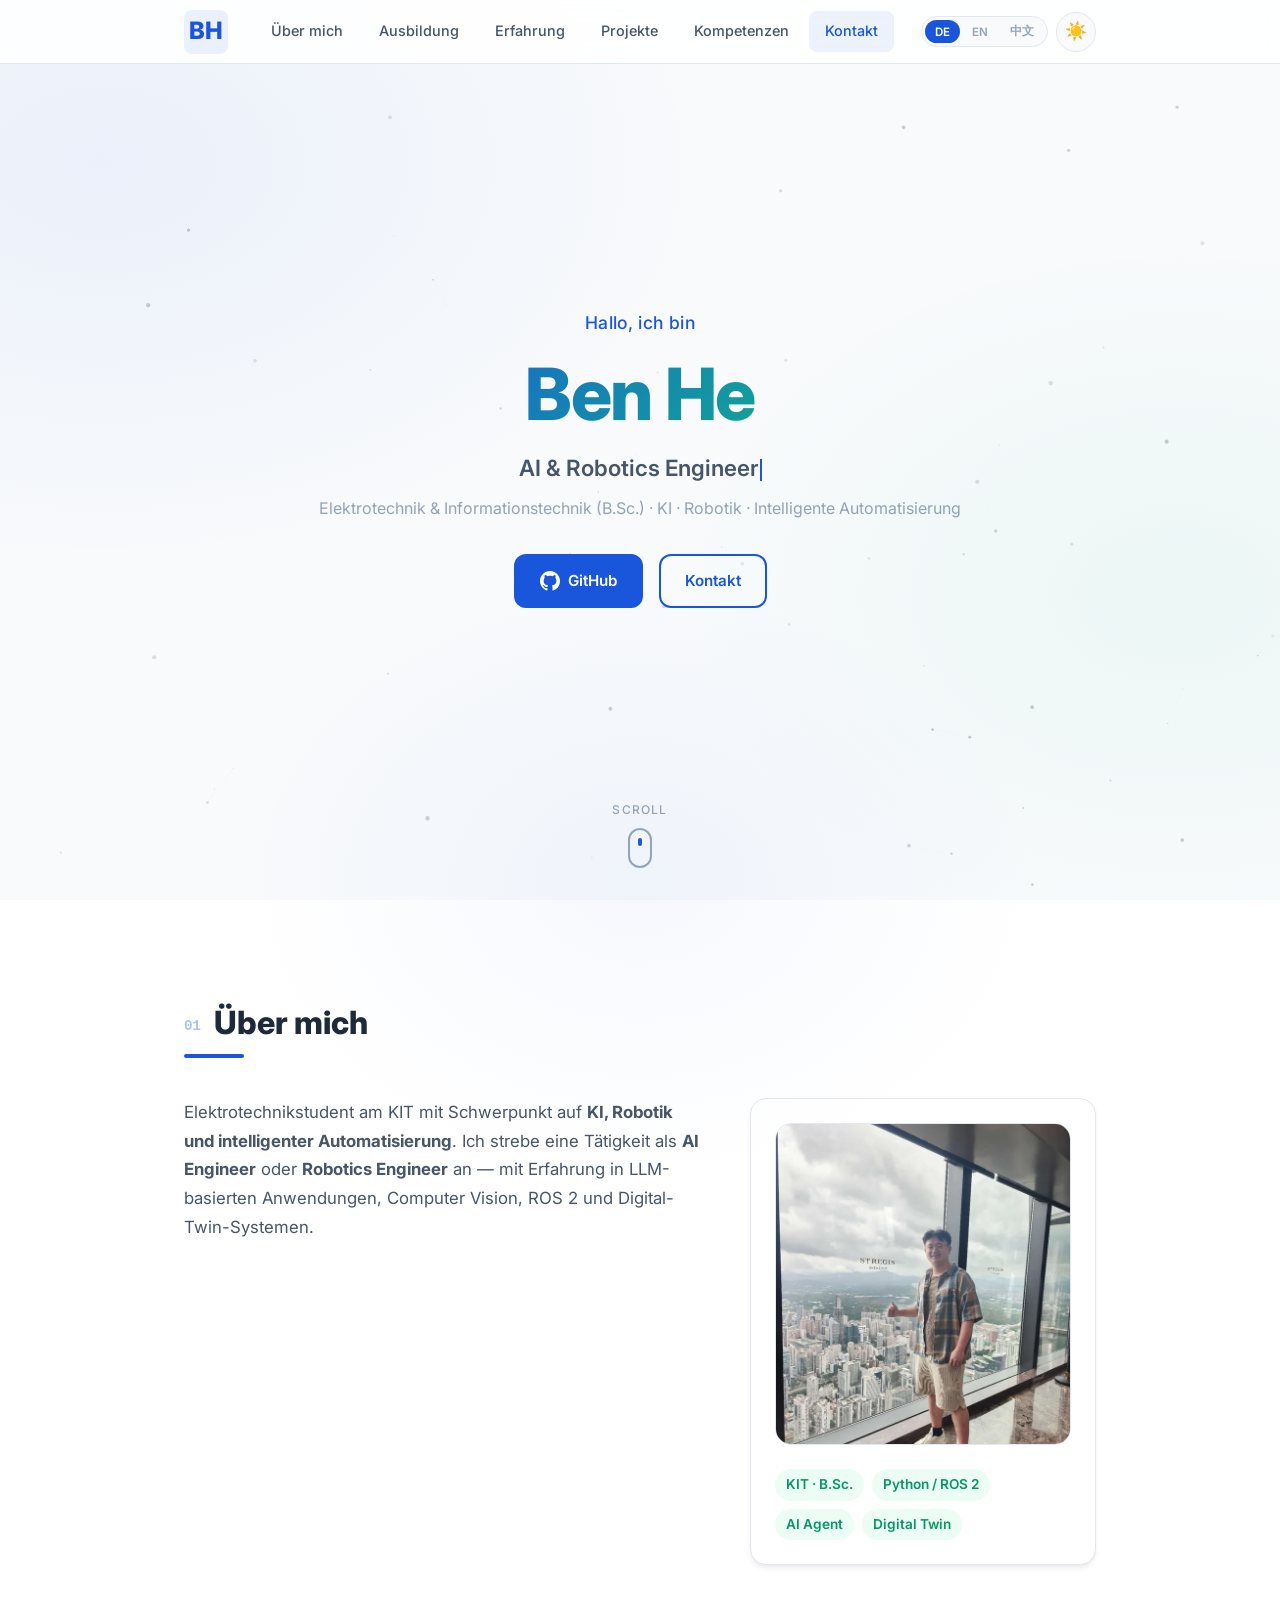
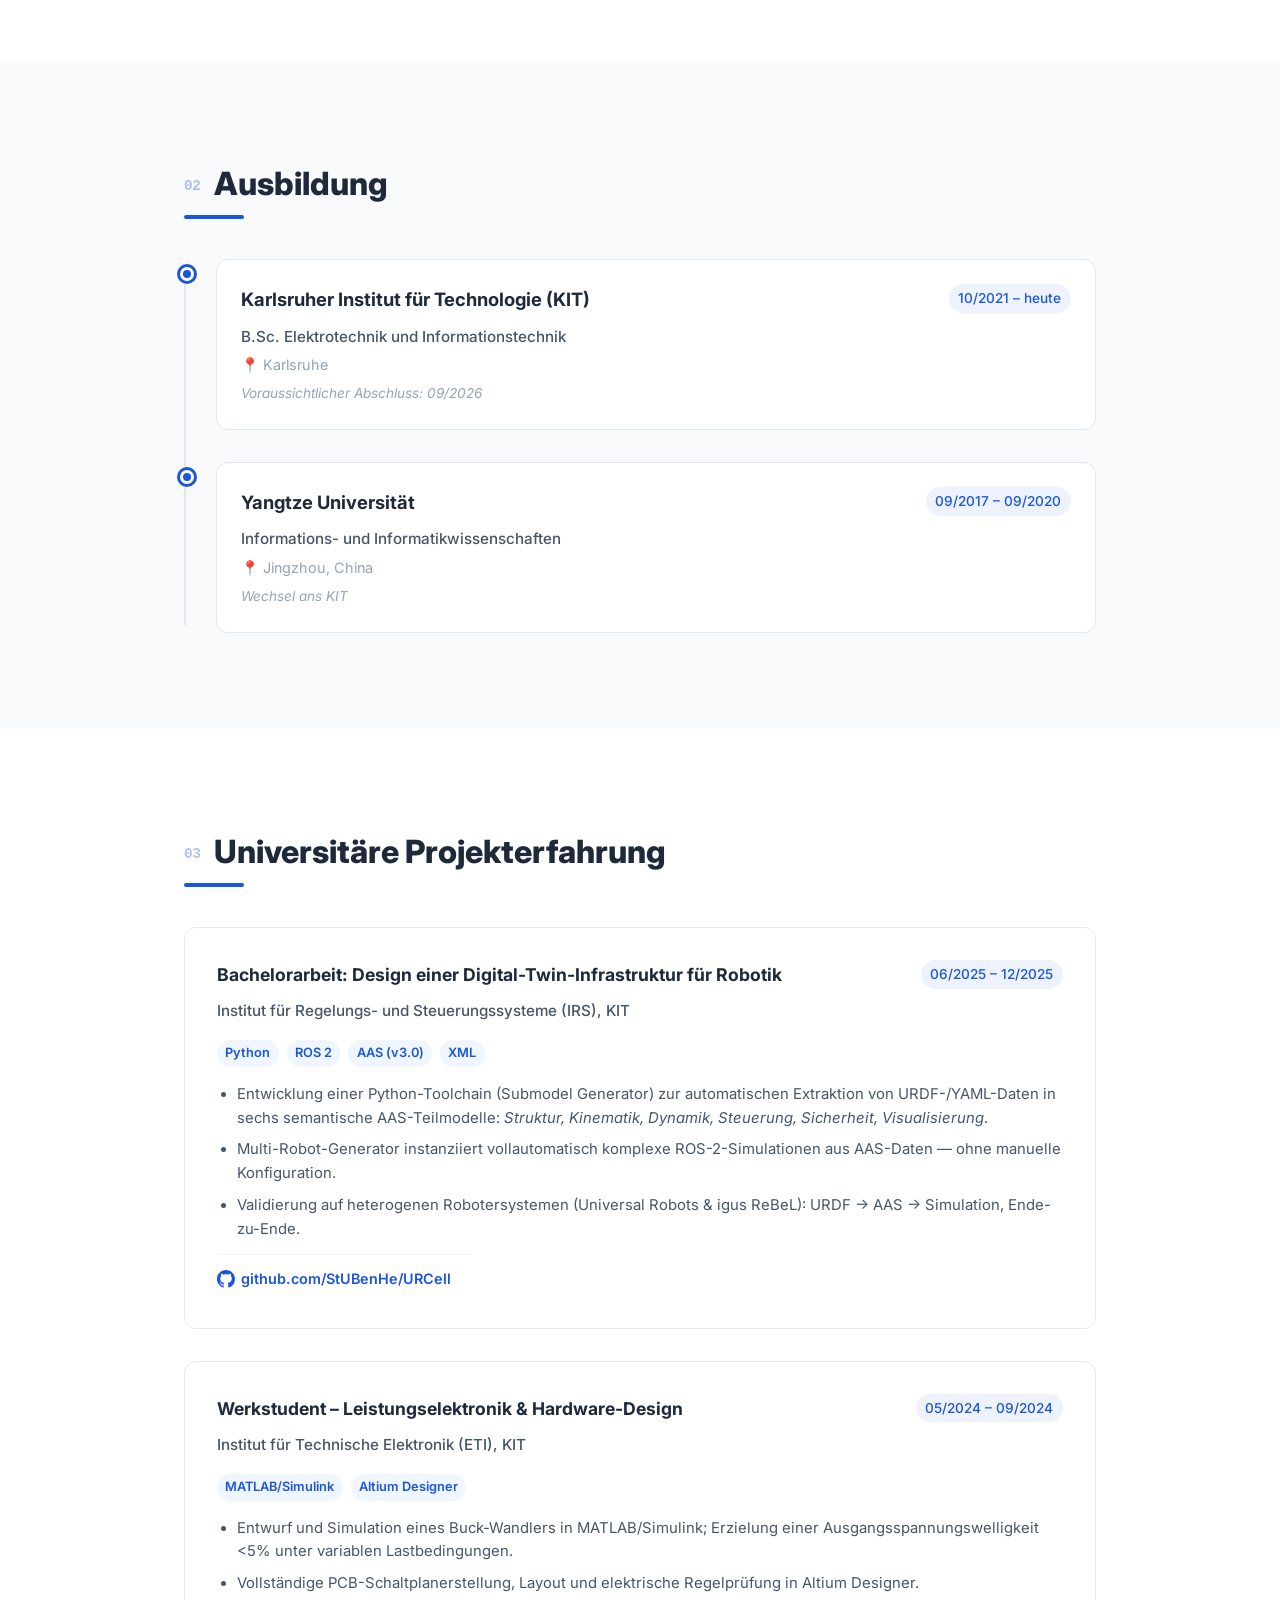
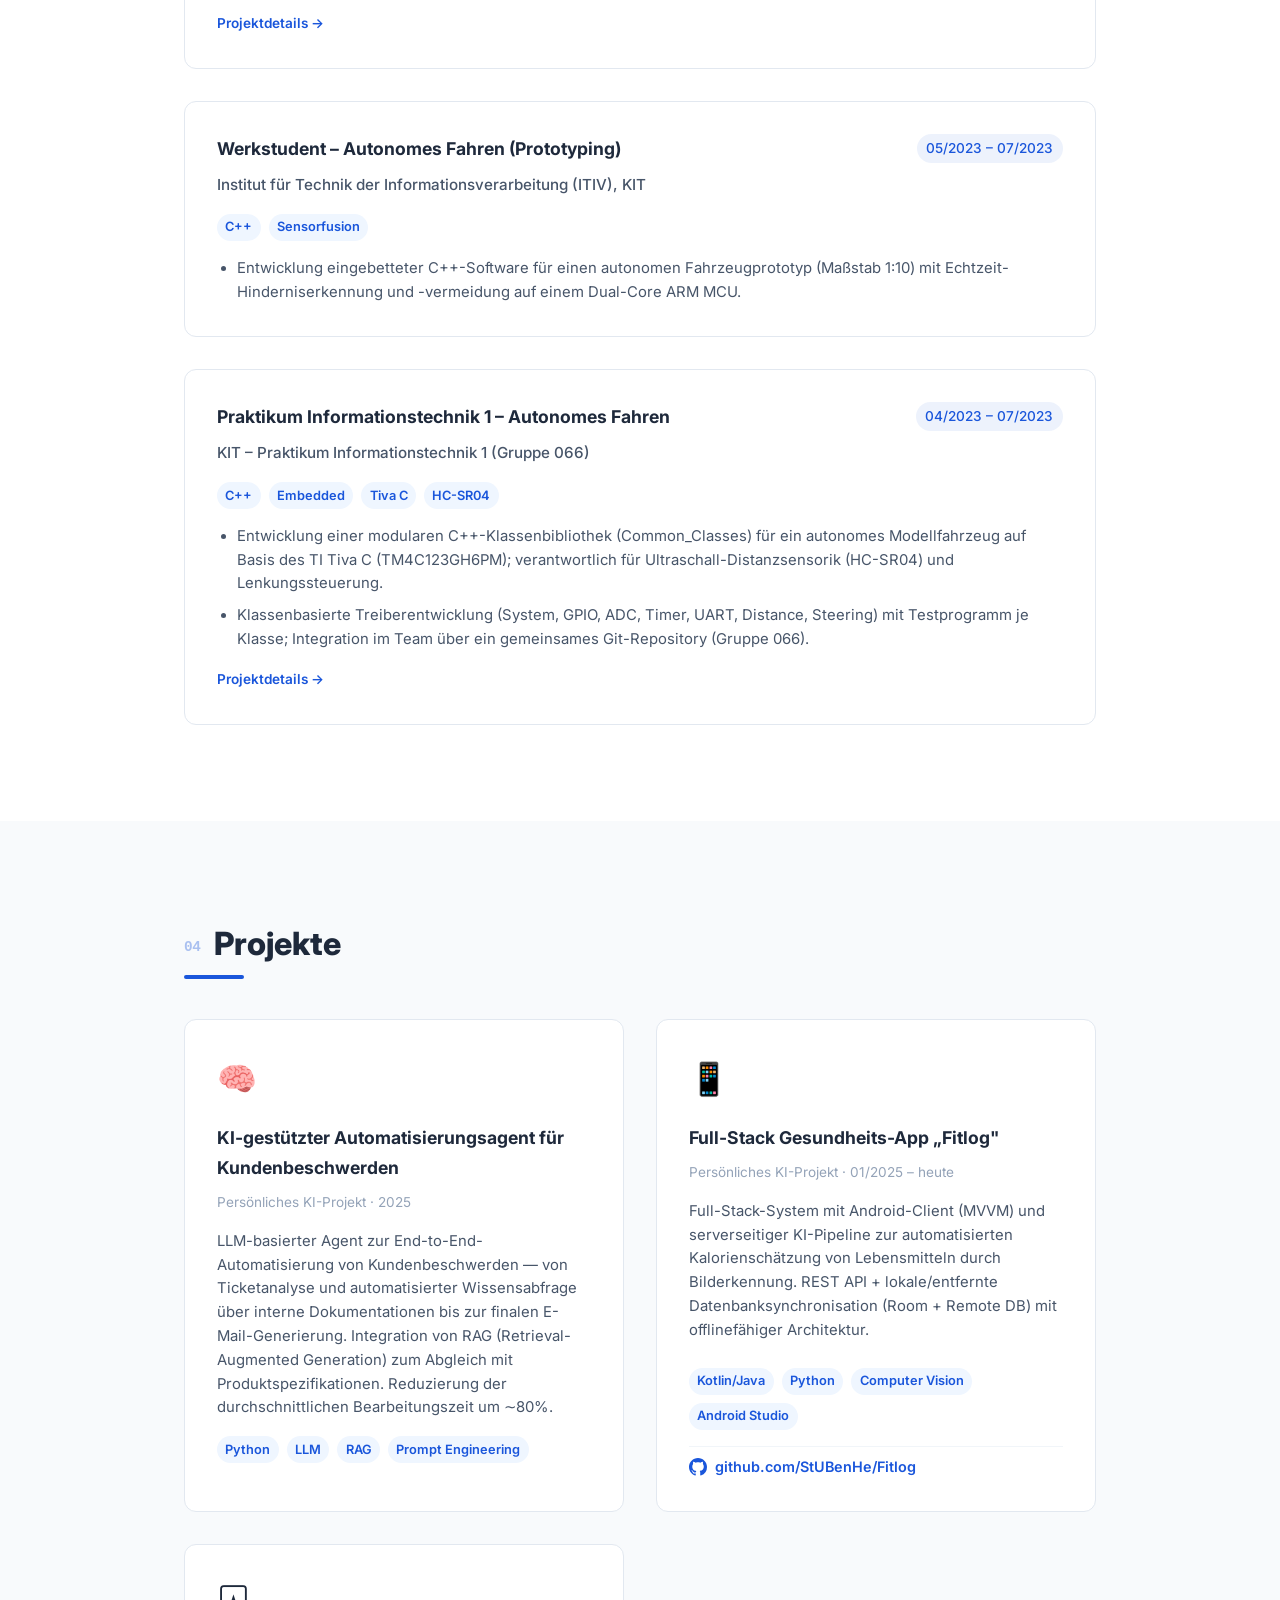
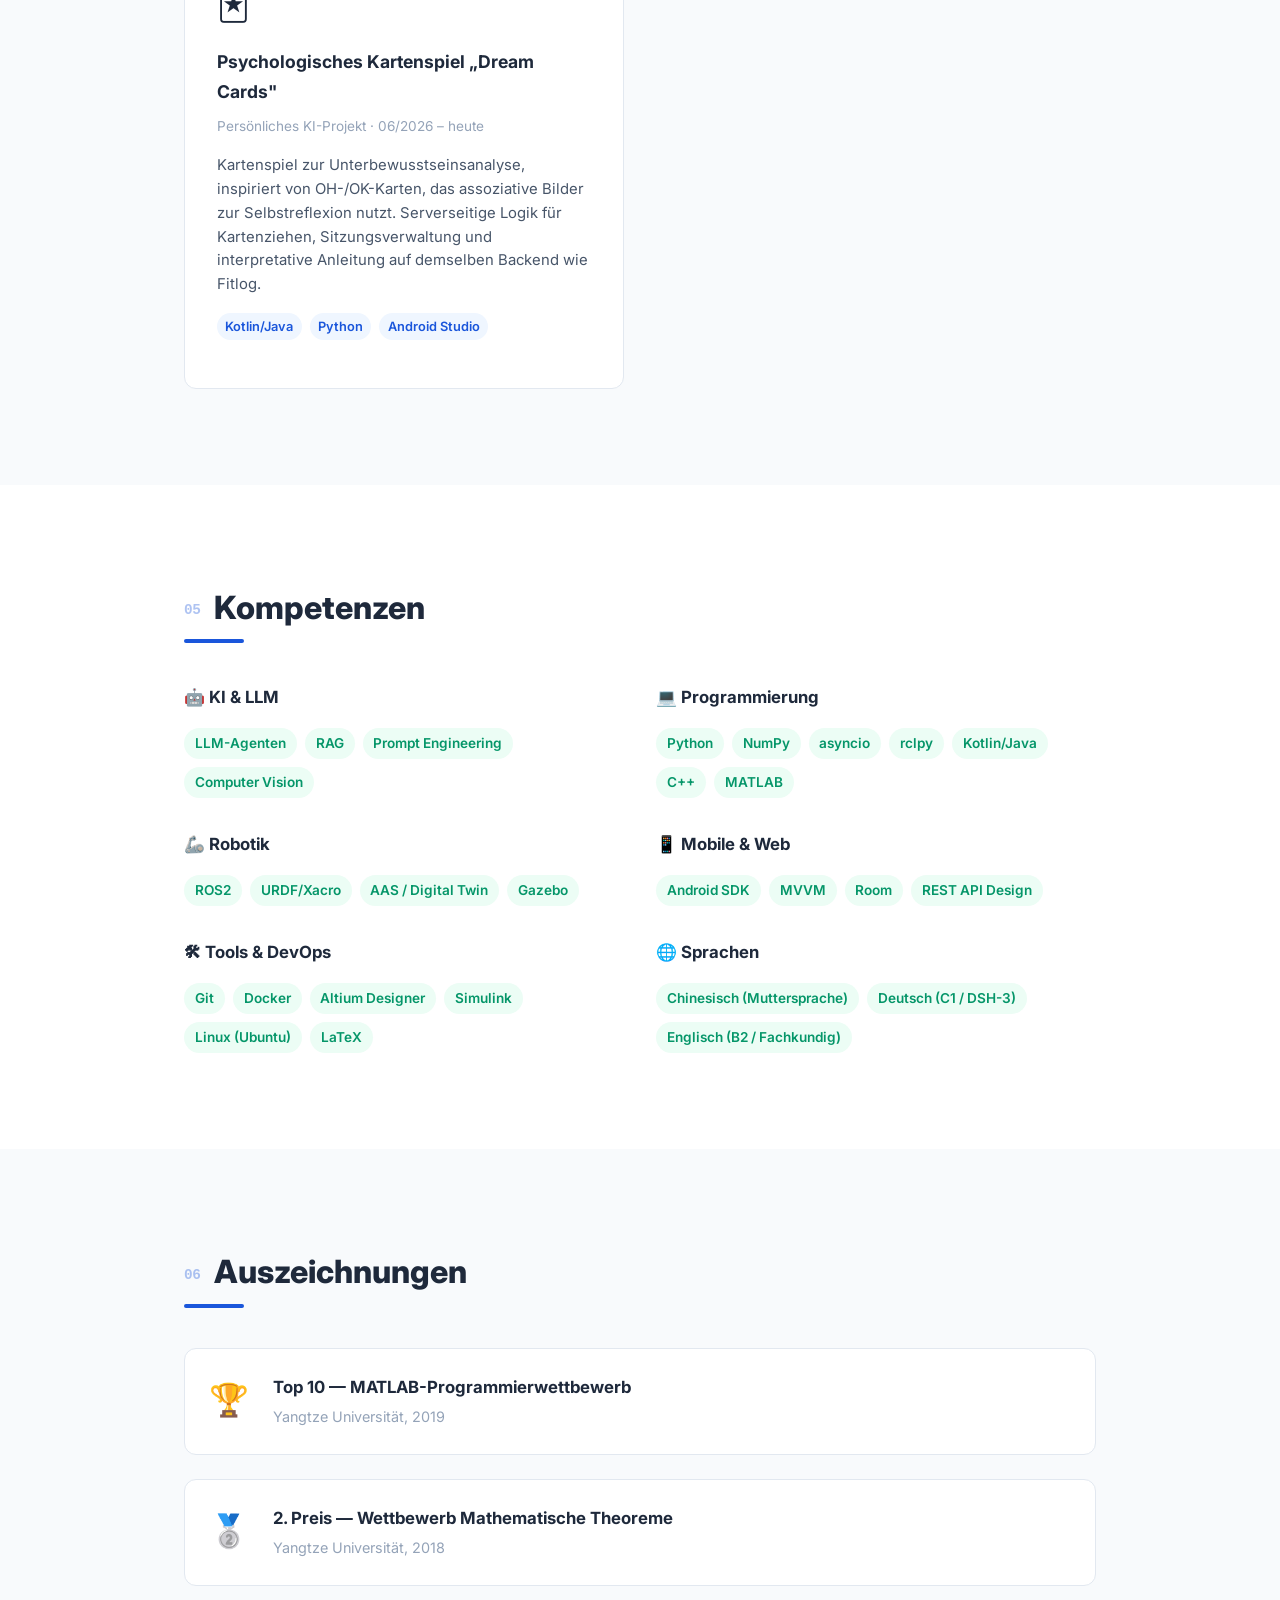
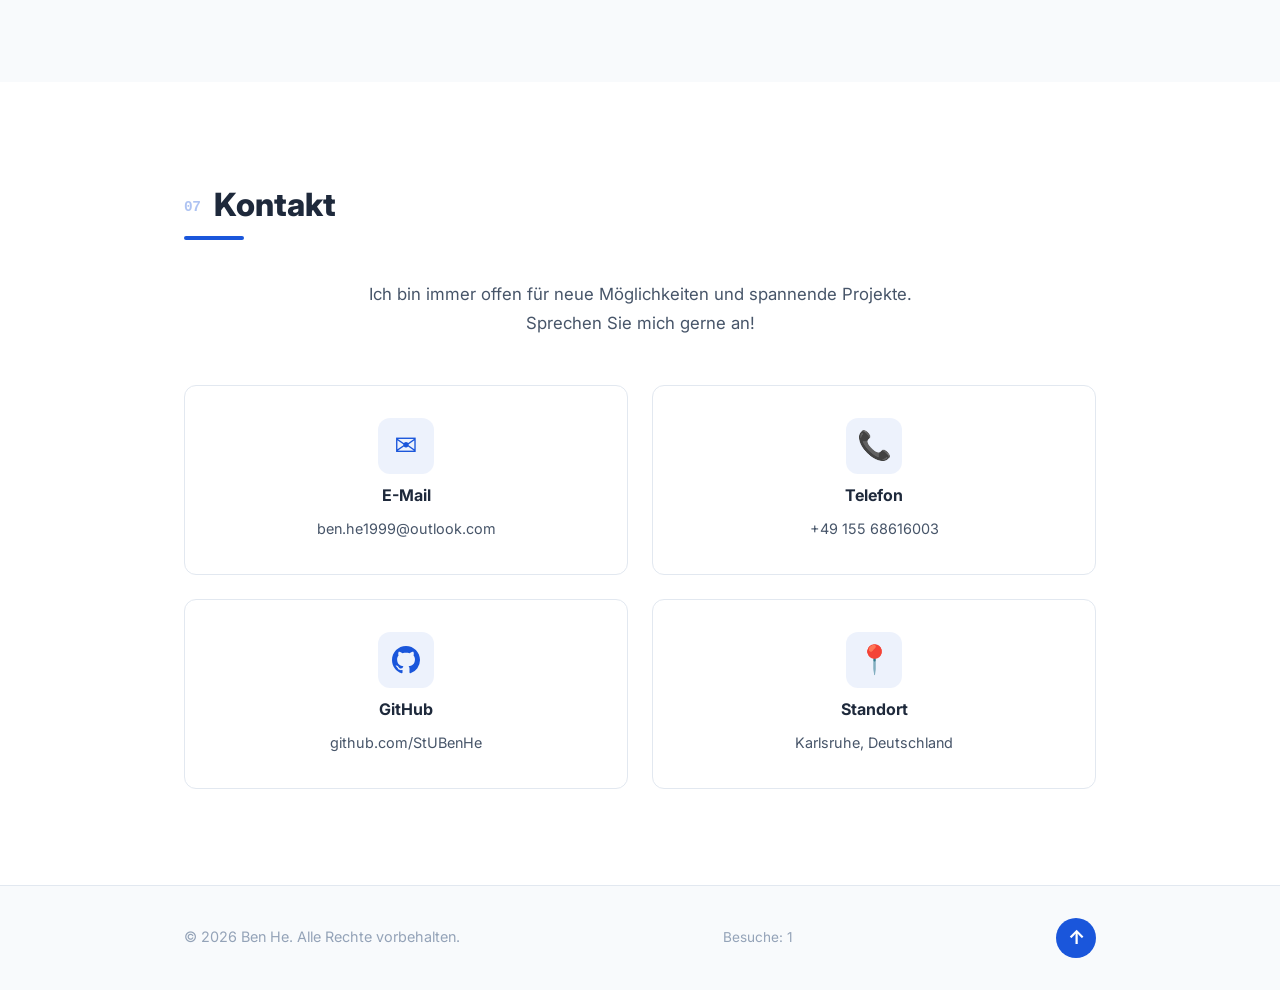
==== index.html @ 7e2a851d "feat: add PIT autonomous driving lab project detail page with module mind map; make card clickable" ====
<!DOCTYPE html>
<html lang="de" data-theme="light">
<head>
  <meta charset="UTF-8">
  <meta name="viewport" content="width=device-width, initial-scale=1.0">
  <meta name="description" data-i18n="meta-desc" content="Ben He — AI Engineer & Robotics Engineer. Elektrotechnik-Student am KIT mit Schwerpunkt auf KI, Robotik und intelligenter Automatisierung.">
  <title>Ben He | Portfolio</title>
  <link rel="icon" type="image/svg+xml" href="favicon.svg">
  <link rel="stylesheet" href="styles.css">
  <link rel="preconnect" href="https://fonts.googleapis.com">
  <link rel="preconnect" href="https://fonts.gstatic.com" crossorigin>
  <link href="https://fonts.googleapis.com/css2?family=Inter:wght@400;500;600;700;800&display=swap" rel="stylesheet">
</head>
<body>

  <!-- Scroll Progress Bar -->
  <div class="scroll-progress" id="scrollProgress" aria-hidden="true"></div>

  <!-- Navigation -->
  <header class="navbar" id="navbar" role="banner">
    <div class="container nav-container">
      <a href="#hero" class="nav-logo" data-i18n-aria="nav-home" aria-label="Zur Startseite">BH</a>
      <nav class="nav-links" id="navLinks" role="navigation" data-i18n-aria="nav-main" aria-label="Hauptnavigation">
        <a href="#about" data-section="about" data-i18n="nav-about">Über mich</a>
        <a href="#education" data-section="education" data-i18n="nav-edu">Ausbildung</a>
        <a href="#experience" data-section="experience" data-i18n="nav-exp">Erfahrung</a>
        <a href="#projects" data-section="projects" data-i18n="nav-proj">Projekte</a>
        <a href="#skills" data-section="skills" data-i18n="nav-skills">Kompetenzen</a>
        <a href="#contact" data-section="contact" data-i18n="nav-contact">Kontakt</a>
      </nav>
      <div class="nav-actions">
        <div class="lang-switcher" id="langSwitcher" role="radiogroup" aria-label="Sprache wählen">
          <button class="lang-option active" data-lang="de" aria-checked="true" role="radio">DE</button>
          <button class="lang-option" data-lang="en" aria-checked="false" role="radio">EN</button>
          <button class="lang-option" data-lang="zh" aria-checked="false" role="radio">中文</button>
        </div>
        <button class="theme-toggle" id="themeToggle" data-i18n-aria="theme-switch" aria-label="Design umschalten" title="Hell/Dunkel Modus">
          <span class="theme-icon-light">☀️</span>
          <span class="theme-icon-dark">🌙</span>
        </button>
        <button class="hamburger" id="hamburger" data-i18n-aria="menu-open" aria-label="Menü öffnen" aria-expanded="false">
          <span></span>
          <span></span>
          <span></span>
        </button>
      </div>
    </div>
  </header>

  <main>
    <!-- Hero Section -->
    <section class="hero" id="hero">
      <canvas class="hero-particles" id="heroParticles" aria-hidden="true"></canvas>
      <div class="hero-bg-gradient" aria-hidden="true"></div>
      <div class="container hero-content">
        <p class="hero-greeting" data-i18n="hero-greeting">Hallo, ich bin</p>
        <h1 class="hero-name">Ben He</h1>
        <p class="hero-title" id="heroTitle"></p>
        <p class="hero-subtitle" data-i18n="hero-subtitle">Elektrotechnik &amp; Informationstechnik (B.Sc.) · KI · Robotik · Intelligente Automatisierung</p>
        <div class="hero-cta">
          <a href="https://github.com/StUBenHe" target="_blank" rel="noopener" class="btn btn-primary">
            <svg class="btn-icon" width="20" height="20" viewBox="0 0 24 24" fill="currentColor"><path d="M12 0C5.37 0 0 5.37 0 12c0 5.31 3.435 9.795 8.205 11.385.6.105.825-.255.825-.57 0-.285-.015-1.23-.015-2.235-3.015.555-3.795-.735-4.035-1.41-.135-.345-.72-1.41-1.23-1.695-.42-.225-1.02-.78-.015-.795.945-.015 1.62.87 1.845 1.23 1.08 1.815 2.805 1.305 3.495.99.105-.78.42-1.305.765-1.605-2.67-.3-5.46-1.335-5.46-5.925 0-1.305.465-2.385 1.23-3.225-.12-.3-.54-1.53.12-3.18 0 0 1.005-.315 3.3 1.23.96-.27 1.98-.405 3-.405s2.04.135 3 .405c2.295-1.56 3.3-1.23 3.3-1.23.66 1.65.24 2.88.12 3.18.765.84 1.23 1.905 1.23 3.225 0 4.605-2.805 5.625-5.475 5.925.435.375.81 1.095.81 2.22 0 1.605-.015 2.895-.015 3.3 0 .315.225.69.825.57A12.02 12.02 0 0 0 24 12c0-6.63-5.37-12-12-12z"/></svg>
            GitHub
          </a>
          <a href="#contact" class="btn btn-outline" data-i18n="hero-cta">Kontakt</a>
        </div>
      </div>
      <div class="hero-scroll" aria-hidden="true">
        <span data-i18n="scroll">Scroll</span>
        <div class="scroll-indicator"></div>
      </div>
    </section>

    <!-- About Section -->
    <section class="section" id="about">
      <div class="container">
        <h2 class="section-title"><span class="section-num">01</span> <span data-i18n="about-title">Über mich</span></h2>
        <div class="about-layout">
          <div class="about-content">
            <p data-i18n="about-text">
              Elektrotechnikstudent am KIT mit Schwerpunkt auf
              <strong>KI, Robotik und intelligenter Automatisierung</strong>.
              Ich strebe eine Tätigkeit als <strong>AI Engineer</strong> oder <strong>Robotics Engineer</strong> an —
              mit Erfahrung in LLM-basierten Anwendungen, Computer Vision, ROS&nbsp;2 und Digital-Twin-Systemen.
            </p>
          </div>
          <aside class="about-photo-card" data-i18n-aria="about-photo" aria-label="Persönliche Vorstellung">
            <div class="photo-frame">
              <picture><source srcset="portrait.webp" type="image/webp"><img src="portrait.jpg" data-i18n-alt="portrait-alt" alt="Portrait von Ben He"></picture>
            </div>
            <div class="about-badges">
              <span class="tag tag-skill">KIT · B.Sc.</span>
              <span class="tag tag-skill">Python / ROS 2</span>
              <span class="tag tag-skill">AI Agent</span>
              <span class="tag tag-skill">Digital Twin</span>
            </div>
          </aside>
        </div>
      </div>
    </section>

    <!-- Education Section -->
    <section class="section section-alt" id="education">
      <div class="container">
        <h2 class="section-title"><span class="section-num">02</span> <span data-i18n="edu-title">Ausbildung</span></h2>
        <div class="timeline">
          <div class="timeline-item">
            <div class="timeline-marker"></div>
            <div class="timeline-card">
              <div class="timeline-header">
                <h3>Karlsruher Institut für Technologie (KIT)</h3>
                <span class="timeline-date">10/2021 – heute</span>
              </div>
              <p class="timeline-subtitle" data-i18n="edu-kit-degree">B.Sc. Elektrotechnik und Informationstechnik</p>
              <p class="timeline-location">📍 Karlsruhe</p>
              <p class="timeline-note" data-i18n="edu-kit-note">Voraussichtlicher Abschluss: 09/2026</p>
            </div>
          </div>
          <div class="timeline-item">
            <div class="timeline-marker"></div>
            <div class="timeline-card">
              <div class="timeline-header">
                <h3>Yangtze Universität</h3>
                <span class="timeline-date">09/2017 – 09/2020</span>
              </div>
              <p class="timeline-subtitle" data-i18n="edu-yz-degree">Informations- und Informatikwissenschaften</p>
              <p class="timeline-location">📍 Jingzhou, China</p>
              <p class="timeline-note" data-i18n="edu-yz-note">Wechsel ans KIT</p>
            </div>
          </div>
        </div>
      </div>
    </section>

    <!-- Experience Section -->
    <section class="section" id="experience">
      <div class="container">
        <h2 class="section-title"><span class="section-num">03</span> <span data-i18n="exp-title">Universitäre Projekterfahrung</span></h2>
        <div class="exp-grid">
          <!-- Bachelor Thesis -->
          <article class="exp-card">
            <div class="exp-card-header">
              <h3 data-i18n="exp-thesis-title">Bachelorarbeit: Design einer Digital-Twin-Infrastruktur für Robotik</h3>
              <span class="exp-date">06/2025 – 12/2025</span>
            </div>
            <p class="exp-company">Institut für Regelungs- und Steuerungssysteme (IRS), KIT</p>
            <div class="exp-tags">
              <span class="tag">Python</span>
              <span class="tag">ROS 2</span>
              <span class="tag">AAS (v3.0)</span>
              <span class="tag">XML</span>
            </div>
            <ul class="exp-details">
              <li data-i18n="exp-thesis-1">Entwicklung einer Python-Toolchain (Submodel Generator) zur automatischen Extraktion von URDF-/YAML-Daten in sechs semantische AAS-Teilmodelle: <em>Struktur, Kinematik, Dynamik, Steuerung, Sicherheit, Visualisierung</em>.</li>
              <li data-i18n="exp-thesis-2">Multi-Robot-Generator instanziiert vollautomatisch komplexe ROS-2-Simulationen aus AAS-Daten — ohne manuelle Konfiguration.</li>
              <li data-i18n="exp-thesis-3">Validierung auf heterogenen Robotersystemen (Universal Robots &amp; igus ReBeL): URDF → AAS → Simulation, Ende-zu-Ende.</li>
            </ul>
            <a href="https://github.com/StUBenHe/URCell" target="_blank" rel="noopener" class="project-link" style="margin-top:0.75rem;border-top:1px solid var(--color-border-light);padding-top:0.75rem;display:inline-flex;align-items:center;gap:0.4rem;font-weight:600;color:var(--color-primary);">
              <svg width="18" height="18" viewBox="0 0 24 24" fill="currentColor"><path d="M12 0C5.37 0 0 5.37 0 12c0 5.31 3.435 9.795 8.205 11.385.6.105.825-.255.825-.57 0-.285-.015-1.23-.015-2.235-3.015.555-3.795-.735-4.035-1.41-.135-.345-.72-1.41-1.23-1.695-.42-.225-1.02-.78-.015-.795.945-.015 1.62.87 1.845 1.23 1.08 1.815 2.805 1.305 3.495.99.105-.78.42-1.305.765-1.605-2.67-.3-5.46-1.335-5.46-5.925 0-1.305.465-2.385 1.23-3.225-.12-.3-.54-1.53.12-3.18 0 0 1.005-.315 3.3 1.23.96-.27 1.98-.405 3-.405s2.04.135 3 .405c2.295-1.56 3.3-1.23 3.3-1.23.66 1.65.24 2.88.12 3.18.765.84 1.23 1.905 1.23 3.225 0 4.605-2.805 5.625-5.475 5.925.435.375.81 1.095.81 2.22 0 1.605-.015 2.895-.015 3.3 0 .315.225.69.825.57A12.02 12.02 0 0 0 24 12c0-6.63-5.37-12-12-12z"/></svg>
              github.com/StUBenHe/URCell
            </a>
          </article>
          <!-- ETI -->
          <article class="exp-card">
            <a href="power-electronics.html" class="exp-card-link" aria-label="Leistungselektronik & Hardware-Design – Details">
              <div class="exp-card-header">
                <h3 data-i18n="exp-eti-title">Werkstudent – Leistungselektronik &amp; Hardware-Design</h3>
                <span class="exp-date">05/2024 – 09/2024</span>
              </div>
              <p class="exp-company">Institut für Technische Elektronik (ETI), KIT</p>
              <div class="exp-tags">
                <span class="tag">MATLAB/Simulink</span>
                <span class="tag">Altium Designer</span>
              </div>
              <ul class="exp-details">
                <li data-i18n="exp-eti-1">Entwurf und Simulation eines Buck-Wandlers in MATLAB/Simulink; Erzielung einer Ausgangsspannungswelligkeit &lt;5% unter variablen Lastbedingungen.</li>
                <li data-i18n="exp-eti-2">Vollständige PCB-Schaltplanerstellung, Layout und elektrische Regelprüfung in Altium Designer.</li>
              </ul>
              <span class="exp-card-more" data-i18n="exp-eti-more">Projektdetails →</span>
            </a>
          </article>
          <!-- ITIV -->
          <article class="exp-card">
            <div class="exp-card-header">
              <h3 data-i18n="exp-itiv-title">Werkstudent – Autonomes Fahren (Prototyping)</h3>
              <span class="exp-date">05/2023 – 07/2023</span>
            </div>
            <p class="exp-company">Institut für Technik der Informationsverarbeitung (ITIV), KIT</p>
            <div class="exp-tags">
              <span class="tag">C++</span>
              <span class="tag" data-i18n="exp-itiv-tag">Sensorfusion</span>
            </div>
            <ul class="exp-details">
              <li data-i18n="exp-itiv-1">Entwicklung eingebetteter C++-Software für einen autonomen Fahrzeugprototyp (Maßstab 1:10) mit Echtzeit-Hinderniserkennung und -vermeidung auf einem Dual-Core ARM MCU.</li>
            </ul>
          </article>
          <!-- PIT Praktikum -->
          <article class="exp-card">
            <a href="pit-autopilot.html" class="exp-card-link" aria-label="Praktikum Informationstechnik 1 – Autonomes Fahren – Details">
              <div class="exp-card-header">
                <h3 data-i18n="exp-pit-title">Praktikum Informationstechnik 1 – Autonomes Fahren</h3>
                <span class="exp-date">04/2023 – 07/2023</span>
              </div>
              <p class="exp-company">KIT – Praktikum Informationstechnik 1 (Gruppe 066)</p>
              <div class="exp-tags">
                <span class="tag">C++</span>
                <span class="tag">Embedded</span>
                <span class="tag">Tiva C</span>
                <span class="tag">HC-SR04</span>
              </div>
              <ul class="exp-details">
                <li data-i18n="exp-pit-1">Entwicklung einer modularen C++-Klassenbibliothek (Common_Classes) für ein autonomes Modellfahrzeug auf Basis des TI Tiva C (TM4C123GH6PM); verantwortlich für Ultraschall-Distanzsensorik (HC-SR04) und Lenkungssteuerung.</li>
                <li data-i18n="exp-pit-2">Klassenbasierte Treiberentwicklung (System, GPIO, ADC, Timer, UART, Distance, Steering) mit Testprogramm je Klasse; Integration im Team über ein gemeinsames Git-Repository (Gruppe 066).</li>
              </ul>
              <span class="exp-card-more" data-i18n="exp-pit-more">Projektdetails →</span>
            </a>
          </article>
        </div>
      </div>
    </section>

    <!-- Projects Section -->
    <section class="section section-alt" id="projects">
      <div class="container">
        <h2 class="section-title"><span class="section-num">04</span> <span data-i18n="proj-title">Projekte</span></h2>
        <div class="projects-grid">
          <!-- AI Agent -->
          <article class="project-card">
            <div class="project-icon">🧠</div>
            <h3 data-i18n="proj-agent-title">KI-gestützter Automatisierungsagent für Kundenbeschwerden</h3>
            <p class="project-meta" data-i18n="proj-agent-meta">Persönliches KI-Projekt · 2025</p>
            <p class="project-desc" data-i18n="proj-agent-desc">LLM-basierter Agent zur End-to-End-Automatisierung von Kundenbeschwerden — von Ticketanalyse und automatisierter Wissensabfrage über interne Dokumentationen bis zur finalen E-Mail-Generierung. Integration von RAG (Retrieval-Augmented Generation) zum Abgleich mit Produktspezifikationen. Reduzierung der durchschnittlichen Bearbeitungszeit um ∼80%.</p>
            <div class="project-tags">
              <span class="tag">Python</span>
              <span class="tag">LLM</span>
              <span class="tag">RAG</span>
              <span class="tag">Prompt Engineering</span>
            </div>
          </article>
          <!-- Fitlog -->
          <article class="project-card">
            <div class="project-icon">📱</div>
            <h3 data-i18n="proj-fitlog-title">Full-Stack Gesundheits-App „Fitlog"</h3>
            <p class="project-meta" data-i18n="proj-fitlog-meta">Persönliches KI-Projekt · 01/2025 – heute</p>
            <p class="project-desc" data-i18n="proj-fitlog-desc">Full-Stack-System mit Android-Client (MVVM) und serverseitiger KI-Pipeline zur automatisierten Kalorienschätzung von Lebensmitteln durch Bilderkennung. REST API + lokale/entfernte Datenbanksynchronisation (Room + Remote DB) mit offlinefähiger Architektur.</p>
            <div class="project-tags">
              <span class="tag">Kotlin/Java</span>
              <span class="tag">Python</span>
              <span class="tag">Computer Vision</span>
              <span class="tag">Android Studio</span>
            </div>
            <a href="https://github.com/StUBenHe/Fitlog" target="_blank" rel="noopener" class="project-link">
              <svg width="18" height="18" viewBox="0 0 24 24" fill="currentColor"><path d="M12 0C5.37 0 0 5.37 0 12c0 5.31 3.435 9.795 8.205 11.385.6.105.825-.255.825-.57 0-.285-.015-1.23-.015-2.235-3.015.555-3.795-.735-4.035-1.41-.135-.345-.72-1.41-1.23-1.695-.42-.225-1.02-.78-.015-.795.945-.015 1.62.87 1.845 1.23 1.08 1.815 2.805 1.305 3.495.99.105-.78.42-1.305.765-1.605-2.67-.3-5.46-1.335-5.46-5.925 0-1.305.465-2.385 1.23-3.225-.12-.3-.54-1.53.12-3.18 0 0 1.005-.315 3.3 1.23.96-.27 1.98-.405 3-.405s2.04.135 3 .405c2.295-1.56 3.3-1.23 3.3-1.23.66 1.65.24 2.88.12 3.18.765.84 1.23 1.905 1.23 3.225 0 4.605-2.805 5.625-5.475 5.925.435.375.81 1.095.81 2.22 0 1.605-.015 2.895-.015 3.3 0 .315.225.69.825.57A12.02 12.02 0 0 0 24 12c0-6.63-5.37-12-12-12z"/></svg>
              github.com/StUBenHe/Fitlog
            </a>
          </article>
          <!-- Dream Cards -->
          <article class="project-card">
            <div class="project-icon">🃏</div>
            <h3 data-i18n="proj-dream-title">Psychologisches Kartenspiel „Dream Cards"</h3>
            <p class="project-meta" data-i18n="proj-dream-meta">Persönliches KI-Projekt · 06/2026 – heute</p>
            <p class="project-desc" data-i18n="proj-dream-desc">Kartenspiel zur Unterbewusstseinsanalyse, inspiriert von OH-/OK-Karten, das assoziative Bilder zur Selbstreflexion nutzt. Serverseitige Logik für Kartenziehen, Sitzungsverwaltung und interpretative Anleitung auf demselben Backend wie Fitlog.</p>
            <div class="project-tags">
              <span class="tag">Kotlin/Java</span>
              <span class="tag">Python</span>
              <span class="tag">Android Studio</span>
            </div>
          </article>
        </div>
      </div>
    </section>

    <!-- Skills Section -->
    <section class="section" id="skills">
      <div class="container">
        <h2 class="section-title"><span class="section-num">05</span> <span data-i18n="skills-title">Kompetenzen</span></h2>
        <div class="skills-grid">
          <div class="skill-group">
            <h3 data-i18n="skills-ai">🤖 KI &amp; LLM</h3>
            <div class="skill-tags">
              <span class="tag tag-skill">LLM-Agenten</span>
              <span class="tag tag-skill">RAG</span>
              <span class="tag tag-skill">Prompt Engineering</span>
              <span class="tag tag-skill">Computer Vision</span>
            </div>
          </div>
          <div class="skill-group">
            <h3 data-i18n="skills-prog">💻 Programmierung</h3>
            <div class="skill-tags">
              <span class="tag tag-skill">Python</span>
              <span class="tag tag-skill">NumPy</span>
              <span class="tag tag-skill">asyncio</span>
              <span class="tag tag-skill">rclpy</span>
              <span class="tag tag-skill">Kotlin/Java</span>
              <span class="tag tag-skill">C++</span>
              <span class="tag tag-skill">MATLAB</span>
            </div>
          </div>
          <div class="skill-group">
            <h3 data-i18n="skills-robo">🦾 Robotik</h3>
            <div class="skill-tags">
              <span class="tag tag-skill">ROS2</span>
              <span class="tag tag-skill">URDF/Xacro</span>
              <span class="tag tag-skill">AAS / Digital Twin</span>
              <span class="tag tag-skill">Gazebo</span>
            </div>
          </div>
          <div class="skill-group">
            <h3 data-i18n="skills-mobile">📱 Mobile &amp; Web</h3>
            <div class="skill-tags">
              <span class="tag tag-skill">Android SDK</span>
              <span class="tag tag-skill">MVVM</span>
              <span class="tag tag-skill">Room</span>
              <span class="tag tag-skill">REST API Design</span>
            </div>
          </div>
          <div class="skill-group">
            <h3 data-i18n="skills-tools">🛠 Tools &amp; DevOps</h3>
            <div class="skill-tags">
              <span class="tag tag-skill">Git</span>
              <span class="tag tag-skill">Docker</span>
              <span class="tag tag-skill">Altium Designer</span>
              <span class="tag tag-skill">Simulink</span>
              <span class="tag tag-skill">Linux (Ubuntu)</span>
              <span class="tag tag-skill">LaTeX</span>
            </div>
          </div>
          <div class="skill-group">
            <h3 data-i18n="skills-lang">🌐 Sprachen</h3>
            <div class="skill-tags">
              <span class="tag tag-skill" data-i18n="lang-zh">Chinesisch (Muttersprache)</span>
              <span class="tag tag-skill" data-i18n="lang-de">Deutsch (C1 / DSH-3)</span>
              <span class="tag tag-skill" data-i18n="lang-en">Englisch (B2 / Fachkundig)</span>
            </div>
          </div>
        </div>
      </div>
    </section>

    <!-- Awards Section -->
    <section class="section section-alt" id="awards">
      <div class="container">
        <h2 class="section-title"><span class="section-num">06</span> <span data-i18n="awards-title">Auszeichnungen</span></h2>
        <div class="awards-list">
          <div class="award-item">
            <div class="award-icon">🏆</div>
            <div class="award-content">
              <h3 data-i18n="award-1-title">Top 10 — MATLAB-Programmierwettbewerb</h3>
              <p data-i18n="award-1-meta">Yangtze Universität, 2019</p>
            </div>
          </div>
          <div class="award-item">
            <div class="award-icon">🥈</div>
            <div class="award-content">
              <h3 data-i18n="award-2-title">2. Preis — Wettbewerb Mathematische Theoreme</h3>
              <p data-i18n="award-2-meta">Yangtze Universität, 2018</p>
            </div>
          </div>
        </div>
      </div>
    </section>

    <!-- Contact Section -->
    <section class="section" id="contact">
      <div class="container">
        <h2 class="section-title"><span class="section-num">07</span> <span data-i18n="contact-title">Kontakt</span></h2>
        <p class="contact-intro" data-i18n="contact-intro">Ich bin immer offen für neue Möglichkeiten und spannende Projekte. Sprechen Sie mich gerne an!</p>
        <div class="contact-grid">
          <a href="mailto:ben.he1999@outlook.com" class="contact-card">
            <div class="contact-icon">✉️</div>
            <h3 data-i18n="contact-email">E-Mail</h3>
            <p>ben.he1999@outlook.com</p>
          </a>
          <a href="tel:+4915568616003" class="contact-card">
            <div class="contact-icon">📞</div>
            <h3 data-i18n="contact-phone">Telefon</h3>
            <p>+49 155 68616003</p>
          </a>
          <a href="https://github.com/StUBenHe" target="_blank" rel="noopener" class="contact-card">
            <div class="contact-icon">
              <svg width="28" height="28" viewBox="0 0 24 24" fill="currentColor"><path d="M12 0C5.37 0 0 5.37 0 12c0 5.31 3.435 9.795 8.205 11.385.6.105.825-.255.825-.57 0-.285-.015-1.23-.015-2.235-3.015.555-3.795-.735-4.035-1.41-.135-.345-.72-1.41-1.23-1.695-.42-.225-1.02-.78-.015-.795.945-.015 1.62.87 1.845 1.23 1.08 1.815 2.805 1.305 3.495.99.105-.78.42-1.305.765-1.605-2.67-.3-5.46-1.335-5.46-5.925 0-1.305.465-2.385 1.23-3.225-.12-.3-.54-1.53.12-3.18 0 0 1.005-.315 3.3 1.23.96-.27 1.98-.405 3-.405s2.04.135 3 .405c2.295-1.56 3.3-1.23 3.3-1.23.66 1.65.24 2.88.12 3.18.765.84 1.23 1.905 1.23 3.225 0 4.605-2.805 5.625-5.475 5.925.435.375.81 1.095.81 2.22 0 1.605-.015 2.895-.015 3.3 0 .315.225.69.825.57A12.02 12.02 0 0 0 24 12c0-6.63-5.37-12-12-12z"/></svg>
            </div>
            <h3>GitHub</h3>
            <p>github.com/StUBenHe</p>
          </a>
          <div class="contact-card">
            <div class="contact-icon">📍</div>
            <h3 data-i18n="contact-loc">Standort</h3>
            <p data-i18n="contact-loc-val">Karlsruhe, Deutschland</p>
          </div>
        </div>
      </div>
    </section>
  </main>

  <!-- Footer -->
  <footer class="footer">
    <div class="container footer-content">
      <p data-i18n="footer-text">&copy; 2026 Ben He. Alle Rechte vorbehalten.</p>
      <a href="#hero" class="back-to-top" data-i18n-aria="back-top" aria-label="Zurück nach oben">↑</a>
    </div>
  </footer>

  <script src="script.js"></script>
</body>
</html>
---- styles.css ----
/* ============================================================
   Personal Website — Ben He
   Design System & Styles
   ============================================================ */

/* ---------- Custom Properties (Light Theme) ---------- */
:root {
  /* Colors */
  --color-primary: #1a56db;
  --color-primary-hover: #1e40af;
  --color-primary-light: rgba(26, 86, 219, 0.08);
  --color-accent: #10b981;
  --color-accent-hover: #059669;

  --color-bg: #ffffff;
  --color-bg-alt: #f8fafc;
  --color-surface: #ffffff;
  --color-text: #1e293b;
  --color-text-secondary: #475569;
  --color-text-muted: #94a3b8;
  --color-border: #e2e8f0;
  --color-border-light: #f1f5f9;

  --color-tag-bg: #eff6ff;
  --color-tag-text: #1a56db;
  --color-tag-skill-bg: #ecfdf5;
  --color-tag-skill-text: #059669;

  --color-nav-bg: rgba(255, 255, 255, 0.85);
  --color-hero-bg: #f8fafc;

  /* Shadows */
  --shadow-sm: 0 1px 2px rgba(0, 0, 0, 0.05);
  --shadow-md: 0 4px 6px -1px rgba(0, 0, 0, 0.07), 0 2px 4px -2px rgba(0, 0, 0, 0.05);
  --shadow-lg: 0 10px 15px -3px rgba(0, 0, 0, 0.08), 0 4px 6px -4px rgba(0, 0, 0, 0.04);
  --shadow-xl: 0 20px 25px -5px rgba(0, 0, 0, 0.1), 0 8px 10px -6px rgba(0, 0, 0, 0.04);

  /* Spacing */
  --space-xs: 0.25rem;
  --space-sm: 0.5rem;
  --space-md: 1rem;
  --space-lg: 1.5rem;
  --space-xl: 2rem;
  --space-2xl: 3rem;
  --space-3xl: 4rem;
  --space-4xl: 6rem;

  /* Typography */
  --font-sans: 'Inter', system-ui, -apple-system, 'Segoe UI', Roboto, 'Helvetica Neue', Arial, sans-serif;
  --font-mono: 'Cascadia Code', 'Fira Code', 'JetBrains Mono', 'Consolas', monospace;

  /* Radii */
  --radius-sm: 0.375rem;
  --radius-md: 0.5rem;
  --radius-lg: 0.75rem;
  --radius-xl: 1rem;
  --radius-full: 9999px;

  /* Transitions */
  --transition-fast: 150ms ease;
  --transition-base: 250ms ease;
  --transition-slow: 400ms ease;

  /* Layout */
  --navbar-height: 4rem;
  --container-max: 960px;
}

/* ---------- Dark Theme ---------- */
[data-theme="dark"] {
  --color-primary: #3b82f6;
  --color-primary-hover: #60a5fa;
  --color-primary-light: rgba(59, 130, 246, 0.12);
  --color-accent: #34d399;
  --color-accent-hover: #6ee7b7;

  --color-bg: #0f172a;
  --color-bg-alt: #1e293b;
  --color-surface: #1e293b;
  --color-text: #f1f5f9;
  --color-text-secondary: #cbd5e1;
  --color-text-muted: #64748b;
  --color-border: #334155;
  --color-border-light: #1e293b;

  --color-tag-bg: #1e3a5f;
  --color-tag-text: #60a5fa;
  --color-tag-skill-bg: #064e3b;
  --color-tag-skill-text: #34d399;

  --color-nav-bg: rgba(15, 23, 42, 0.85);
  --color-hero-bg: #0f172a;

  --shadow-sm: 0 1px 2px rgba(0, 0, 0, 0.2);
  --shadow-md: 0 4px 6px -1px rgba(0, 0, 0, 0.3), 0 2px 4px -2px rgba(0, 0, 0, 0.2);
  --shadow-lg: 0 10px 15px -3px rgba(0, 0, 0, 0.4), 0 4px 6px -4px rgba(0, 0, 0, 0.2);
  --shadow-xl: 0 20px 25px -5px rgba(0, 0, 0, 0.5), 0 8px 10px -6px rgba(0, 0, 0, 0.3);
}

/* ---------- Reset & Base ---------- */
*,
*::before,
*::after {
  margin: 0;
  padding: 0;
  box-sizing: border-box;
}

html {
  scroll-behavior: smooth;
  scroll-padding-top: var(--navbar-height);
}

body {
  font-family: var(--font-sans);
  font-size: 1rem;
  line-height: 1.7;
  color: var(--color-text);
  background-color: var(--color-bg);
  transition: background-color var(--transition-base), color var(--transition-base);
  -webkit-font-smoothing: antialiased;
  -moz-osx-font-smoothing: grayscale;
}

img {
  max-width: 100%;
  display: block;
}

a {
  color: var(--color-primary);
  text-decoration: none;
  transition: color var(--transition-fast);
}

a:hover {
  color: var(--color-primary-hover);
}

ul {
  list-style: none;
}

/* ---------- Container ---------- */
.container {
  width: 100%;
  max-width: var(--container-max);
  margin: 0 auto;
  padding: 0 var(--space-lg);
}

/* ---------- Section ---------- */
.section {
  padding: var(--space-4xl) 0;
}

.section-alt {
  background-color: var(--color-bg-alt);
}

.section-title {
  font-size: 2rem;
  font-weight: 800;
  color: var(--color-text);
  margin-bottom: var(--space-2xl);
  position: relative;
  display: inline-block;
}

.section-title::after {
  content: '';
  position: absolute;
  bottom: -8px;
  left: 0;
  width: 60px;
  height: 4px;
  background: var(--color-primary);
  border-radius: var(--radius-full);
}

/* ---------- Navigation ---------- */
.navbar {
  position: fixed;
  top: 0;
  left: 0;
  right: 0;
  height: var(--navbar-height);
  background: var(--color-nav-bg);
  backdrop-filter: blur(12px);
  -webkit-backdrop-filter: blur(12px);
  border-bottom: 1px solid var(--color-border);
  z-index: 1000;
  transition: background-color var(--transition-base), border-color var(--transition-base);
}

.nav-container {
  display: flex;
  align-items: center;
  justify-content: space-between;
  height: 100%;
}

.nav-logo {
  font-size: 1.5rem;
  font-weight: 800;
  color: var(--color-primary);
  background: var(--color-primary-light);
  width: 44px;
  height: 44px;
  display: flex;
  align-items: center;
  justify-content: center;
  border-radius: var(--radius-md);
  transition: background var(--transition-fast), transform var(--transition-fast);
  flex-shrink: 0;
}

.nav-logo:hover {
  transform: scale(1.05);
  color: var(--color-primary);
}

.nav-links {
  display: flex;
  gap: var(--space-xs);
}

.nav-links a {
  color: var(--color-text-secondary);
  font-size: 0.9rem;
  font-weight: 500;
  padding: var(--space-sm) var(--space-md);
  border-radius: var(--radius-md);
  transition: color var(--transition-fast), background var(--transition-fast);
}

.nav-links a:hover,
.nav-links a.active {
  color: var(--color-primary);
  background: var(--color-primary-light);
}

.nav-actions {
  display: flex;
  align-items: center;
  gap: var(--space-sm);
}

/* Theme Toggle */
.theme-toggle {
  background: var(--color-bg-alt);
  border: 1px solid var(--color-border);
  border-radius: var(--radius-full);
  width: 40px;
  height: 40px;
  cursor: pointer;
  display: flex;
  align-items: center;
  justify-content: center;
  font-size: 1.1rem;
  transition: background var(--transition-fast), border-color var(--transition-fast), transform var(--transition-fast);
  position: relative;
}

.theme-toggle:hover {
  transform: scale(1.1);
}

.theme-icon-light,
.theme-icon-dark {
  position: absolute;
  transition: opacity var(--transition-fast), transform var(--transition-fast);
}

[data-theme="light"] .theme-icon-dark { opacity: 0; transform: scale(0.5); }
[data-theme="light"] .theme-icon-light { opacity: 1; transform: scale(1); }
[data-theme="dark"] .theme-icon-light { opacity: 0; transform: scale(0.5); }
[data-theme="dark"] .theme-icon-dark { opacity: 1; transform: scale(1); }

/* Language Switcher */
.lang-switcher {
  display: flex;
  gap: 2px;
  background: var(--color-bg-alt);
  border: 1px solid var(--color-border);
  border-radius: var(--radius-full);
  padding: 3px;
}

.lang-option {
  background: transparent;
  border: none;
  border-radius: var(--radius-full);
  padding: 4px 10px;
  font-size: 0.72rem;
  font-weight: 600;
  font-family: var(--font-sans);
  color: var(--color-text-muted);
  cursor: pointer;
  transition: all var(--transition-fast);
  white-space: nowrap;
}

.lang-option:hover {
  color: var(--color-text);
}

.lang-option.active {
  background: var(--color-primary);
  color: #fff;
}

.lang-option.active:hover {
  color: #fff;
}

@media (max-width: 768px) {
  .lang-switcher {
    gap: 1px;
    padding: 2px;
  }
  .lang-option {
    padding: 3px 8px;
    font-size: 0.68rem;
  }
}

/* Hamburger */
.hamburger {
  display: none;
  flex-direction: column;
  gap: 5px;
  background: none;
  border: none;
  cursor: pointer;
  padding: var(--space-sm);
  z-index: 1001;
}

.hamburger span {
  display: block;
  width: 24px;
  height: 2px;
  background: var(--color-text);
  border-radius: 2px;
  transition: transform var(--transition-base), opacity var(--transition-base);
}

.hamburger.active span:nth-child(1) {
  transform: translateY(7px) rotate(45deg);
}

.hamburger.active span:nth-child(2) {
  opacity: 0;
}

.hamburger.active span:nth-child(3) {
  transform: translateY(-7px) rotate(-45deg);
}

/* ---------- Hero ---------- */
.hero {
  min-height: 100vh;
  display: flex;
  flex-direction: column;
  align-items: center;
  justify-content: center;
  text-align: center;
  background: var(--color-hero-bg);
  padding: var(--navbar-height) var(--space-lg) var(--space-2xl);
  position: relative;
}

.hero-content {
  max-width: 700px;
}

.hero-greeting {
  font-size: 1.1rem;
  font-weight: 500;
  color: var(--color-primary);
  margin-bottom: var(--space-md);
  letter-spacing: 0.02em;
}

.hero-name {
  font-size: clamp(2.8rem, 6vw, 4.5rem);
  font-weight: 800;
  color: var(--color-text);
  line-height: 1.1;
  margin-bottom: var(--space-md);
  letter-spacing: -0.02em;
}

.hero-title {
  font-size: clamp(1.1rem, 2.5vw, 1.4rem);
  font-weight: 600;
  color: var(--color-text-secondary);
  margin-bottom: var(--space-sm);
}

.hero-subtitle {
  font-size: 1rem;
  color: var(--color-text-muted);
  margin-bottom: var(--space-xl);
}

.hero-cta {
  display: flex;
  gap: var(--space-md);
  justify-content: center;
  flex-wrap: wrap;
}

/* Buttons */
.btn {
  display: inline-flex;
  align-items: center;
  gap: var(--space-sm);
  padding: 0.75rem 1.5rem;
  border-radius: var(--radius-lg);
  font-size: 0.95rem;
  font-weight: 600;
  cursor: pointer;
  transition: all var(--transition-fast);
  border: 2px solid transparent;
}

.btn-primary {
  background: var(--color-primary);
  color: #fff;
}

.btn-primary:hover {
  background: var(--color-primary-hover);
  color: #fff;
  transform: translateY(-2px);
  box-shadow: var(--shadow-lg);
}

.btn-outline {
  background: transparent;
  color: var(--color-primary);
  border-color: var(--color-primary);
}

.btn-outline:hover {
  background: var(--color-primary);
  color: #fff;
  transform: translateY(-2px);
  box-shadow: var(--shadow-lg);
}

.btn-icon {
  flex-shrink: 0;
}

/* Hero Scroll Indicator */
.hero-scroll {
  position: absolute;
  bottom: var(--space-xl);
  display: flex;
  flex-direction: column;
  align-items: center;
  gap: var(--space-sm);
  color: var(--color-text-muted);
  font-size: 0.75rem;
  font-weight: 500;
  letter-spacing: 0.1em;
  text-transform: uppercase;
}

.scroll-indicator {
  width: 24px;
  height: 40px;
  border: 2px solid var(--color-text-muted);
  border-radius: var(--radius-full);
  position: relative;
}

.scroll-indicator::after {
  content: '';
  position: absolute;
  top: 8px;
  left: 50%;
  transform: translateX(-50%);
  width: 4px;
  height: 8px;
  background: var(--color-primary);
  border-radius: var(--radius-full);
  animation: scrollBounce 2s ease infinite;
}

@keyframes scrollBounce {
  0%, 100% { transform: translateX(-50%) translateY(0); opacity: 1; }
  50% { transform: translateX(-50%) translateY(8px); opacity: 0.5; }
}

/* ---------- About ---------- */
.about-layout {
  display: grid;
  grid-template-columns: 1.2fr 0.8fr;
  gap: var(--space-2xl);
  align-items: start;
}

.about-content {
  display: flex;
  flex-direction: column;
  gap: var(--space-md);
}

.about-content p {
  font-size: 1.05rem;
  color: var(--color-text-secondary);
  max-width: 760px;
  margin: 0;
}

.about-facts {
  display: grid;
  grid-template-columns: repeat(2, minmax(0, 1fr));
  gap: var(--space-md);
  margin-top: var(--space-sm);
}

.about-fact {
  background: var(--color-bg-alt);
  border: 1px solid var(--color-border);
  border-radius: var(--radius-lg);
  padding: var(--space-md);
}

.about-fact strong {
  display: block;
  font-size: 0.9rem;
  color: var(--color-text);
  margin-bottom: 0.25rem;
}

.about-fact span {
  font-size: 0.9rem;
  color: var(--color-text-secondary);
  line-height: 1.5;
}

.about-photo-card {
  background: var(--color-surface);
  border: 1px solid var(--color-border);
  border-radius: var(--radius-xl);
  padding: var(--space-lg);
  box-shadow: var(--shadow-md);
}

.photo-frame {
  border-radius: var(--radius-xl);
  overflow: hidden;
  border: 1px solid var(--color-border);
  margin-bottom: var(--space-lg);
}

.photo-frame img {
  width: 100%;
  height: 320px;
  object-fit: cover;
  object-position: center 20%;
}

.about-badges {
  display: flex;
  flex-wrap: wrap;
  gap: var(--space-sm);
}

/* ---------- Timeline (Education) ---------- */
.timeline {
  position: relative;
  padding-left: var(--space-xl);
}

.timeline::before {
  content: '';
  position: absolute;
  left: 0;
  top: 8px;
  bottom: 8px;
  width: 2px;
  background: var(--color-border);
}

.timeline-item {
  position: relative;
  margin-bottom: var(--space-xl);
}

.timeline-item:last-child {
  margin-bottom: 0;
}

.timeline-marker {
  position: absolute;
  left: calc(-1 * var(--space-xl));
  top: 8px;
  width: 14px;
  height: 14px;
  border-radius: 50%;
  background: var(--color-primary);
  border: 3px solid var(--color-bg);
  box-shadow: 0 0 0 3px var(--color-primary);
  transform: translateX(-4px);
  z-index: 1;
}

.timeline-card {
  background: var(--color-surface);
  border: 1px solid var(--color-border);
  border-radius: var(--radius-lg);
  padding: var(--space-lg);
  transition: box-shadow var(--transition-base);
}

.timeline-card:hover {
  box-shadow: var(--shadow-md);
}

.timeline-header {
  display: flex;
  justify-content: space-between;
  align-items: flex-start;
  gap: var(--space-md);
  margin-bottom: var(--space-sm);
  flex-wrap: wrap;
}

.timeline-header h3 {
  font-size: 1.15rem;
  font-weight: 700;
  color: var(--color-text);
}

.timeline-date {
  font-size: 0.85rem;
  font-weight: 500;
  color: var(--color-primary);
  background: var(--color-primary-light);
  padding: 0.2em 0.7em;
  border-radius: var(--radius-full);
  white-space: nowrap;
}

.timeline-subtitle {
  font-size: 0.95rem;
  color: var(--color-text-secondary);
  font-weight: 500;
  margin-bottom: var(--space-xs);
}

.timeline-location {
  font-size: 0.9rem;
  color: var(--color-text-muted);
}

.timeline-note {
  font-size: 0.85rem;
  color: var(--color-text-muted);
  font-style: italic;
  margin-top: var(--space-xs);
}

/* ---------- Experience ---------- */
.exp-grid {
  display: grid;
  grid-template-columns: 1fr;
  gap: var(--space-xl);
}

.exp-card {
  background: var(--color-surface);
  border: 1px solid var(--color-border);
  border-radius: var(--radius-lg);
  padding: var(--space-xl);
  transition: box-shadow var(--transition-base);
}

.exp-card:hover {
  box-shadow: var(--shadow-md);
}

.exp-card-header {
  display: flex;
  justify-content: space-between;
  align-items: flex-start;
  gap: var(--space-md);
  margin-bottom: var(--space-sm);
  flex-wrap: wrap;
}

.exp-card-header h3 {
  font-size: 1.1rem;
  font-weight: 700;
  color: var(--color-text);
}

.exp-date {
  font-size: 0.85rem;
  font-weight: 500;
  color: var(--color-primary);
  background: var(--color-primary-light);
  padding: 0.2em 0.7em;
  border-radius: var(--radius-full);
  white-space: nowrap;
}

.exp-company {
  font-size: 0.95rem;
  font-weight: 500;
  color: var(--color-text-secondary);
  margin-bottom: var(--space-md);
}

.exp-tags {
  display: flex;
  gap: var(--space-sm);
  flex-wrap: wrap;
  margin-bottom: var(--space-md);
}

.exp-details {
  list-style: disc;
  padding-left: 1.25rem;
}

.exp-details li {
  font-size: 0.93rem;
  color: var(--color-text-secondary);
  margin-bottom: var(--space-sm);
  line-height: 1.6;
}

.exp-details li:last-child {
  margin-bottom: 0;
}

.exp-card-link {
  display: block;
  color: inherit;
  text-decoration: none;
}

.exp-card-link:hover,
.exp-card-link:focus-visible {
  color: inherit;
}

.exp-card-link:focus-visible {
  outline: 2px solid var(--color-primary);
  outline-offset: 4px;
  border-radius: var(--radius-lg);
}

.exp-card-more {
  display: inline-flex;
  align-items: center;
  gap: 0.3rem;
  margin-top: var(--space-md);
  font-size: 0.85rem;
  font-weight: 600;
  color: var(--color-primary);
  transition: gap var(--transition-fast);
}

.exp-card:hover .exp-card-more {
  gap: 0.55rem;
}

.exp-gallery {
  display: grid;
  grid-template-columns: repeat(auto-fit, minmax(180px, 1fr));
  gap: var(--space-md);
  margin-top: var(--space-lg);
}

.exp-gallery-item {
  margin: 0;
  border-radius: var(--radius-md);
  overflow: hidden;
  border: 1px solid var(--color-border);
  background: var(--color-surface);
  transition: box-shadow var(--transition-base);
}

.exp-gallery-item:hover {
  box-shadow: var(--shadow-md);
}

.exp-gallery-item img {
  display: block;
  width: 100%;
  height: 140px;
  object-fit: cover;
  transition: transform var(--transition-base);
}

.exp-gallery-item:hover img {
  transform: scale(1.04);
}

.exp-gallery-item figcaption {
  font-size: 0.8rem;
  font-weight: 500;
  color: var(--color-text-secondary);
  padding: 0.5em 0.75em;
  text-align: center;
}

/* ---------- Tags ---------- */
.tag {
  display: inline-block;
  font-size: 0.8rem;
  font-weight: 600;
  padding: 0.2em 0.65em;
  border-radius: var(--radius-full);
  background: var(--color-tag-bg);
  color: var(--color-tag-text);
  white-space: nowrap;
}

.tag-skill {
  background: var(--color-tag-skill-bg);
  color: var(--color-tag-skill-text);
  font-size: 0.85rem;
  padding: 0.3em 0.8em;
}

/* ---------- Projects ---------- */
.projects-grid {
  display: grid;
  grid-template-columns: 1fr 1fr;
  gap: var(--space-xl);
}

.project-card {
  background: var(--color-surface);
  border: 1px solid var(--color-border);
  border-radius: var(--radius-lg);
  padding: var(--space-xl);
  transition: box-shadow var(--transition-base), transform var(--transition-base);
  display: flex;
  flex-direction: column;
}

.project-card:hover {
  box-shadow: var(--shadow-lg);
  transform: translateY(-2px);
}

.project-icon {
  font-size: 2rem;
  margin-bottom: var(--space-md);
}

.project-card h3 {
  font-size: 1.1rem;
  font-weight: 700;
  color: var(--color-text);
  margin-bottom: var(--space-sm);
}

.project-meta {
  font-size: 0.85rem;
  color: var(--color-text-muted);
  margin-bottom: var(--space-md);
}

.project-desc {
  font-size: 0.93rem;
  color: var(--color-text-secondary);
  line-height: 1.6;
  margin-bottom: var(--space-md);
  flex: 1;
}

.project-tags {
  display: flex;
  gap: var(--space-sm);
  flex-wrap: wrap;
  margin-bottom: var(--space-md);
}

.project-link {
  display: inline-flex;
  align-items: center;
  gap: var(--space-sm);
  font-size: 0.9rem;
  font-weight: 600;
  color: var(--color-primary);
  margin-top: auto;
  padding-top: var(--space-sm);
  border-top: 1px solid var(--color-border-light);
}

.project-link:hover {
  color: var(--color-primary-hover);
}

/* ---------- Skills ---------- */
.skills-grid {
  display: grid;
  grid-template-columns: 1fr 1fr;
  gap: var(--space-xl);
}

.skill-group h3 {
  font-size: 1.05rem;
  font-weight: 700;
  color: var(--color-text);
  margin-bottom: var(--space-md);
}

.skill-tags {
  display: flex;
  gap: var(--space-sm);
  flex-wrap: wrap;
}

/* ---------- Awards ---------- */
.awards-list {
  display: flex;
  flex-direction: column;
  gap: var(--space-lg);
}

.award-item {
  display: flex;
  align-items: flex-start;
  gap: var(--space-lg);
  background: var(--color-surface);
  border: 1px solid var(--color-border);
  border-radius: var(--radius-lg);
  padding: var(--space-lg);
  transition: box-shadow var(--transition-base);
}

.award-item:hover {
  box-shadow: var(--shadow-md);
}

.award-icon {
  font-size: 2rem;
  flex-shrink: 0;
}

.award-content h3 {
  font-size: 1.05rem;
  font-weight: 700;
  color: var(--color-text);
  margin-bottom: var(--space-xs);
}

.award-content p {
  font-size: 0.9rem;
  color: var(--color-text-muted);
}

/* ---------- Contact ---------- */
.contact-intro {
  text-align: center;
  font-size: 1.05rem;
  color: var(--color-text-secondary);
  max-width: 550px;
  margin: 0 auto var(--space-2xl);
}

.contact-grid {
  display: grid;
  grid-template-columns: repeat(2, 1fr);
  gap: var(--space-lg);
}

.contact-card {
  background: var(--color-surface);
  border: 1px solid var(--color-border);
  border-radius: var(--radius-lg);
  padding: var(--space-xl);
  text-align: center;
  transition: box-shadow var(--transition-base), transform var(--transition-base), border-color var(--transition-base);
  display: flex;
  flex-direction: column;
  align-items: center;
  gap: var(--space-sm);
  color: var(--color-text);
  cursor: pointer;
}

a.contact-card:hover {
  box-shadow: var(--shadow-lg);
  transform: translateY(-3px);
  border-color: var(--color-primary);
  color: var(--color-text);
}

.contact-icon {
  font-size: 1.75rem;
  width: 56px;
  height: 56px;
  display: flex;
  align-items: center;
  justify-content: center;
  background: var(--color-primary-light);
  border-radius: var(--radius-lg);
  color: var(--color-primary);
}

.contact-card h3 {
  font-size: 1rem;
  font-weight: 700;
}

.contact-card p {
  font-size: 0.9rem;
  color: var(--color-text-secondary);
  word-break: break-word;
}

/* ---------- Footer ---------- */
.footer {
  background: var(--color-bg-alt);
  border-top: 1px solid var(--color-border);
  padding: var(--space-xl) 0;
}

.footer-content {
  display: flex;
  justify-content: space-between;
  align-items: center;
}

.footer-content p {
  font-size: 0.9rem;
  color: var(--color-text-muted);
}

.back-to-top {
  display: flex;
  align-items: center;
  justify-content: center;
  width: 40px;
  height: 40px;
  border-radius: var(--radius-full);
  background: var(--color-primary);
  color: #fff;
  font-size: 1.2rem;
  font-weight: 700;
  transition: background var(--transition-fast), transform var(--transition-fast);
}

.back-to-top:hover {
  background: var(--color-primary-hover);
  color: #fff;
  transform: translateY(-3px);
}

/* ---------- Scroll Reveal ---------- */
.reveal {
  opacity: 0;
  transform: translateY(24px);
  transition: opacity 0.6s ease, transform 0.6s ease;
}

.reveal.visible {
  opacity: 1;
  transform: translateY(0);
}

/* Stagger children */
.reveal-stagger > * {
  opacity: 0;
  transform: translateY(24px);
  transition: opacity 0.5s ease, transform 0.5s ease;
}

.reveal-stagger > *.visible {
  opacity: 1;
  transform: translateY(0);
}

/* ---------- Reduced Motion ---------- */
@media (prefers-reduced-motion: reduce) {
  html {
    scroll-behavior: auto;
  }

  .reveal,
  .reveal-stagger > * {
    opacity: 1;
    transform: none;
    transition: none;
  }

  .scroll-indicator::after {
    animation: none;
  }
}

/* ---------- Responsive: Tablet ---------- */
@media (max-width: 768px) {
  :root {
    --space-4xl: 4rem;
    --space-3xl: 3rem;
  }

  .section {
    padding: var(--space-3xl) 0;
  }

  .section-title {
    font-size: 1.6rem;
  }

  /* Nav */
  .nav-links {
    position: fixed;
    top: 0;
    right: -100%;
    width: 280px;
    height: 100vh;
    flex-direction: column;
    background: var(--color-surface);
    padding: calc(var(--navbar-height) + var(--space-lg)) var(--space-lg) var(--space-xl);
    gap: var(--space-xs);
    box-shadow: var(--shadow-xl);
    transition: right var(--transition-base);
    z-index: 999;
    border-left: 1px solid var(--color-border);
  }

  .nav-links.open {
    right: 0;
  }

  .nav-links a {
    font-size: 1rem;
    padding: var(--space-md);
    border-radius: var(--radius-md);
  }

  /* Mobile overlay */
  .nav-overlay {
    position: fixed;
    inset: 0;
    background: rgba(0, 0, 0, 0.4);
    z-index: 998;
    opacity: 0;
    pointer-events: none;
    transition: opacity var(--transition-base);
  }

  .nav-overlay.active {
    opacity: 1;
    pointer-events: auto;
  }

  .hamburger {
    display: flex;
  }

  /* Projects grid → single column */
  .projects-grid {
    grid-template-columns: 1fr;
  }

  /* Skills grid → single column */
  .skills-grid {
    grid-template-columns: 1fr;
  }

  /* Contact grid → single column */
  .contact-grid {
    grid-template-columns: 1fr;
  }

  /* Hero */
  .hero-name {
    font-size: 2.2rem;
  }

  /* About layout */
  .about-layout {
    grid-template-columns: 1fr;
  }

  .about-facts {
    grid-template-columns: 1fr;
  }
}

/* ============================================================
   ENHANCEMENTS: Advanced Animations & Effects
   ============================================================ */

/* ---------- Scroll Progress Bar ---------- */
.scroll-progress {
  position: fixed;
  top: 0;
  left: 0;
  height: 3px;
  background: linear-gradient(90deg, var(--color-primary), var(--color-accent));
  z-index: 1001;
  width: 0;
  transition: width 50ms ease-out;
  border-radius: 0 3px 3px 0;
}

/* ---------- Hero Particles Canvas ---------- */
.hero-particles {
  position: absolute;
  inset: 0;
  width: 100%;
  height: 100%;
  pointer-events: none;
  z-index: 0;
  opacity: 0.6;
}

[data-theme="dark"] .hero-particles {
  opacity: 0.8;
}

/* ---------- Hero Background Gradient ---------- */
.hero-bg-gradient {
  position: absolute;
  top: -30%;
  left: -20%;
  width: 140%;
  height: 160%;
  background:
    radial-gradient(ellipse 600px 400px at 20% 30%, rgba(26, 86, 219, 0.06), transparent),
    radial-gradient(ellipse 500px 350px at 80% 60%, rgba(16, 185, 129, 0.05), transparent),
    radial-gradient(ellipse 400px 300px at 50% 80%, rgba(26, 86, 219, 0.04), transparent);
  pointer-events: none;
  z-index: 0;
  animation: heroGradientShift 15s ease-in-out infinite;
}

[data-theme="dark"] .hero-bg-gradient {
  background:
    radial-gradient(ellipse 600px 400px at 20% 30%, rgba(59, 130, 246, 0.12), transparent),
    radial-gradient(ellipse 500px 350px at 80% 60%, rgba(52, 211, 153, 0.1), transparent),
    radial-gradient(ellipse 400px 300px at 50% 80%, rgba(59, 130, 246, 0.08), transparent);
}

@keyframes heroGradientShift {
  0%, 100% {
    transform: translate(0, 0) rotate(0deg);
  }
  33% {
    transform: translate(2%, -1%) rotate(1deg);
  }
  66% {
    transform: translate(-1%, 1%) rotate(-1deg);
  }
}

/* ---------- Hero Gradient Text ---------- */
.hero-name {
  background: linear-gradient(135deg, var(--color-primary) 0%, var(--color-accent) 50%, var(--color-primary) 100%);
  background-size: 200% auto;
  -webkit-background-clip: text;
  -webkit-text-fill-color: transparent;
  background-clip: text;
  animation: gradientTextShine 4s ease-in-out infinite;
}

@keyframes gradientTextShine {
  0%, 100% { background-position: 0% center; }
  50% { background-position: 200% center; }
}

/* ---------- Hero Title Typing Cursor ---------- */
.hero-title .cursor {
  display: inline-block;
  width: 2px;
  height: 1em;
  background: var(--color-primary);
  margin-left: 2px;
  vertical-align: text-bottom;
  animation: cursorBlink 0.8s step-end infinite;
}

@keyframes cursorBlink {
  0%, 100% { opacity: 1; }
  50% { opacity: 0; }
}

/* ---------- Section Number ---------- */
.section-num {
  display: inline-block;
  font-size: 0.45em;
  font-weight: 800;
  color: var(--color-primary);
  opacity: 0.35;
  margin-right: 0.5em;
  letter-spacing: -0.02em;
  vertical-align: middle;
  font-family: var(--font-mono);
}

/* ---------- Section Title Enhanced ---------- */
.section-title {
  transition: transform var(--transition-base);
}

.section-title:hover {
  transform: translateX(6px);
}

.section-title::before {
  content: '';
  position: absolute;
  left: -20px;
  top: 50%;
  transform: translateY(-50%);
  width: 4px;
  height: 0;
  background: var(--color-accent);
  border-radius: var(--radius-full);
  transition: height var(--transition-base);
}

.section-title:hover::before {
  height: 70%;
}

/* ---------- 3D Tilt for Project Cards ---------- */
.project-card {
  transform-style: preserve-3d;
  perspective: 1000px;
  position: relative;
  overflow: hidden;
}

.project-card::before {
  content: '';
  position: absolute;
  inset: 0;
  border-radius: inherit;
  background: radial-gradient(
    circle at var(--mouse-x, 50%) var(--mouse-y, 50%),
    rgba(26, 86, 219, 0.06) 0%,
    transparent 60%
  );
  opacity: 0;
  transition: opacity var(--transition-base);
  z-index: 0;
  pointer-events: none;
}

.project-card:hover::before {
  opacity: 1;
}

.project-card > * {
  position: relative;
  z-index: 1;
}

.project-card .project-link {
  position: relative;
  z-index: 1;
}

/* ---------- Timeline Pulse Animation ---------- */
.timeline-marker {
  animation: markerPulse 3s ease-in-out infinite;
}

@keyframes markerPulse {
  0%, 100% {
    box-shadow: 0 0 0 3px var(--color-primary), 0 0 0 0 rgba(26, 86, 219, 0.4);
  }
  50% {
    box-shadow: 0 0 0 3px var(--color-primary), 0 0 0 12px rgba(26, 86, 219, 0);
  }
}

/* ---------- Floating Tags Animation ---------- */
.tag-skill {
  transition: transform var(--transition-base), box-shadow var(--transition-base);
}

.tag-skill:hover {
  transform: translateY(-3px);
  box-shadow: var(--shadow-md);
}

/* Staggered float animation for skill groups */
@keyframes tagFloat {
  0%, 100% { transform: translateY(0); }
  25% { transform: translateY(-2px); }
  75% { transform: translateY(1px); }
}

.skill-group:nth-child(1) .tag-skill { animation-delay: 0s; }
.skill-group:nth-child(2) .tag-skill { animation-delay: 0.5s; }
.skill-group:nth-child(3) .tag-skill { animation-delay: 1s; }
.skill-group:nth-child(4) .tag-skill { animation-delay: 1.5s; }
.skill-group:nth-child(5) .tag-skill { animation-delay: 2s; }
.skill-group:nth-child(6) .tag-skill { animation-delay: 2.5s; }

/* ---------- Glow Effects on Hover ---------- */
.exp-card {
  transition: box-shadow var(--transition-base), border-color var(--transition-base);
}

.exp-card:hover {
  border-color: var(--color-primary);
  box-shadow: 0 0 25px rgba(26, 86, 219, 0.1), var(--shadow-md);
}

[data-theme="dark"] .exp-card:hover {
  box-shadow: 0 0 30px rgba(59, 130, 246, 0.15), var(--shadow-md);
}

.timeline-card {
  transition: box-shadow var(--transition-base), border-color var(--transition-base);
}

.timeline-card:hover {
  border-color: var(--color-primary);
}

.award-item {
  transition: box-shadow var(--transition-base), border-color var(--transition-base), transform var(--transition-base);
}

.award-item:hover {
  border-color: var(--color-primary);
  transform: translateX(8px);
}

/* ---------- Button Glow ---------- */
.btn-primary {
  position: relative;
  overflow: hidden;
}

.btn-primary::after {
  content: '';
  position: absolute;
  top: -50%;
  left: -50%;
  width: 200%;
  height: 200%;
  background: radial-gradient(circle, rgba(255,255,255,0.2) 0%, transparent 60%);
  opacity: 0;
  transition: opacity var(--transition-base);
  pointer-events: none;
}

.btn-primary:hover::after {
  opacity: 1;
}

.btn-outline {
  position: relative;
  overflow: hidden;
}

.btn-outline::after {
  content: '';
  position: absolute;
  top: -50%;
  left: -50%;
  width: 200%;
  height: 200%;
  background: radial-gradient(circle, rgba(26,86,219,0.15) 0%, transparent 60%);
  opacity: 0;
  transition: opacity var(--transition-base);
  pointer-events: none;
}

.btn-outline:hover::after {
  opacity: 1;
}

/* ---------- Contact Card Icon Spin ---------- */
a.contact-card .contact-icon {
  transition: transform var(--transition-base), box-shadow var(--transition-base);
}

a.contact-card:hover .contact-icon {
  transform: scale(1.1) rotate(-5deg);
  box-shadow: 0 0 20px rgba(26, 86, 219, 0.2);
}

/* ---------- Custom Scrollbar ---------- */
::-webkit-scrollbar {
  width: 8px;
}

::-webkit-scrollbar-track {
  background: var(--color-bg-alt);
}

::-webkit-scrollbar-thumb {
  background: var(--color-border);
  border-radius: var(--radius-full);
  transition: background var(--transition-base);
}

::-webkit-scrollbar-thumb:hover {
  background: var(--color-primary);
}

/* Firefox scrollbar */
* {
  scrollbar-width: thin;
  scrollbar-color: var(--color-border) var(--color-bg-alt);
}

/* ---------- Navbar background transition ---------- */
.navbar {
  transition: box-shadow var(--transition-base), background-color var(--transition-base);
}

/* ---------- Logo hover spin ---------- */
.nav-logo {
  transition: transform 0.3s cubic-bezier(0.34, 1.56, 0.64, 1), background var(--transition-fast);
}

.nav-logo:hover {
  transform: scale(1.08) rotate(-5deg);
}

/* ---------- Project Card Link Arrow ---------- */
.project-link {
  transition: gap var(--transition-base), color var(--transition-fast);
}

.project-link:hover {
  gap: 0.65rem;
}

.project-link::after {
  content: '→';
  display: inline-block;
  transition: transform var(--transition-fast);
  opacity: 0;
  transform: translateX(-8px);
}

.project-link:hover::after {
  opacity: 1;
  transform: translateX(0);
}

/* ---------- Award icon bounce ---------- */
.award-icon {
  transition: transform var(--transition-base);
}

.award-item:hover .award-icon {
  animation: awardBounce 0.5s cubic-bezier(0.34, 1.56, 0.64, 1);
}

@keyframes awardBounce {
  0%, 100% { transform: scale(1); }
  50% { transform: scale(1.3); }
}

/* ---------- Footer back-to-top pulse ---------- */
.back-to-top {
  transition: transform var(--transition-base), box-shadow var(--transition-base), background var(--transition-fast);
}

.back-to-top:hover {
  transform: translateY(-3px);
  box-shadow: 0 4px 15px rgba(26, 86, 219, 0.4);
}

/* ---------- Contact card lift effect ---------- */
.contact-card {
  transition: transform var(--transition-base), box-shadow var(--transition-base), border-color var(--transition-base);
}

a.contact-card:hover {
  transform: translateY(-6px);
  box-shadow: var(--shadow-xl);
  border-color: var(--color-primary);
}

/* ---------- Reduced motion overrides ---------- */
@media (prefers-reduced-motion: reduce) {
  .hero-name {
    animation: none;
    background: var(--color-text);
    -webkit-text-fill-color: var(--color-text);
    background-clip: border-box;
  }

  .hero-bg-gradient {
    animation: none;
  }

  .timeline-marker {
    animation: none;
  }

  .tag-skill:hover {
    transform: none;
  }

  .award-item:hover {
    transform: none;
  }

  .award-item:hover .award-icon {
    animation: none;
  }

  .back-to-top:hover {
    transform: none;
  }

  .contact-card:hover,
  a.contact-card:hover {
    transform: none;
  }

  .section-title:hover {
    transform: none;
  }
}

/* ---------- Responsive: Phone ---------- */
@media (max-width: 480px) {
  .container {
    padding: 0 var(--space-md);
  }

  .hero-cta {
    flex-direction: column;
    align-items: center;
  }

  .btn {
    width: 100%;
    justify-content: center;
  }

  .timeline-header,
  .exp-card-header {
    flex-direction: column;
  }

  .footer-content {
    flex-direction: column;
    gap: var(--space-md);
    text-align: center;
  }
}
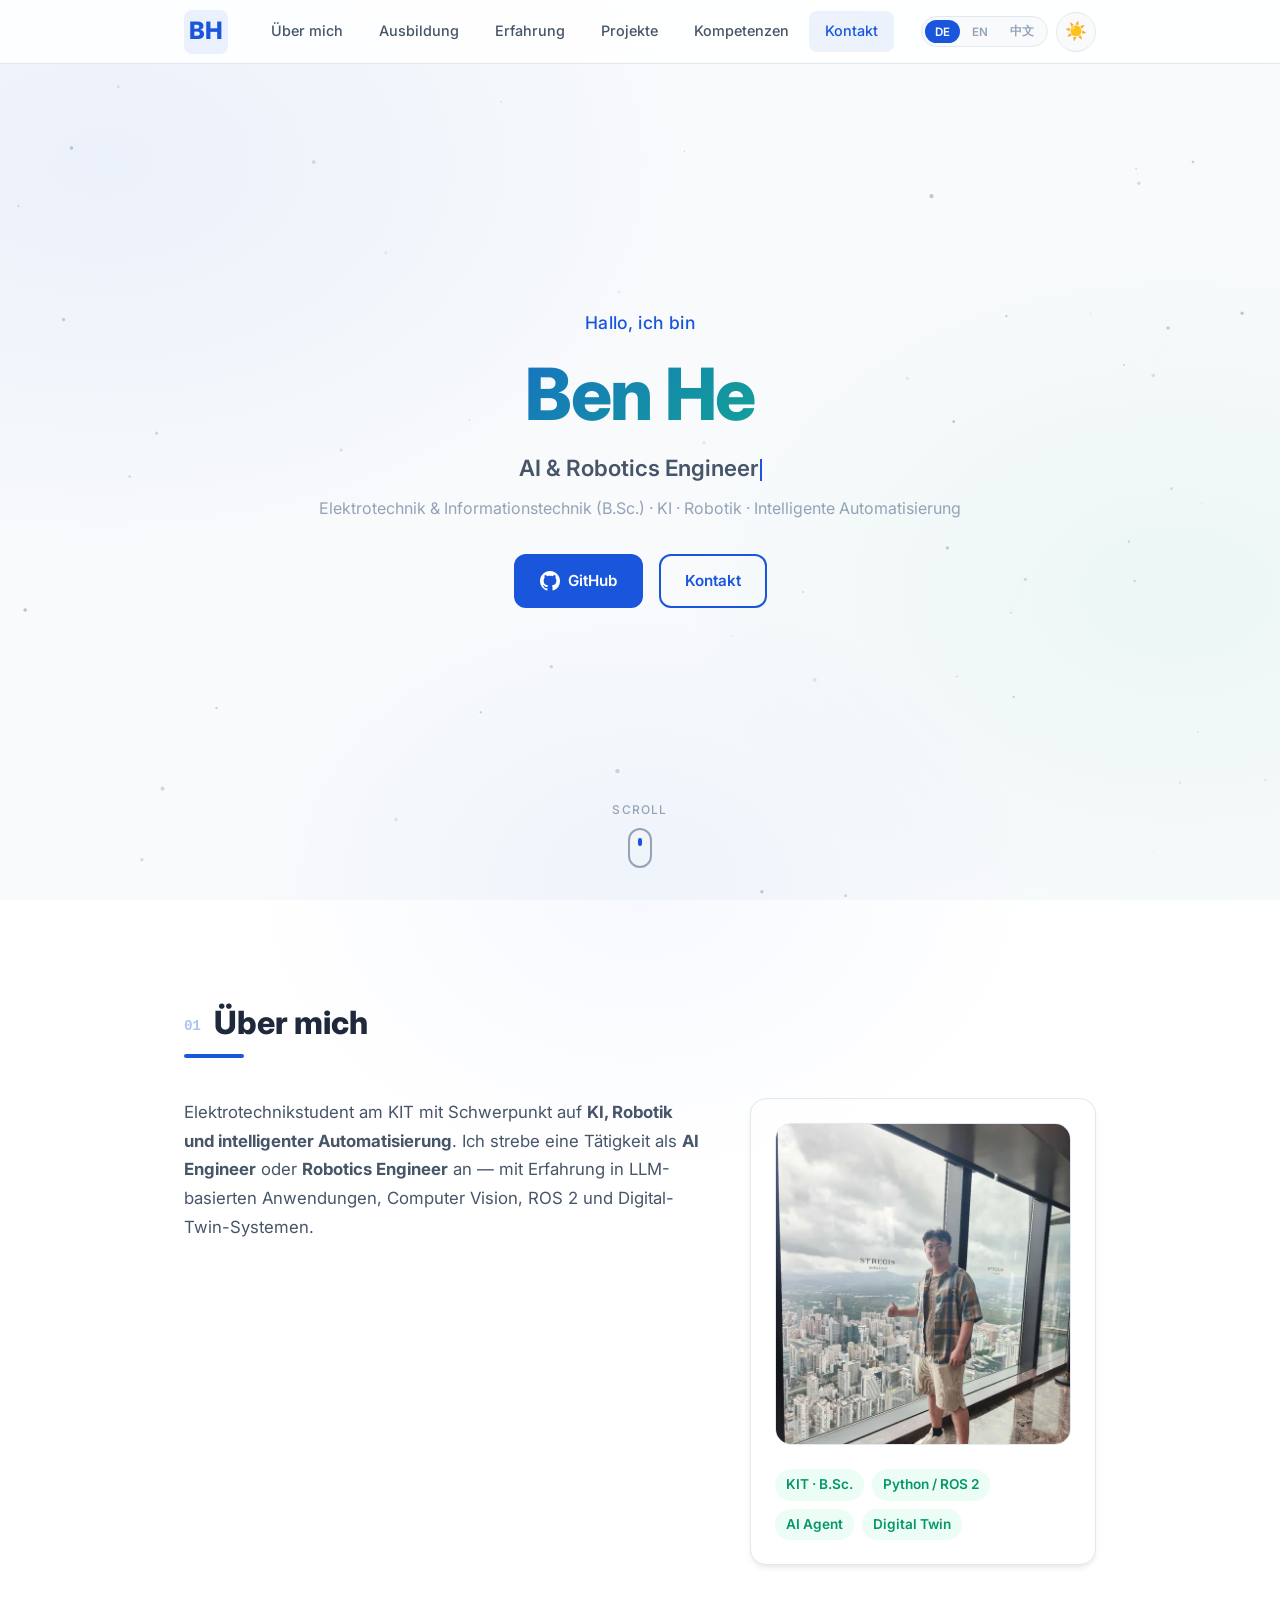
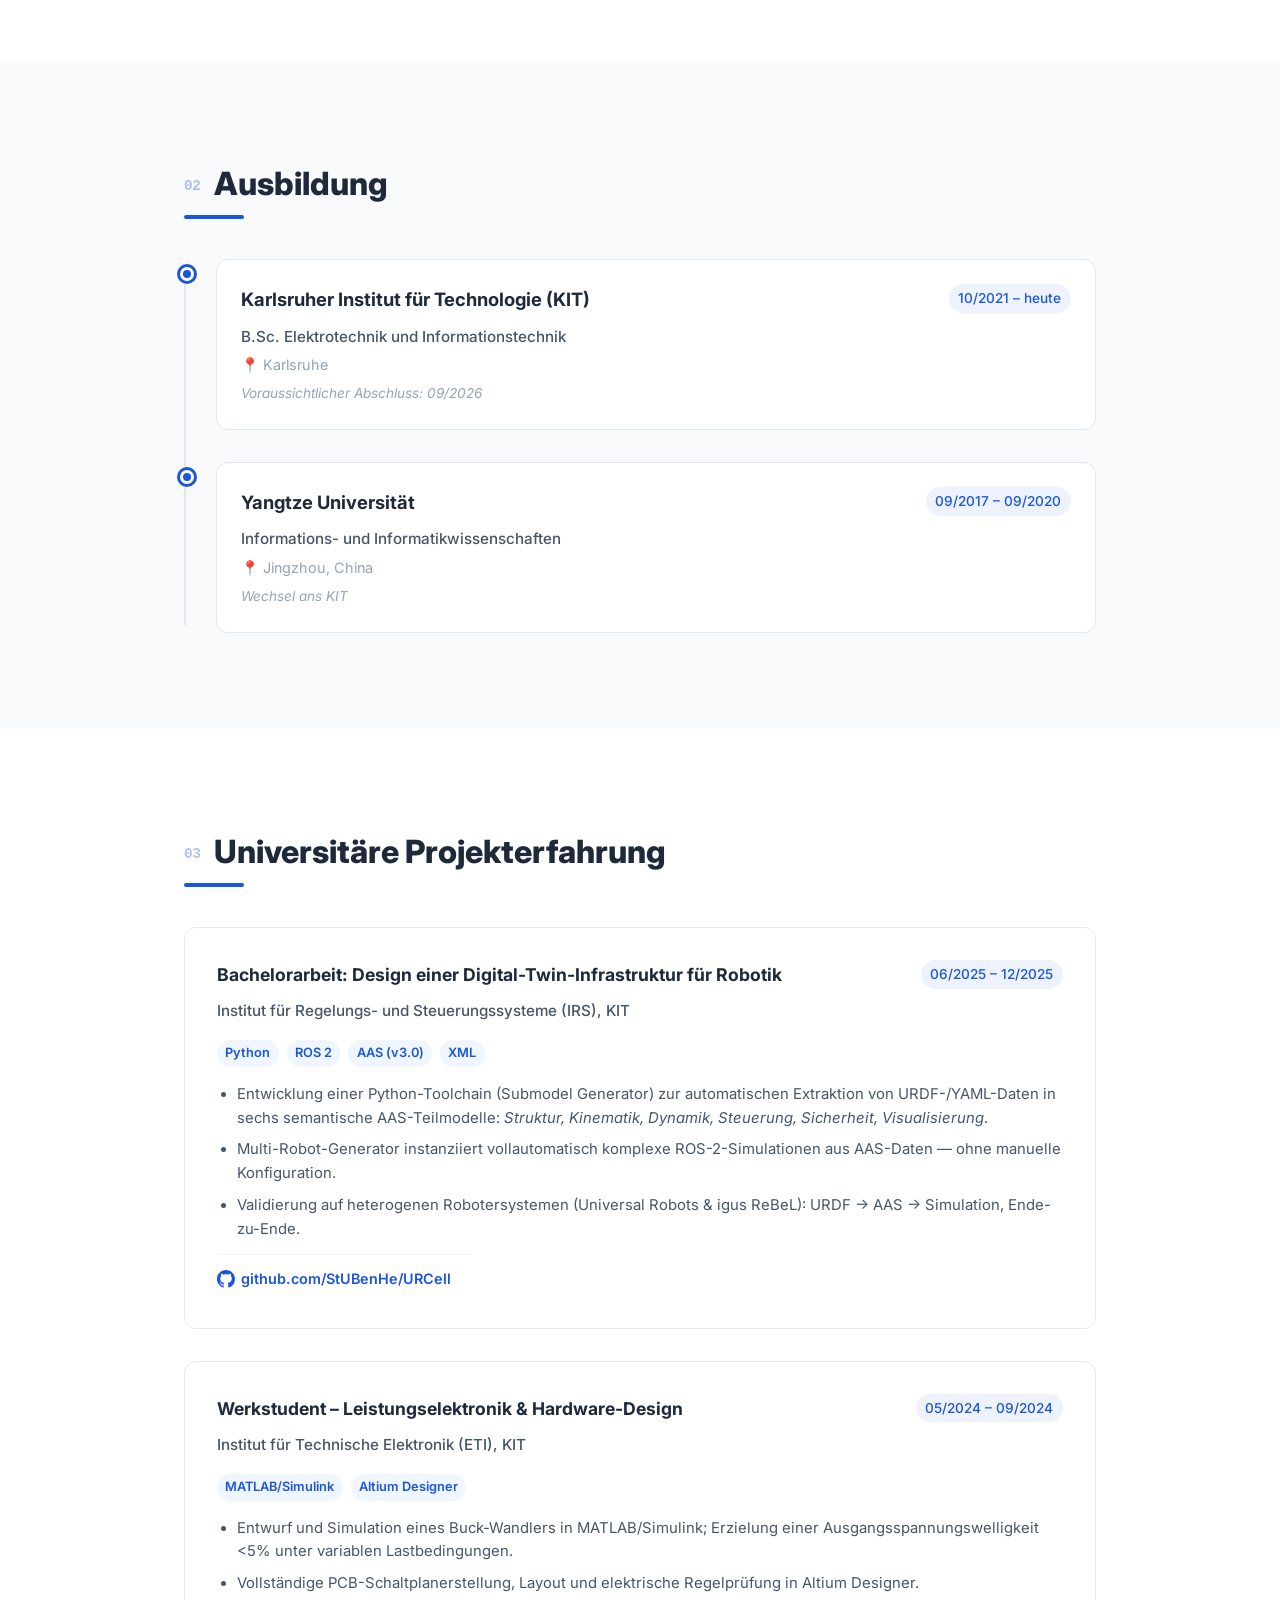
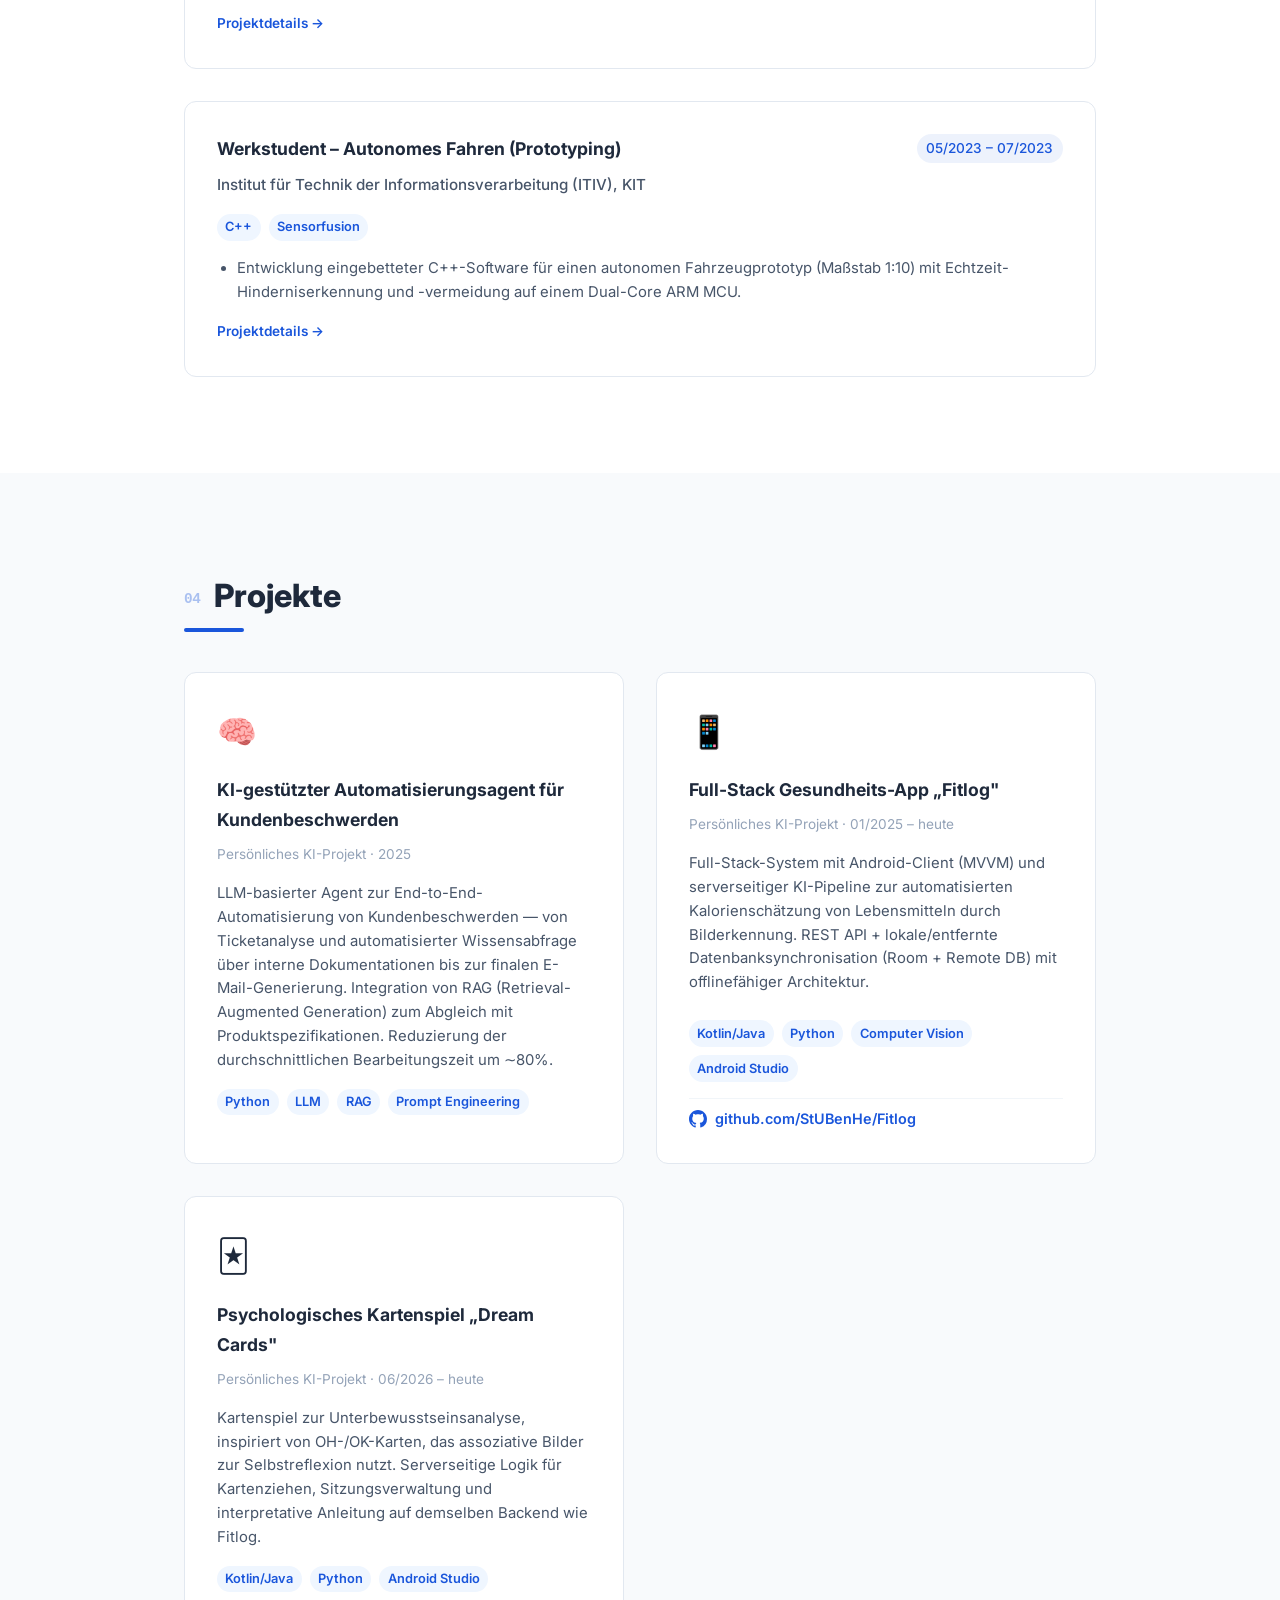
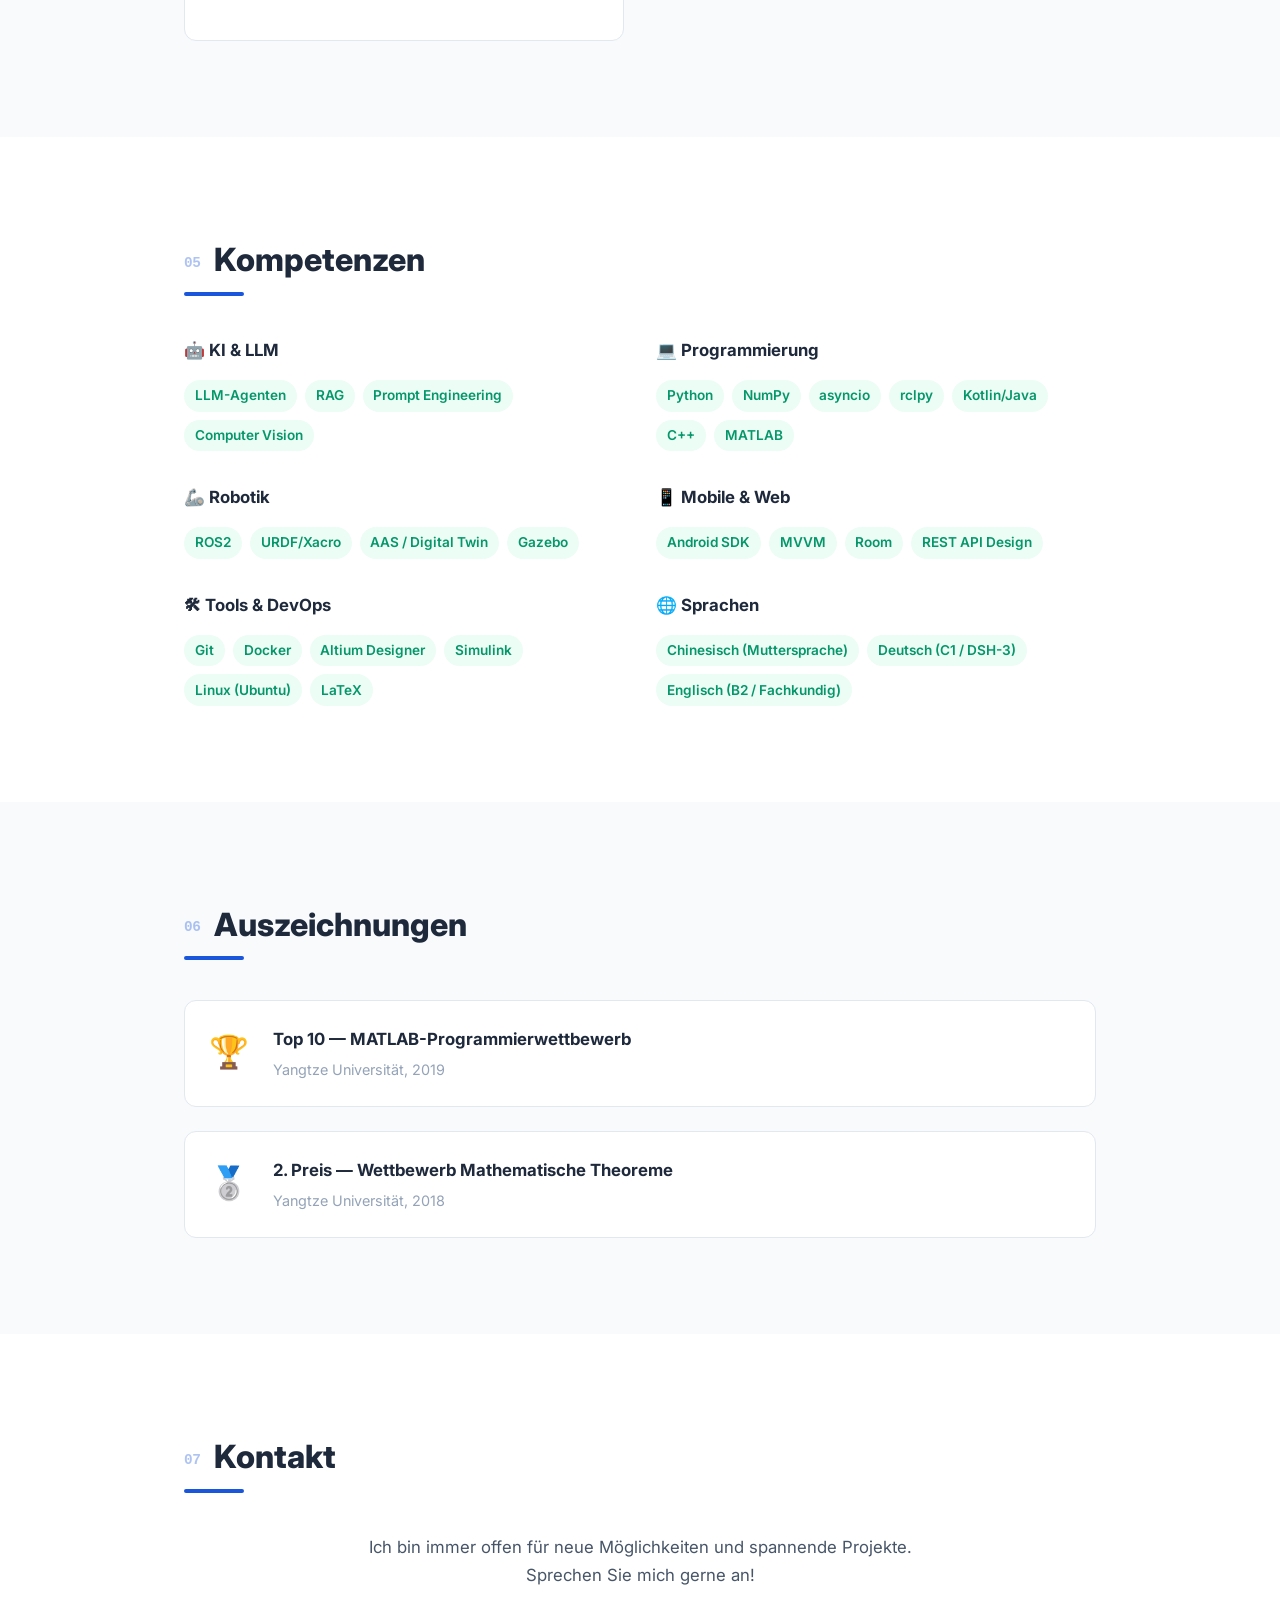
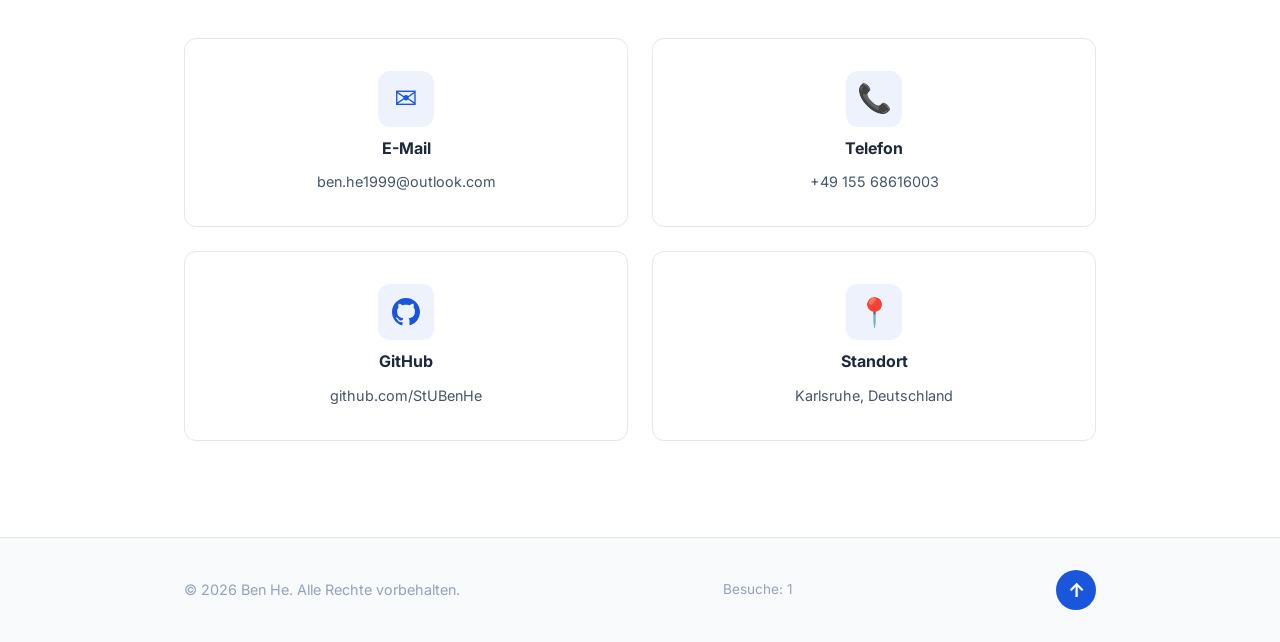
==== commit e1bf336c: "fix: merge autonomous driving project into ITIV card; drop separate lab-course card" ====
--- a/index.html
+++ b/index.html
@@ -181,38 +181,20 @@
           </article>
           <!-- ITIV -->
           <article class="exp-card">
-            <div class="exp-card-header">
-              <h3 data-i18n="exp-itiv-title">Werkstudent – Autonomes Fahren (Prototyping)</h3>
-              <span class="exp-date">05/2023 – 07/2023</span>
-            </div>
-            <p class="exp-company">Institut für Technik der Informationsverarbeitung (ITIV), KIT</p>
-            <div class="exp-tags">
-              <span class="tag">C++</span>
-              <span class="tag" data-i18n="exp-itiv-tag">Sensorfusion</span>
-            </div>
-            <ul class="exp-details">
-              <li data-i18n="exp-itiv-1">Entwicklung eingebetteter C++-Software für einen autonomen Fahrzeugprototyp (Maßstab 1:10) mit Echtzeit-Hinderniserkennung und -vermeidung auf einem Dual-Core ARM MCU.</li>
-            </ul>
-          </article>
-          <!-- PIT Praktikum -->
-          <article class="exp-card">
-            <a href="pit-autopilot.html" class="exp-card-link" aria-label="Praktikum Informationstechnik 1 – Autonomes Fahren – Details">
+            <a href="pit-autopilot.html" class="exp-card-link" aria-label="Werkstudent – Autonomes Fahren (Prototyping) – Details">
               <div class="exp-card-header">
-                <h3 data-i18n="exp-pit-title">Praktikum Informationstechnik 1 – Autonomes Fahren</h3>
-                <span class="exp-date">04/2023 – 07/2023</span>
-              </div>
-              <p class="exp-company">KIT – Praktikum Informationstechnik 1 (Gruppe 066)</p>
+                <h3 data-i18n="exp-itiv-title">Werkstudent – Autonomes Fahren (Prototyping)</h3>
+                <span class="exp-date">05/2023 – 07/2023</span>
+              </div>
+              <p class="exp-company">Institut für Technik der Informationsverarbeitung (ITIV), KIT</p>
               <div class="exp-tags">
                 <span class="tag">C++</span>
-                <span class="tag">Embedded</span>
-                <span class="tag">Tiva C</span>
-                <span class="tag">HC-SR04</span>
+                <span class="tag" data-i18n="exp-itiv-tag">Sensorfusion</span>
               </div>
               <ul class="exp-details">
-                <li data-i18n="exp-pit-1">Entwicklung einer modularen C++-Klassenbibliothek (Common_Classes) für ein autonomes Modellfahrzeug auf Basis des TI Tiva C (TM4C123GH6PM); verantwortlich für Ultraschall-Distanzsensorik (HC-SR04) und Lenkungssteuerung.</li>
-                <li data-i18n="exp-pit-2">Klassenbasierte Treiberentwicklung (System, GPIO, ADC, Timer, UART, Distance, Steering) mit Testprogramm je Klasse; Integration im Team über ein gemeinsames Git-Repository (Gruppe 066).</li>
+                <li data-i18n="exp-itiv-1">Entwicklung eingebetteter C++-Software für einen autonomen Fahrzeugprototyp (Maßstab 1:10) mit Echtzeit-Hinderniserkennung und -vermeidung auf einem Dual-Core ARM MCU.</li>
               </ul>
-              <span class="exp-card-more" data-i18n="exp-pit-more">Projektdetails →</span>
+              <span class="exp-card-more" data-i18n="exp-itiv-more">Projektdetails →</span>
             </a>
           </article>
         </div>
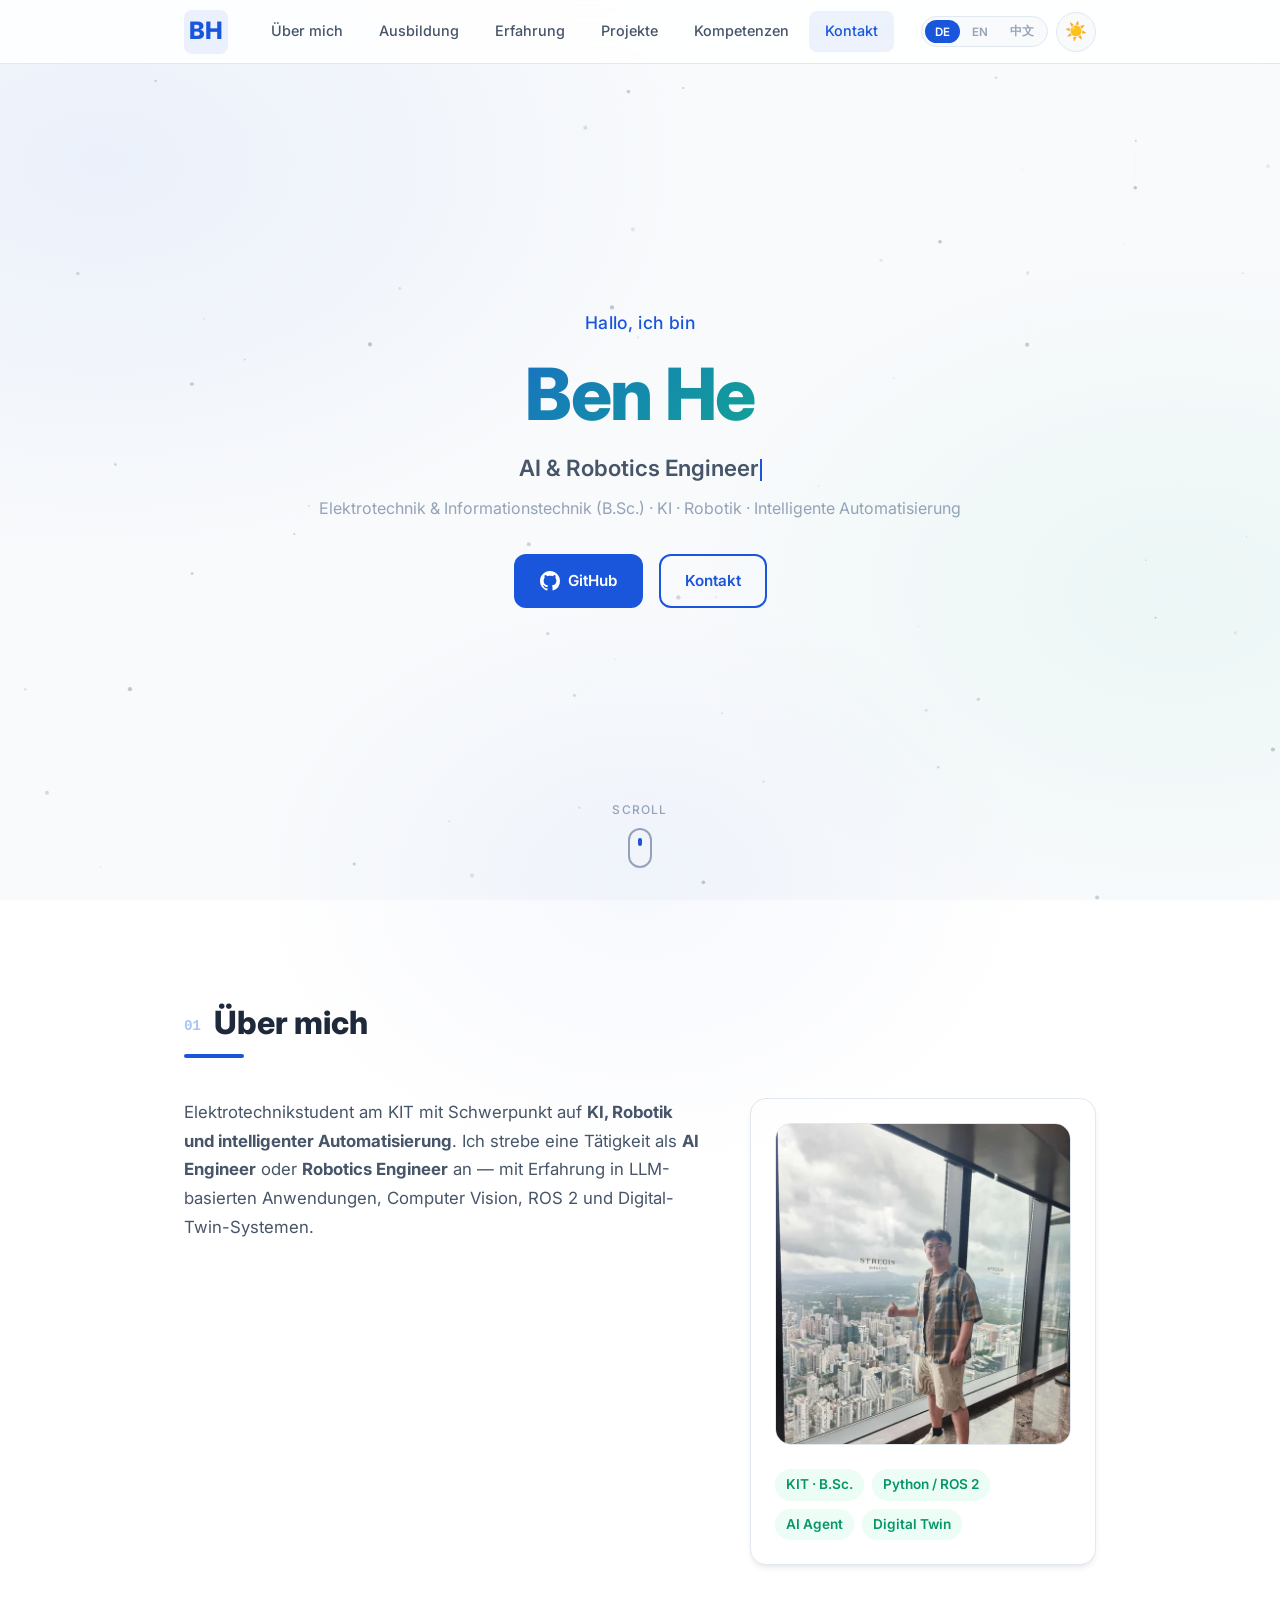
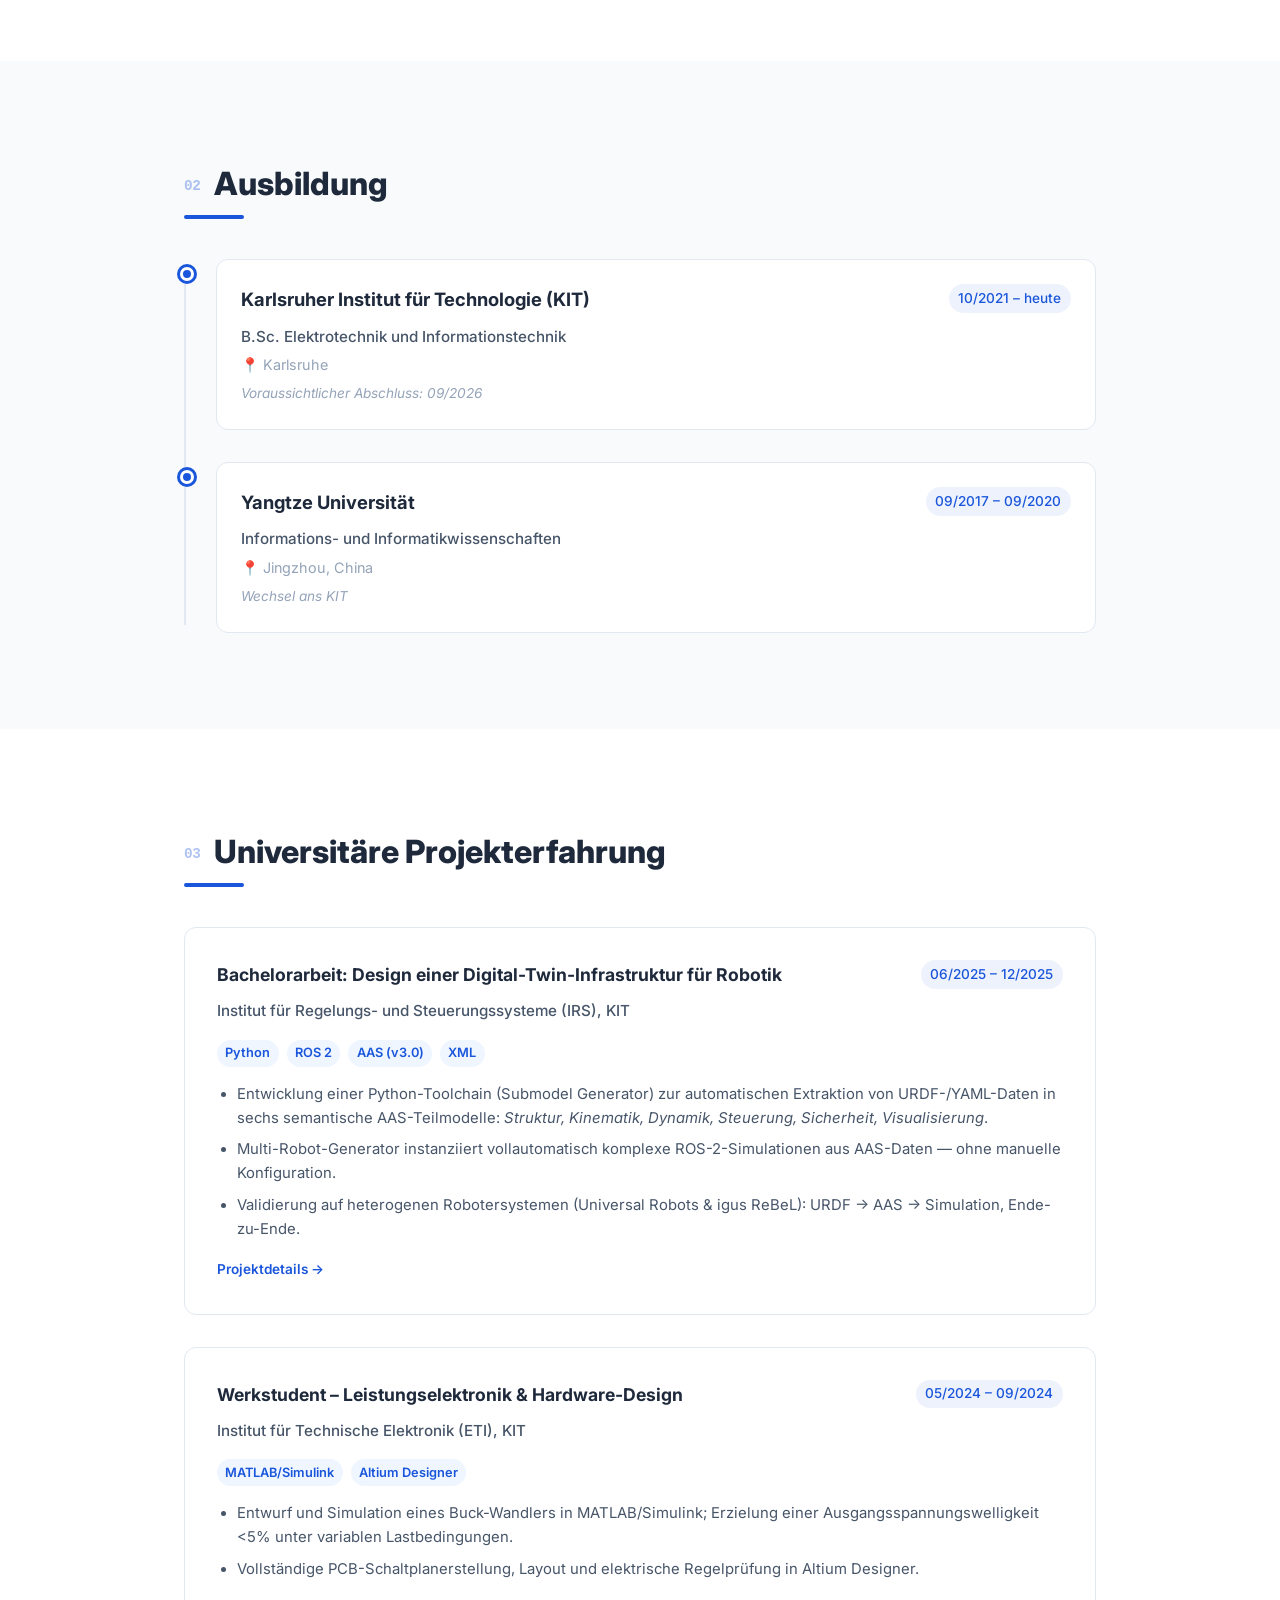
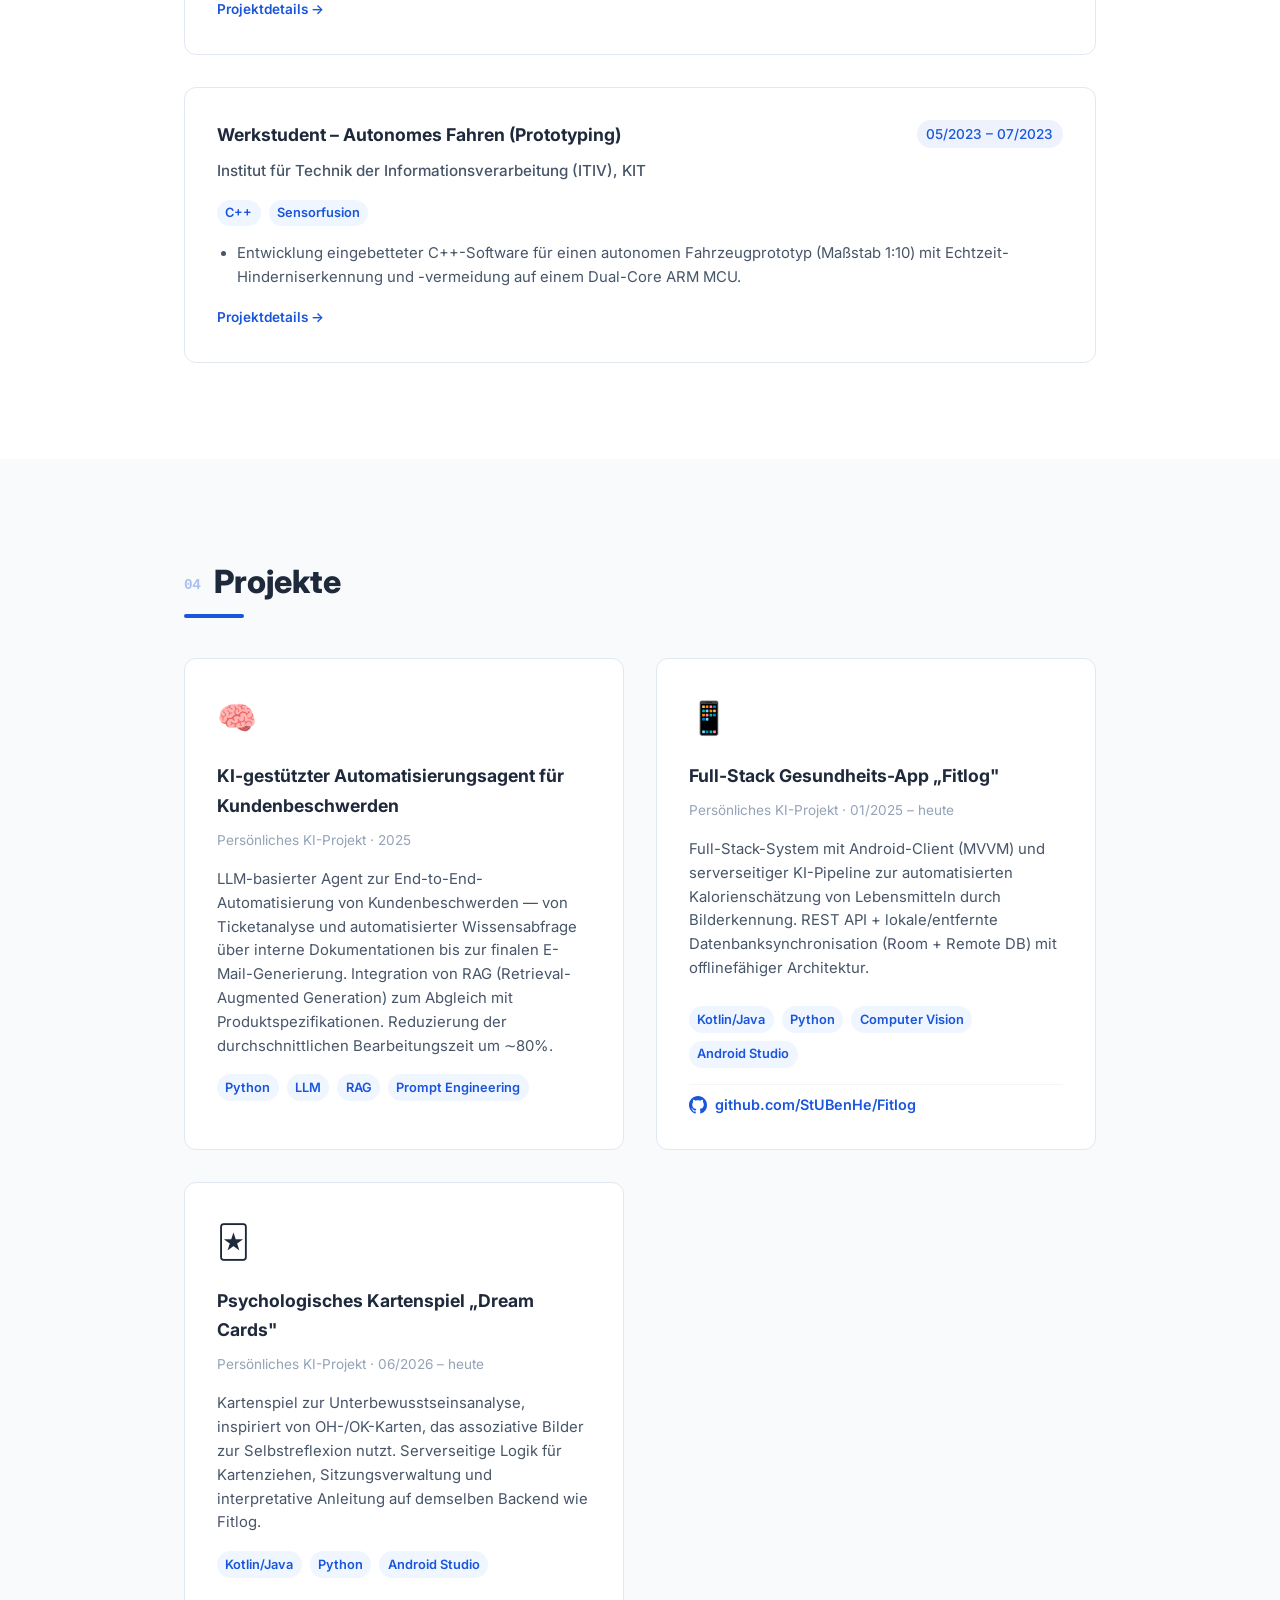
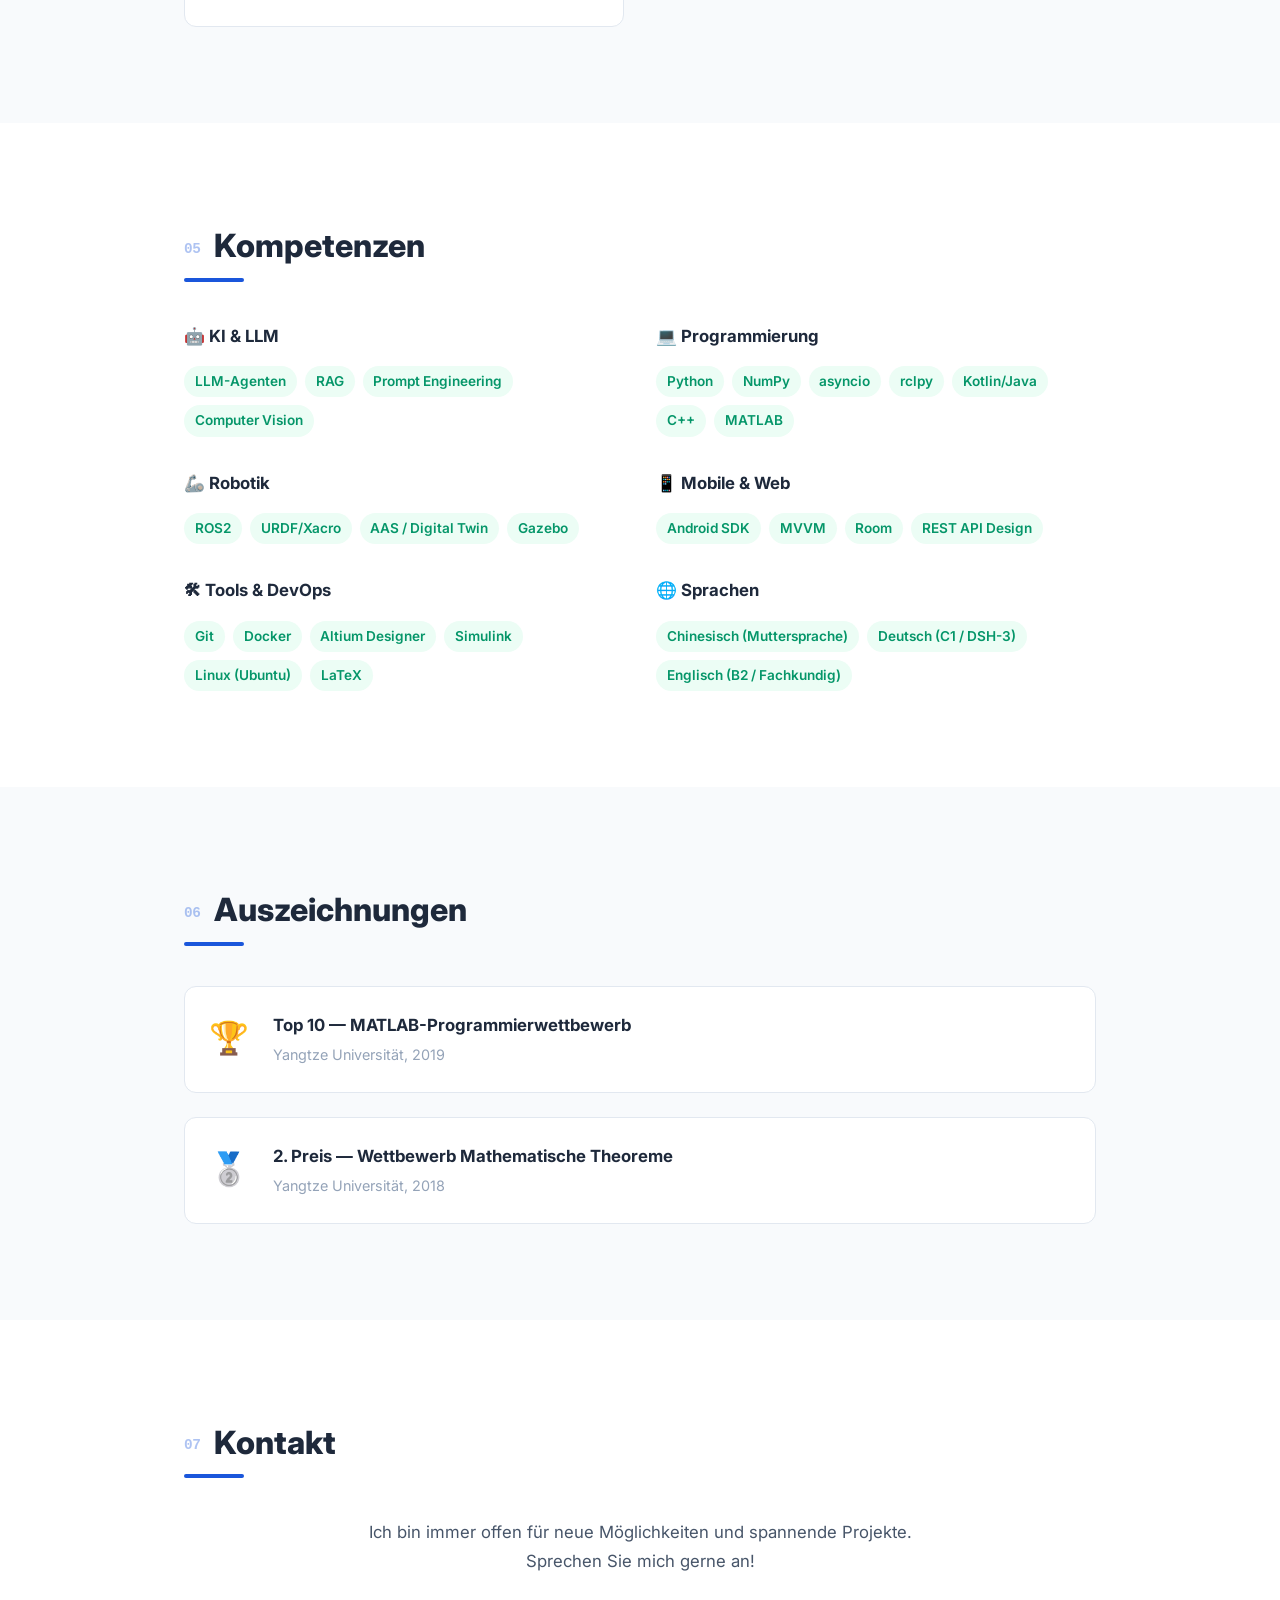
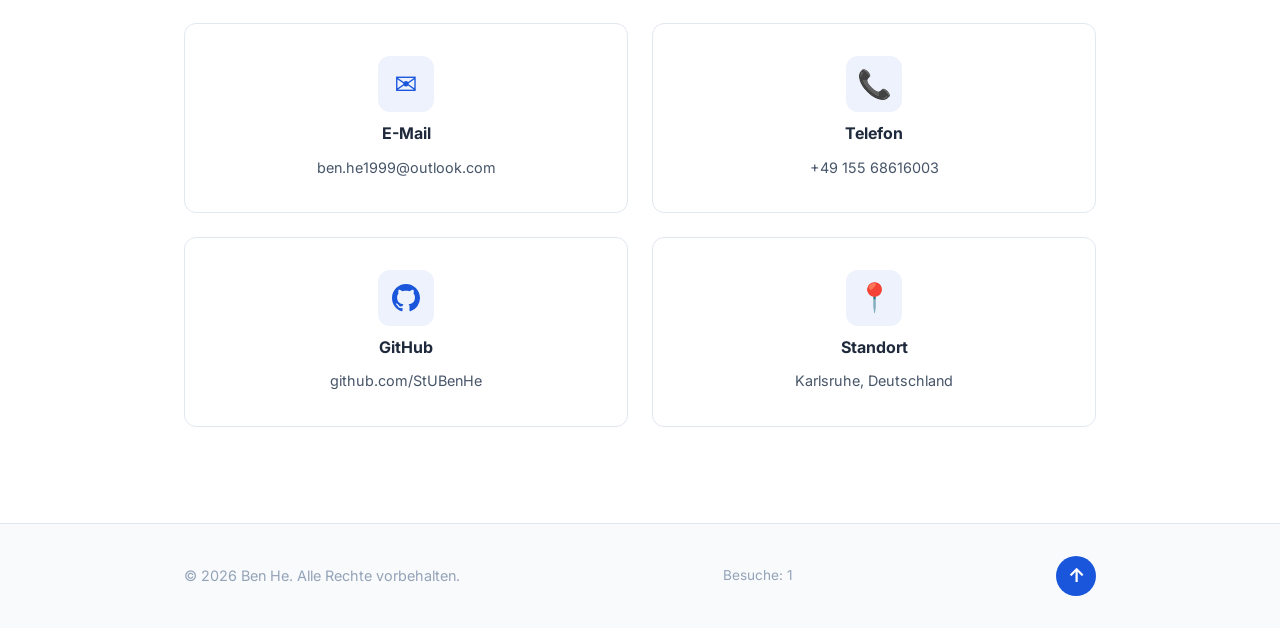
==== commit 8d5e680a: "feat: add bachelor thesis detail page with pipeline figures; make thesis card clickable" ====
--- a/index.html
+++ b/index.html
@@ -139,25 +139,24 @@
         <div class="exp-grid">
           <!-- Bachelor Thesis -->
           <article class="exp-card">
-            <div class="exp-card-header">
-              <h3 data-i18n="exp-thesis-title">Bachelorarbeit: Design einer Digital-Twin-Infrastruktur für Robotik</h3>
-              <span class="exp-date">06/2025 – 12/2025</span>
-            </div>
-            <p class="exp-company">Institut für Regelungs- und Steuerungssysteme (IRS), KIT</p>
-            <div class="exp-tags">
-              <span class="tag">Python</span>
-              <span class="tag">ROS 2</span>
-              <span class="tag">AAS (v3.0)</span>
-              <span class="tag">XML</span>
-            </div>
-            <ul class="exp-details">
-              <li data-i18n="exp-thesis-1">Entwicklung einer Python-Toolchain (Submodel Generator) zur automatischen Extraktion von URDF-/YAML-Daten in sechs semantische AAS-Teilmodelle: <em>Struktur, Kinematik, Dynamik, Steuerung, Sicherheit, Visualisierung</em>.</li>
-              <li data-i18n="exp-thesis-2">Multi-Robot-Generator instanziiert vollautomatisch komplexe ROS-2-Simulationen aus AAS-Daten — ohne manuelle Konfiguration.</li>
-              <li data-i18n="exp-thesis-3">Validierung auf heterogenen Robotersystemen (Universal Robots &amp; igus ReBeL): URDF → AAS → Simulation, Ende-zu-Ende.</li>
-            </ul>
-            <a href="https://github.com/StUBenHe/URCell" target="_blank" rel="noopener" class="project-link" style="margin-top:0.75rem;border-top:1px solid var(--color-border-light);padding-top:0.75rem;display:inline-flex;align-items:center;gap:0.4rem;font-weight:600;color:var(--color-primary);">
-              <svg width="18" height="18" viewBox="0 0 24 24" fill="currentColor"><path d="M12 0C5.37 0 0 5.37 0 12c0 5.31 3.435 9.795 8.205 11.385.6.105.825-.255.825-.57 0-.285-.015-1.23-.015-2.235-3.015.555-3.795-.735-4.035-1.41-.135-.345-.72-1.41-1.23-1.695-.42-.225-1.02-.78-.015-.795.945-.015 1.62.87 1.845 1.23 1.08 1.815 2.805 1.305 3.495.99.105-.78.42-1.305.765-1.605-2.67-.3-5.46-1.335-5.46-5.925 0-1.305.465-2.385 1.23-3.225-.12-.3-.54-1.53.12-3.18 0 0 1.005-.315 3.3 1.23.96-.27 1.98-.405 3-.405s2.04.135 3 .405c2.295-1.56 3.3-1.23 3.3-1.23.66 1.65.24 2.88.12 3.18.765.84 1.23 1.905 1.23 3.225 0 4.605-2.805 5.625-5.475 5.925.435.375.81 1.095.81 2.22 0 1.605-.015 2.895-.015 3.3 0 .315.225.69.825.57A12.02 12.02 0 0 0 24 12c0-6.63-5.37-12-12-12z"/></svg>
-              github.com/StUBenHe/URCell
+            <a href="bachelorarbeit.html" class="exp-card-link" aria-label="Bachelorarbeit: Digital-Twin-Infrastruktur – Details">
+              <div class="exp-card-header">
+                <h3 data-i18n="exp-thesis-title">Bachelorarbeit: Design einer Digital-Twin-Infrastruktur für Robotik</h3>
+                <span class="exp-date">06/2025 – 12/2025</span>
+              </div>
+              <p class="exp-company">Institut für Regelungs- und Steuerungssysteme (IRS), KIT</p>
+              <div class="exp-tags">
+                <span class="tag">Python</span>
+                <span class="tag">ROS 2</span>
+                <span class="tag">AAS (v3.0)</span>
+                <span class="tag">XML</span>
+              </div>
+              <ul class="exp-details">
+                <li data-i18n="exp-thesis-1">Entwicklung einer Python-Toolchain (Submodel Generator) zur automatischen Extraktion von URDF-/YAML-Daten in sechs semantische AAS-Teilmodelle: <em>Struktur, Kinematik, Dynamik, Steuerung, Sicherheit, Visualisierung</em>.</li>
+                <li data-i18n="exp-thesis-2">Multi-Robot-Generator instanziiert vollautomatisch komplexe ROS-2-Simulationen aus AAS-Daten — ohne manuelle Konfiguration.</li>
+                <li data-i18n="exp-thesis-3">Validierung auf heterogenen Robotersystemen (Universal Robots &amp; igus ReBeL): URDF → AAS → Simulation, Ende-zu-Ende.</li>
+              </ul>
+              <span class="exp-card-more" data-i18n="exp-thesis-more">Projektdetails →</span>
             </a>
           </article>
           <!-- ETI -->
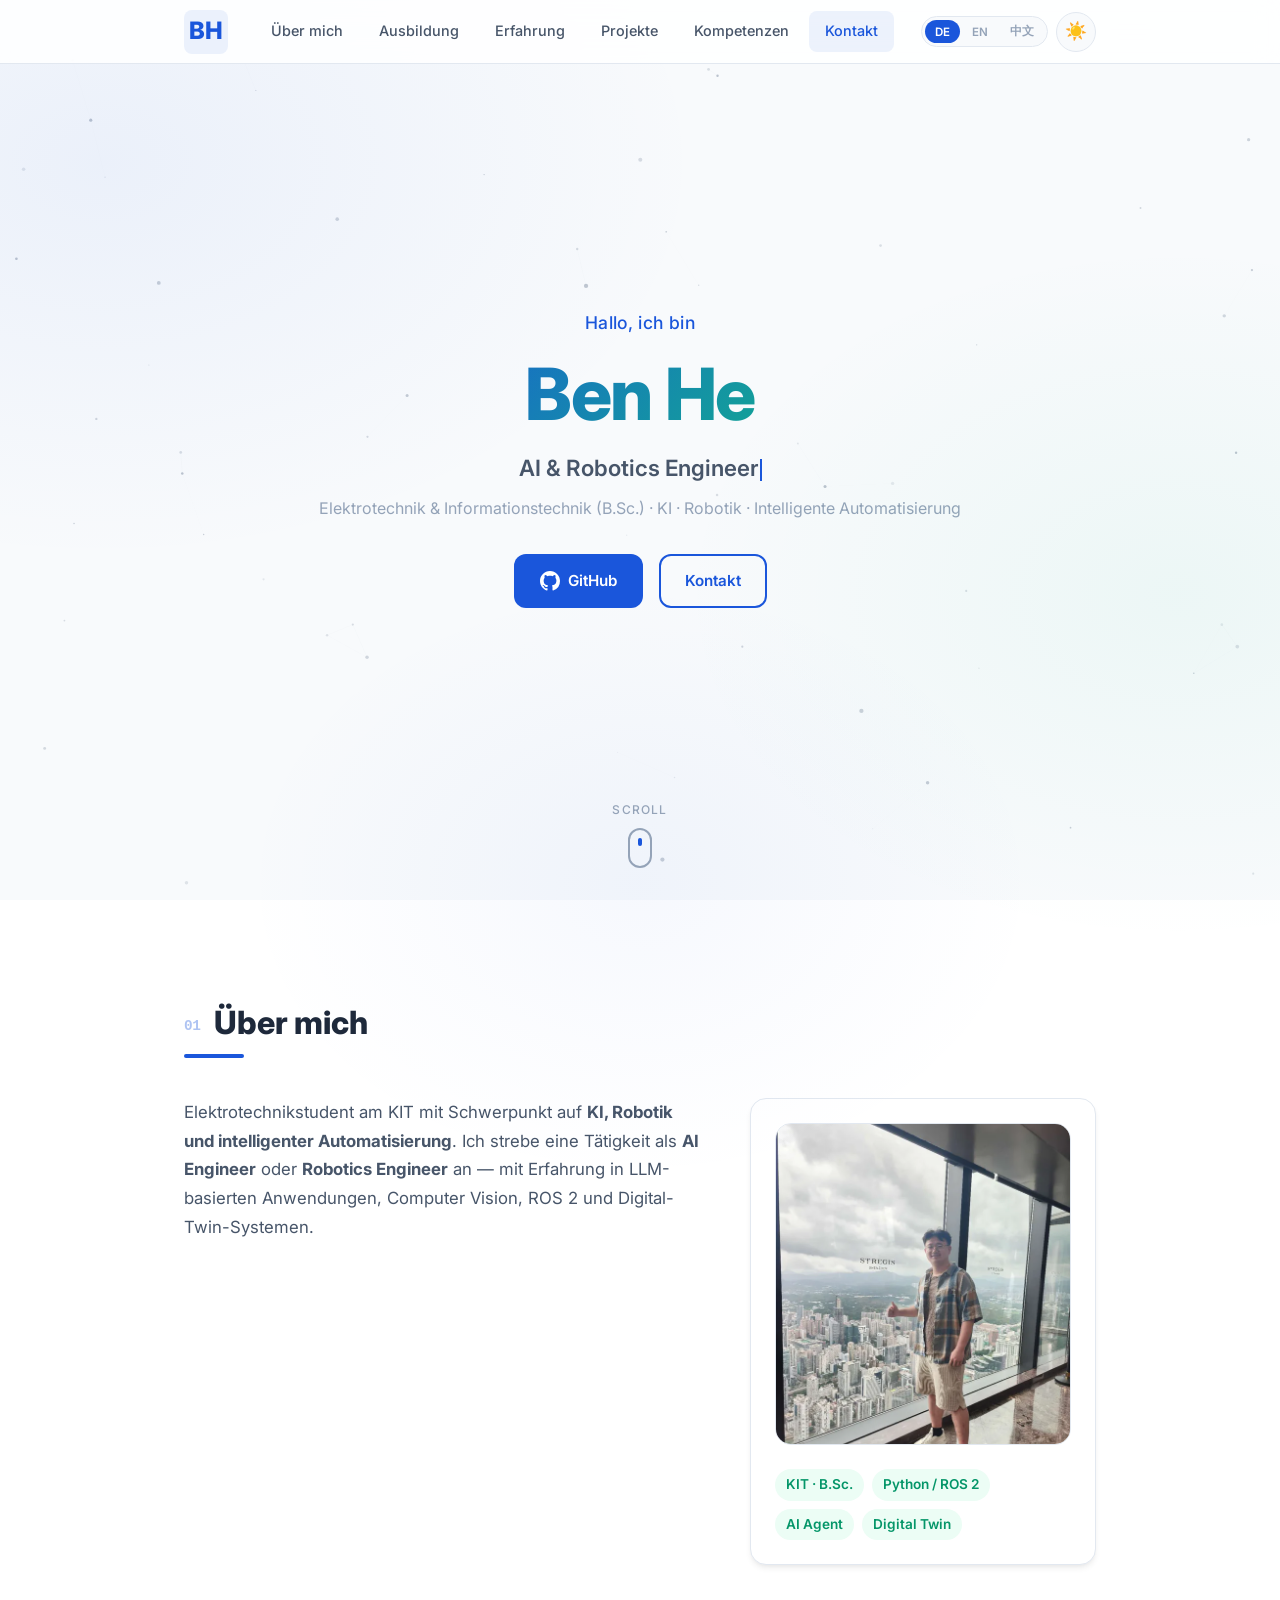
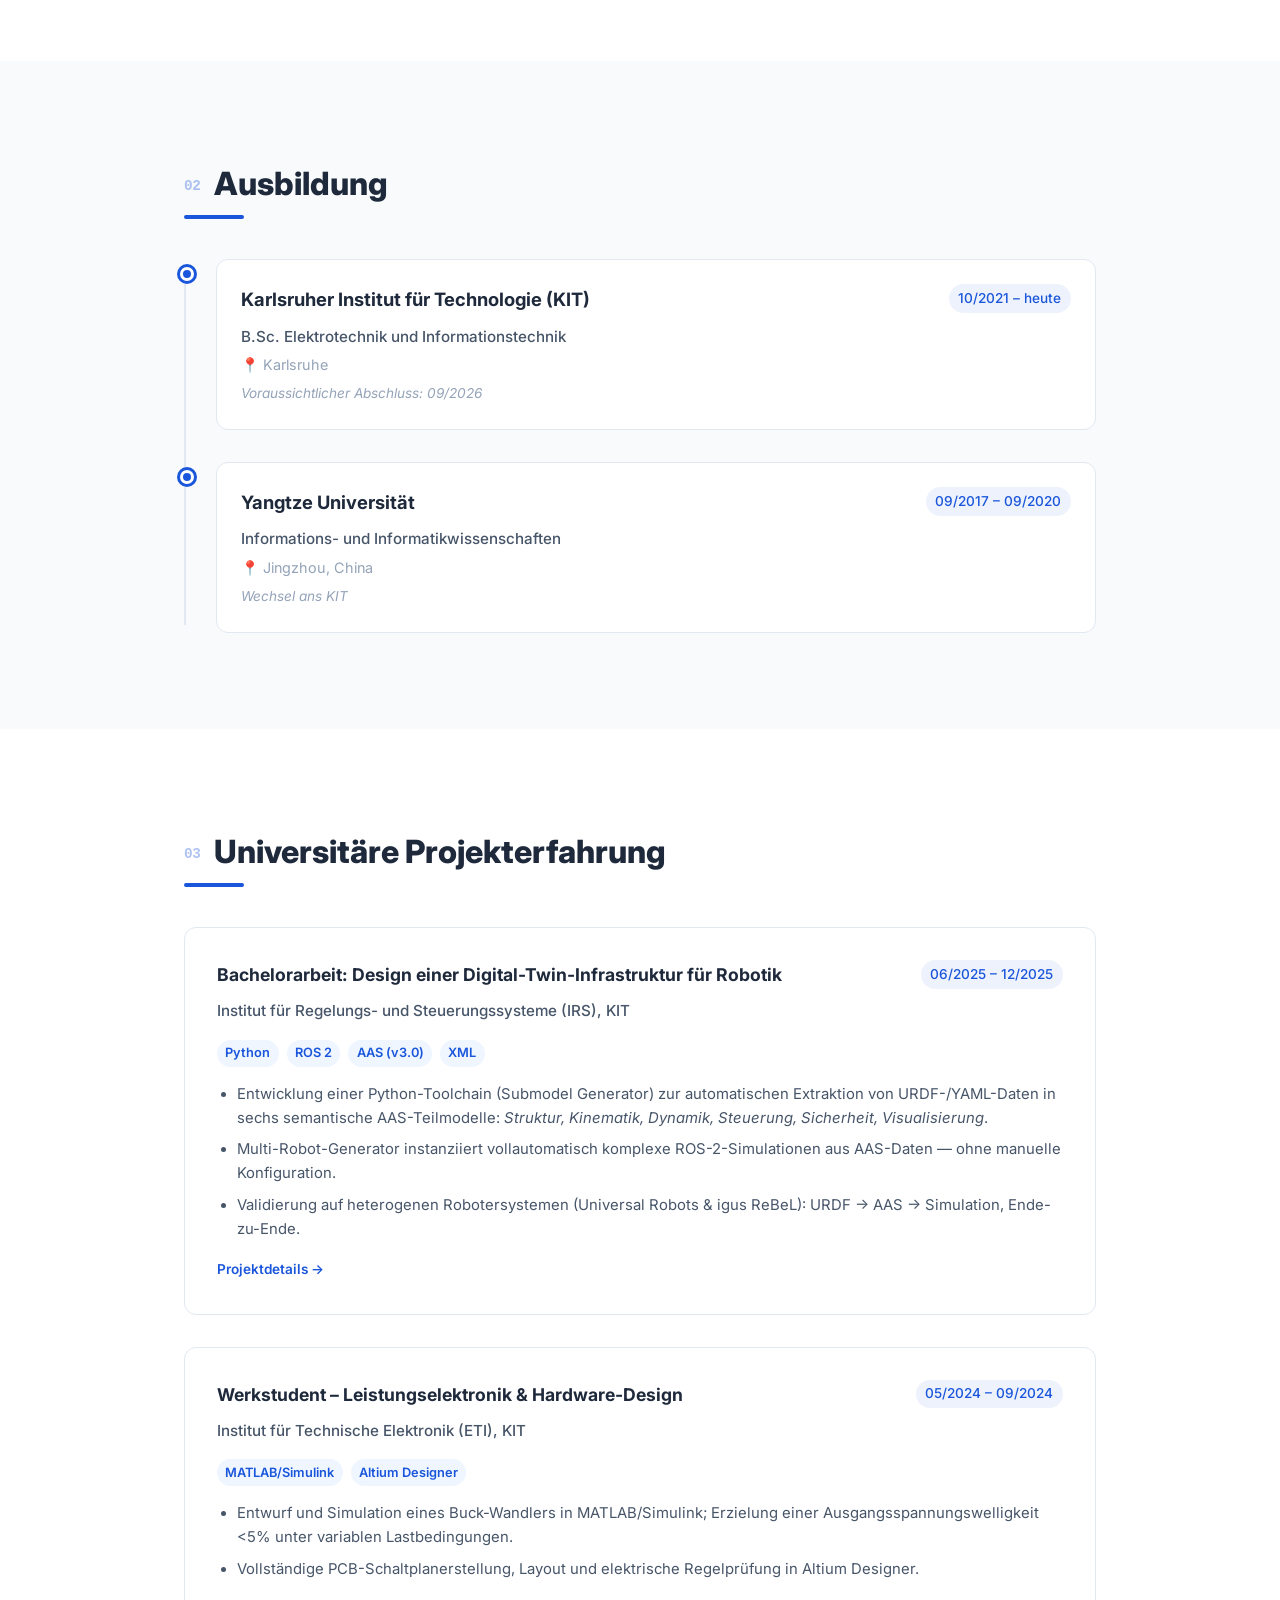
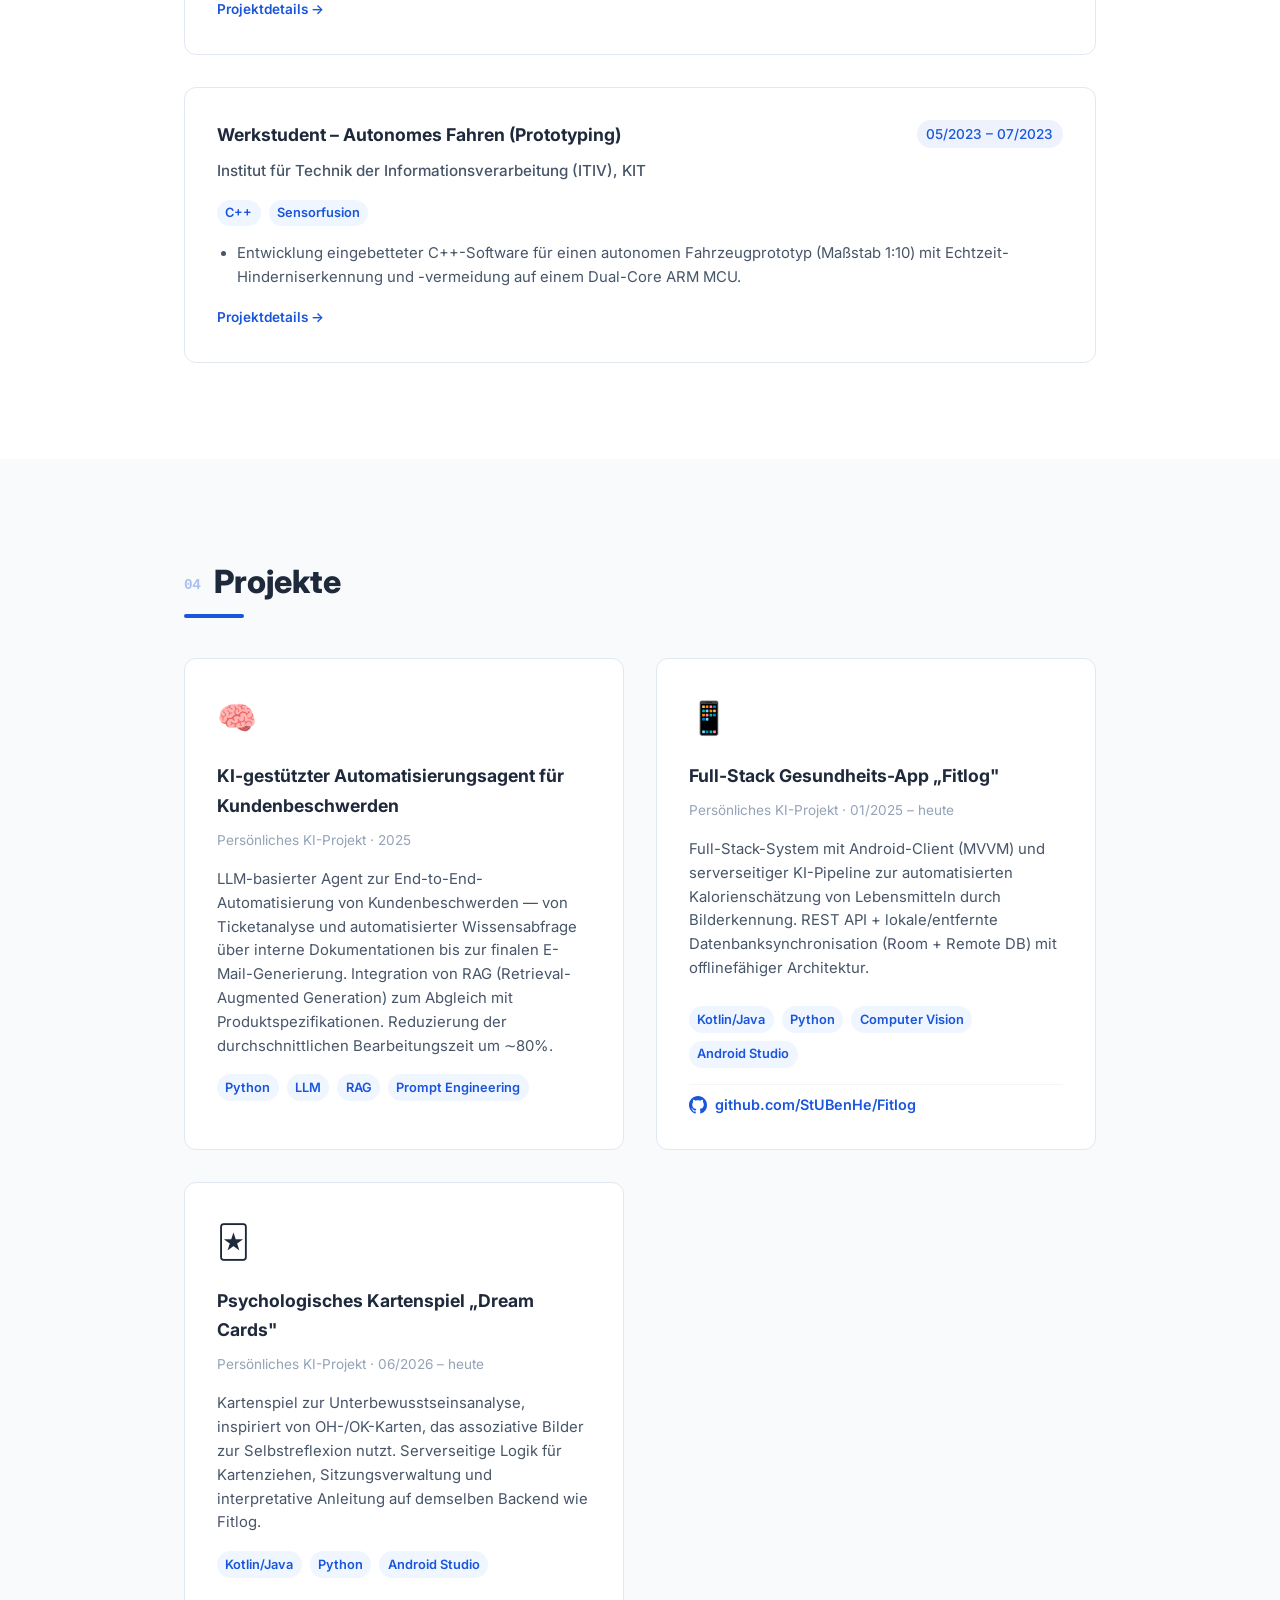
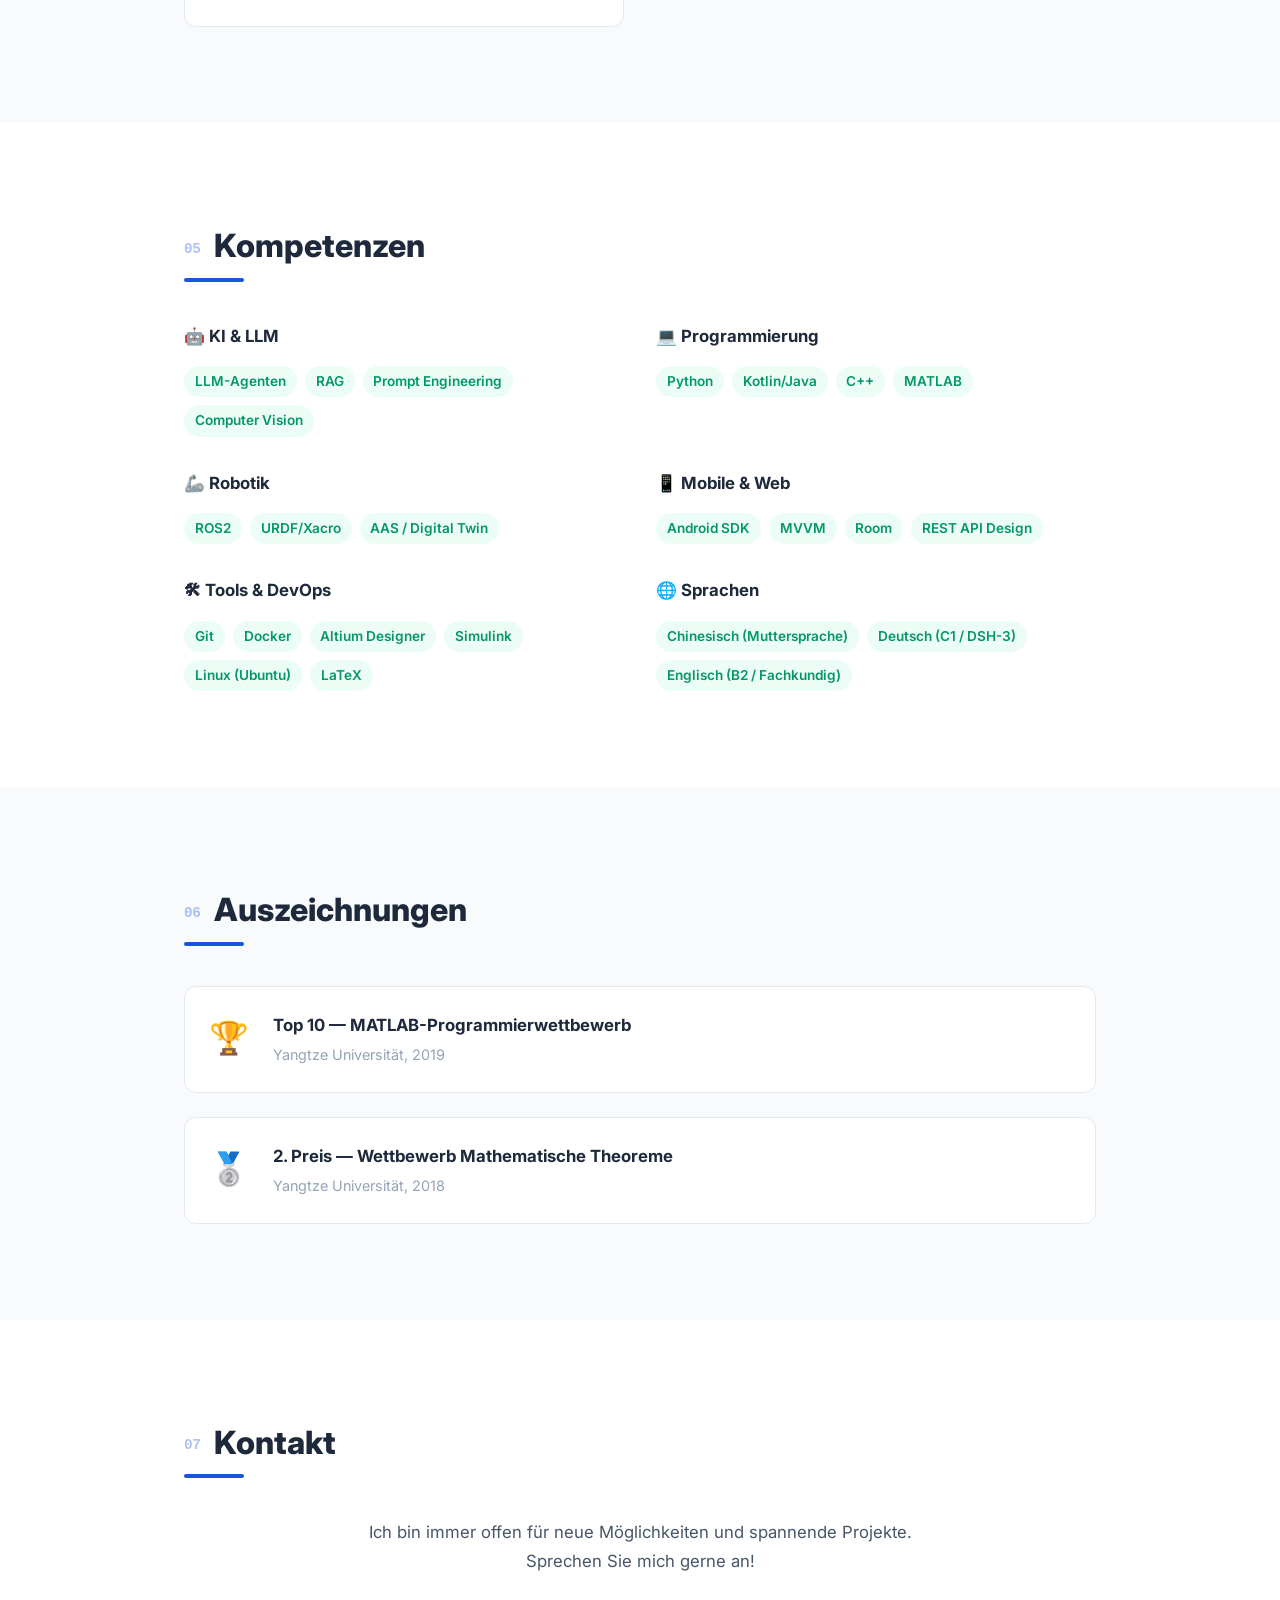
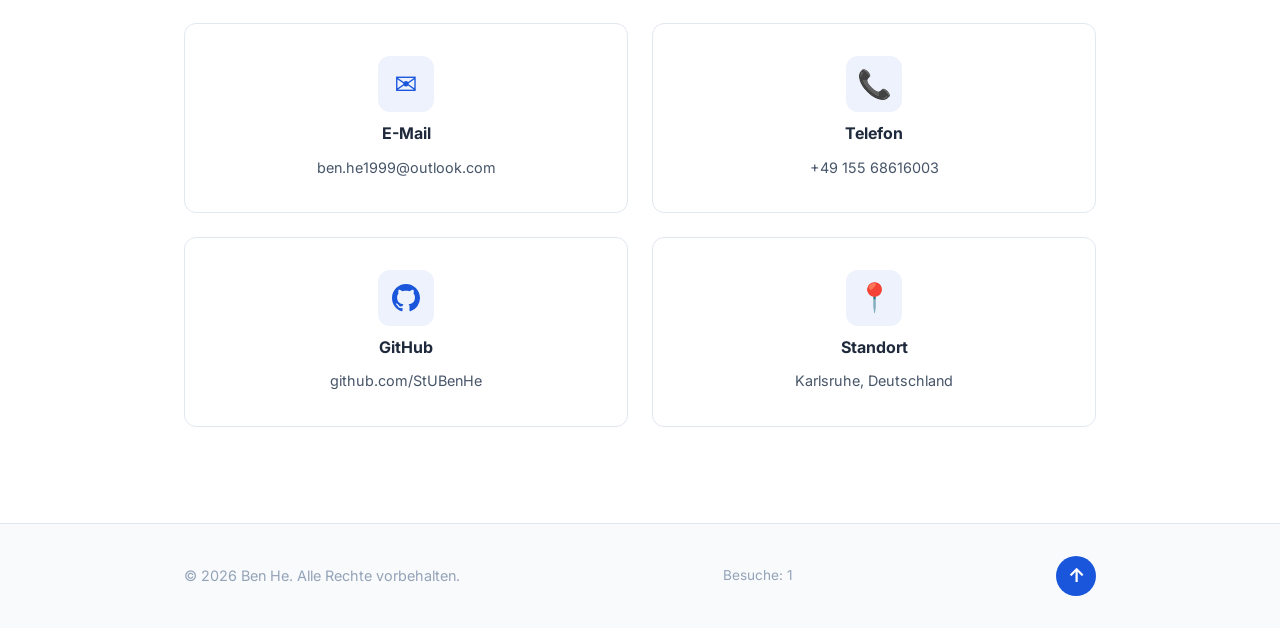
==== commit fe9382e3: "fix: remove weak-evidence skill tags (NumPy, asyncio, rclpy, Gazebo)" ====
--- a/index.html
+++ b/index.html
@@ -269,9 +269,6 @@
             <h3 data-i18n="skills-prog">💻 Programmierung</h3>
             <div class="skill-tags">
               <span class="tag tag-skill">Python</span>
-              <span class="tag tag-skill">NumPy</span>
-              <span class="tag tag-skill">asyncio</span>
-              <span class="tag tag-skill">rclpy</span>
               <span class="tag tag-skill">Kotlin/Java</span>
               <span class="tag tag-skill">C++</span>
               <span class="tag tag-skill">MATLAB</span>
@@ -283,7 +280,6 @@
               <span class="tag tag-skill">ROS2</span>
               <span class="tag tag-skill">URDF/Xacro</span>
               <span class="tag tag-skill">AAS / Digital Twin</span>
-              <span class="tag tag-skill">Gazebo</span>
             </div>
           </div>
           <div class="skill-group">
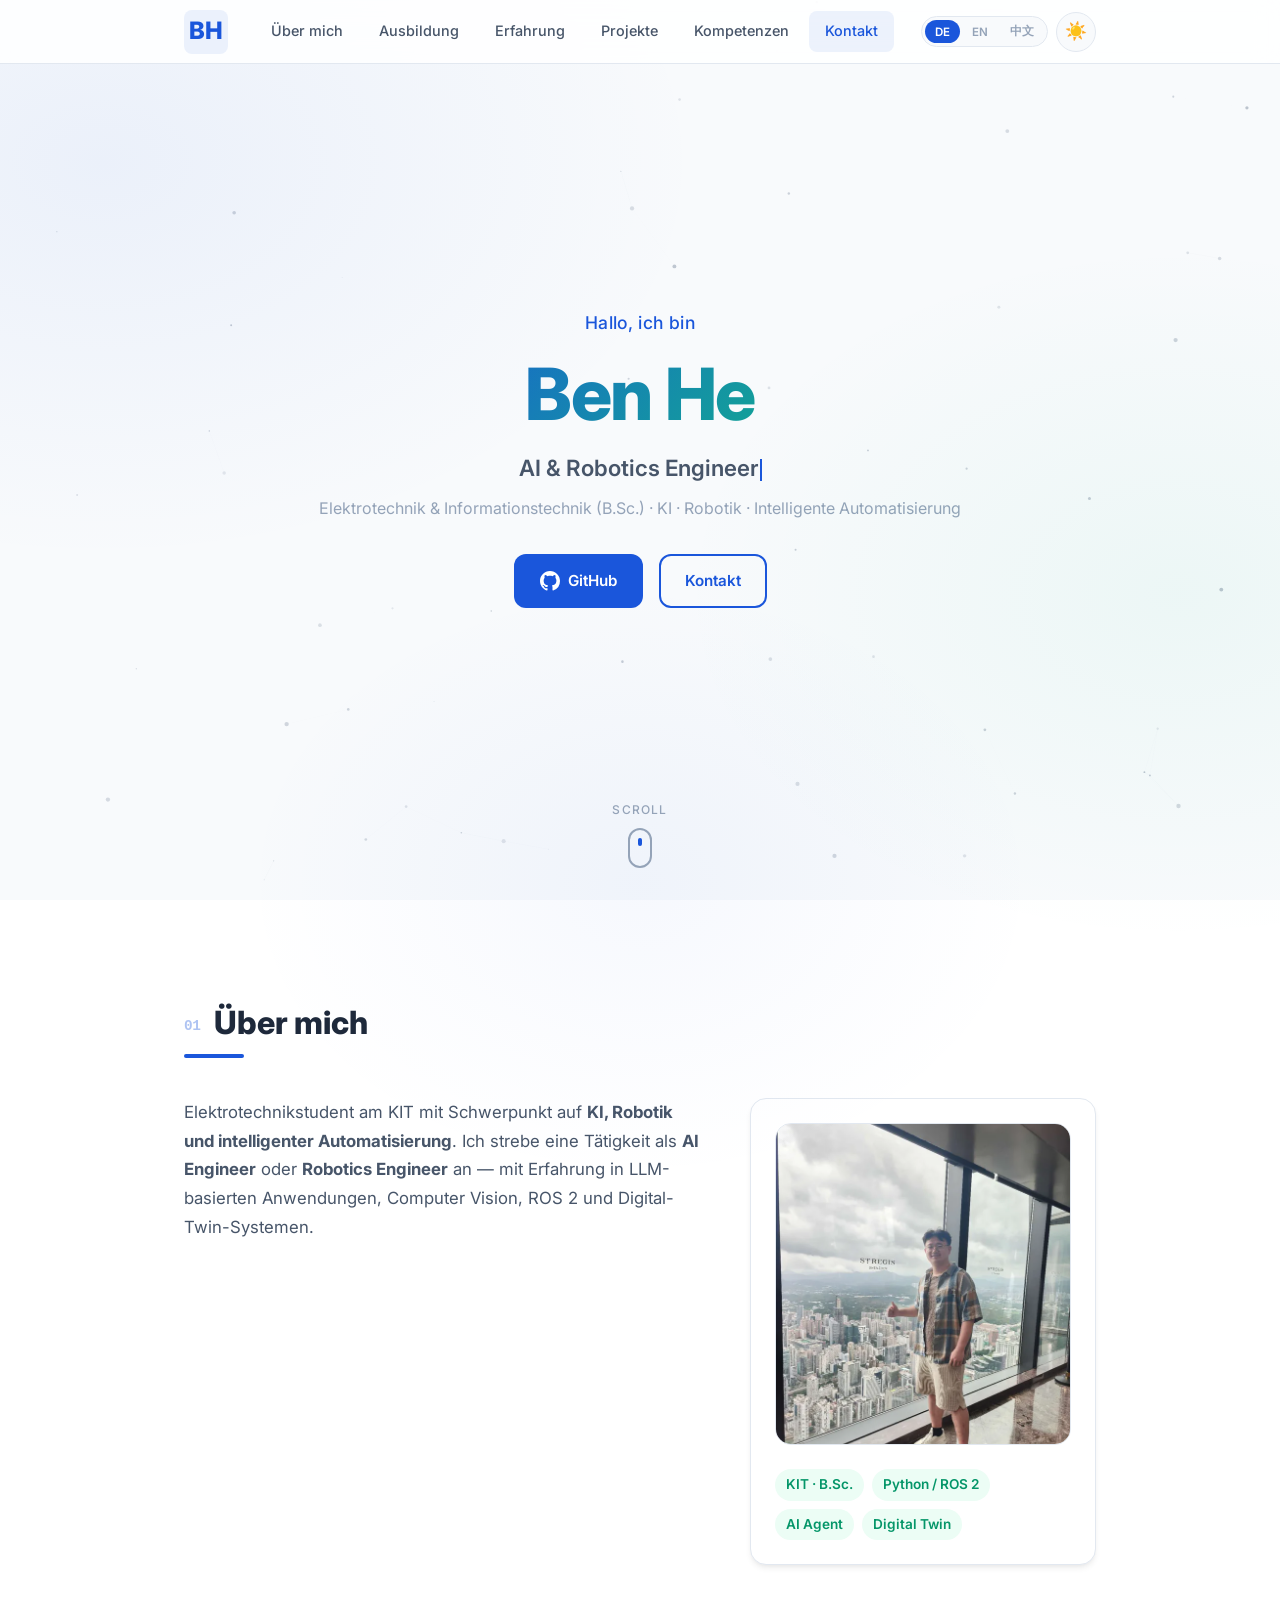
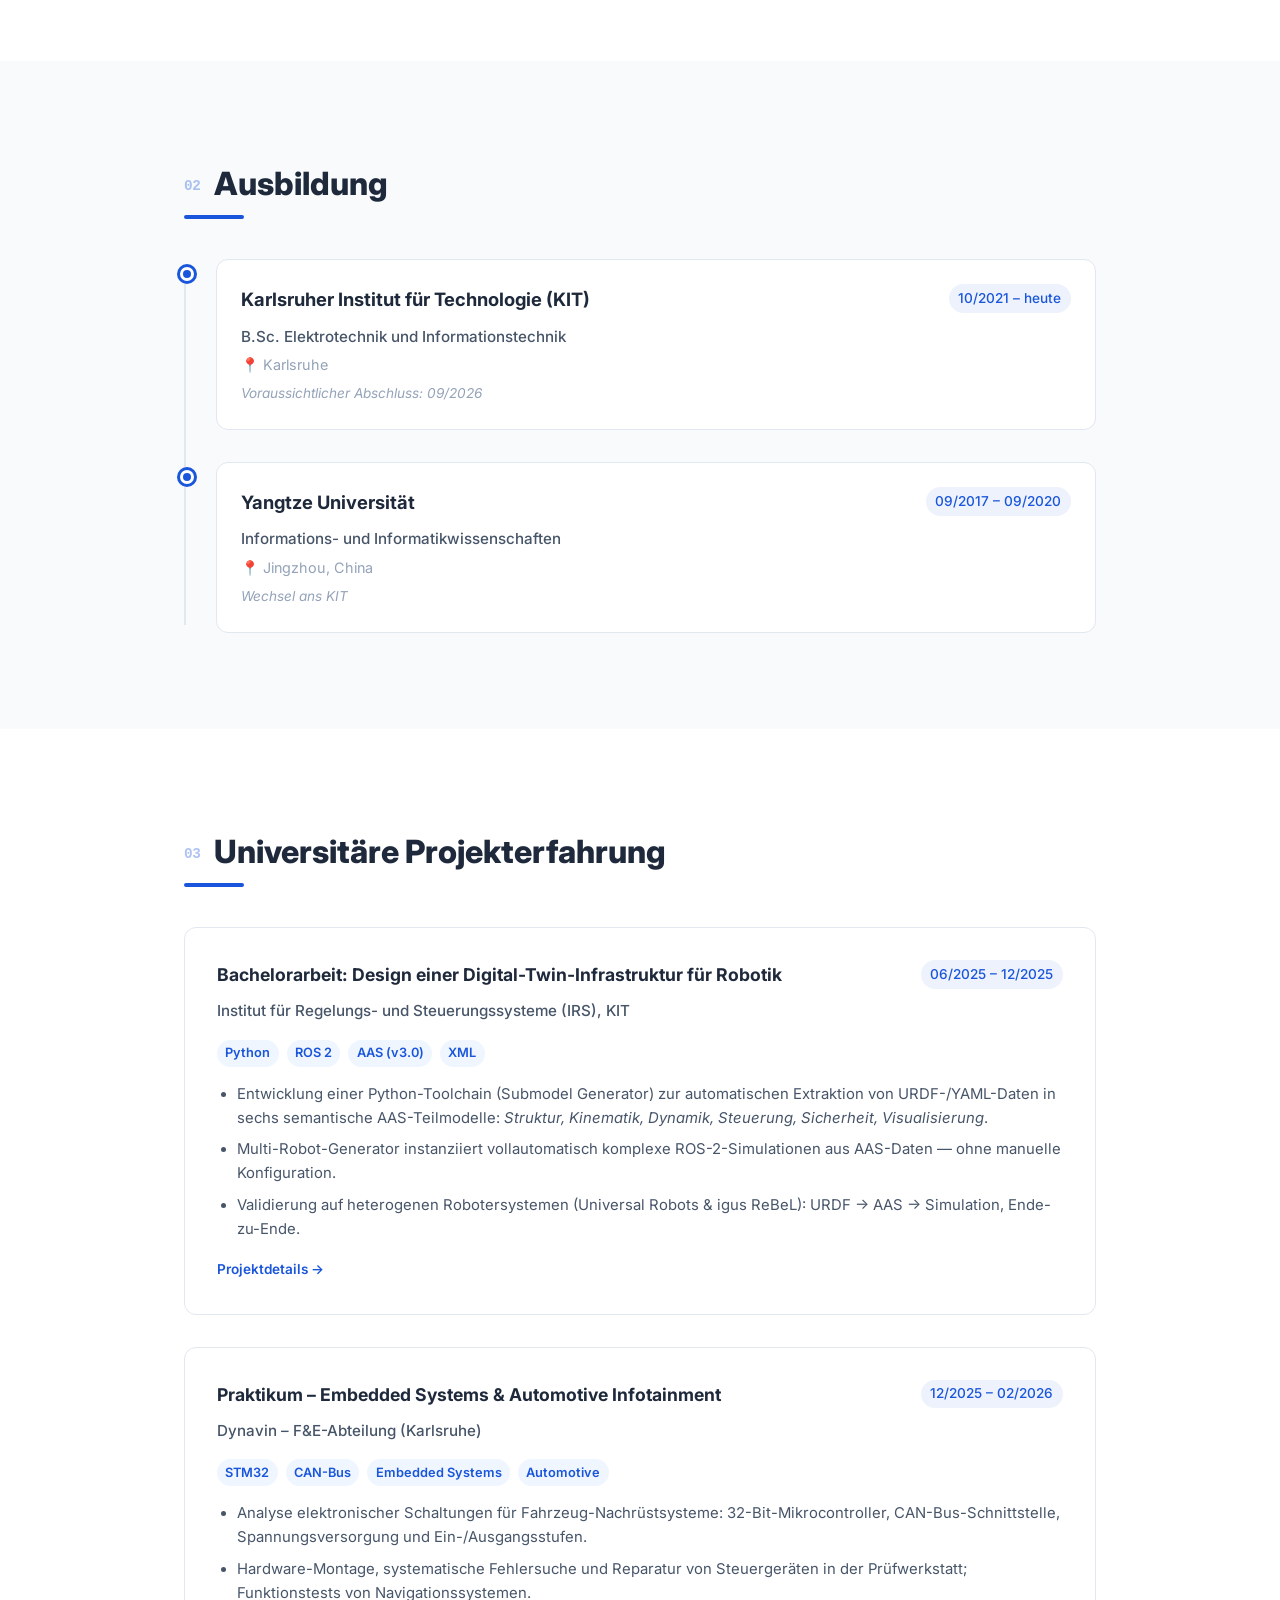
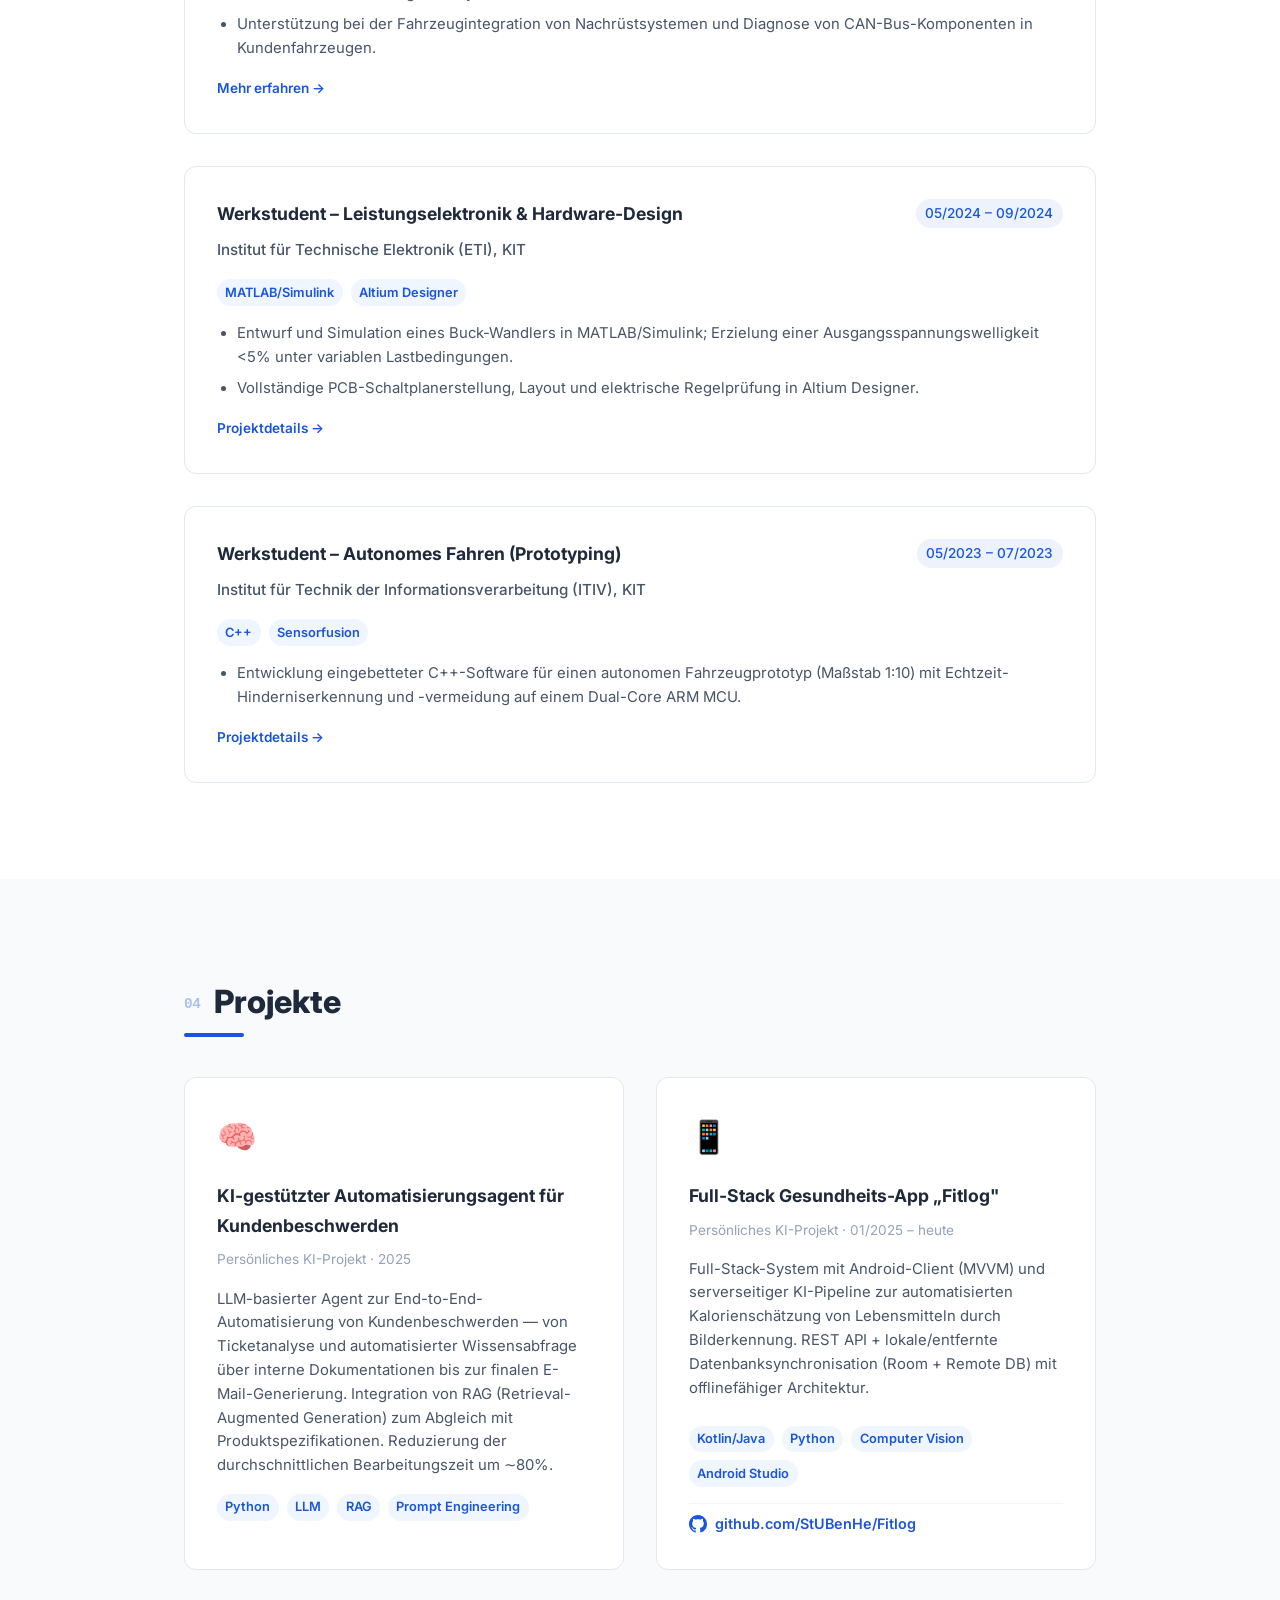
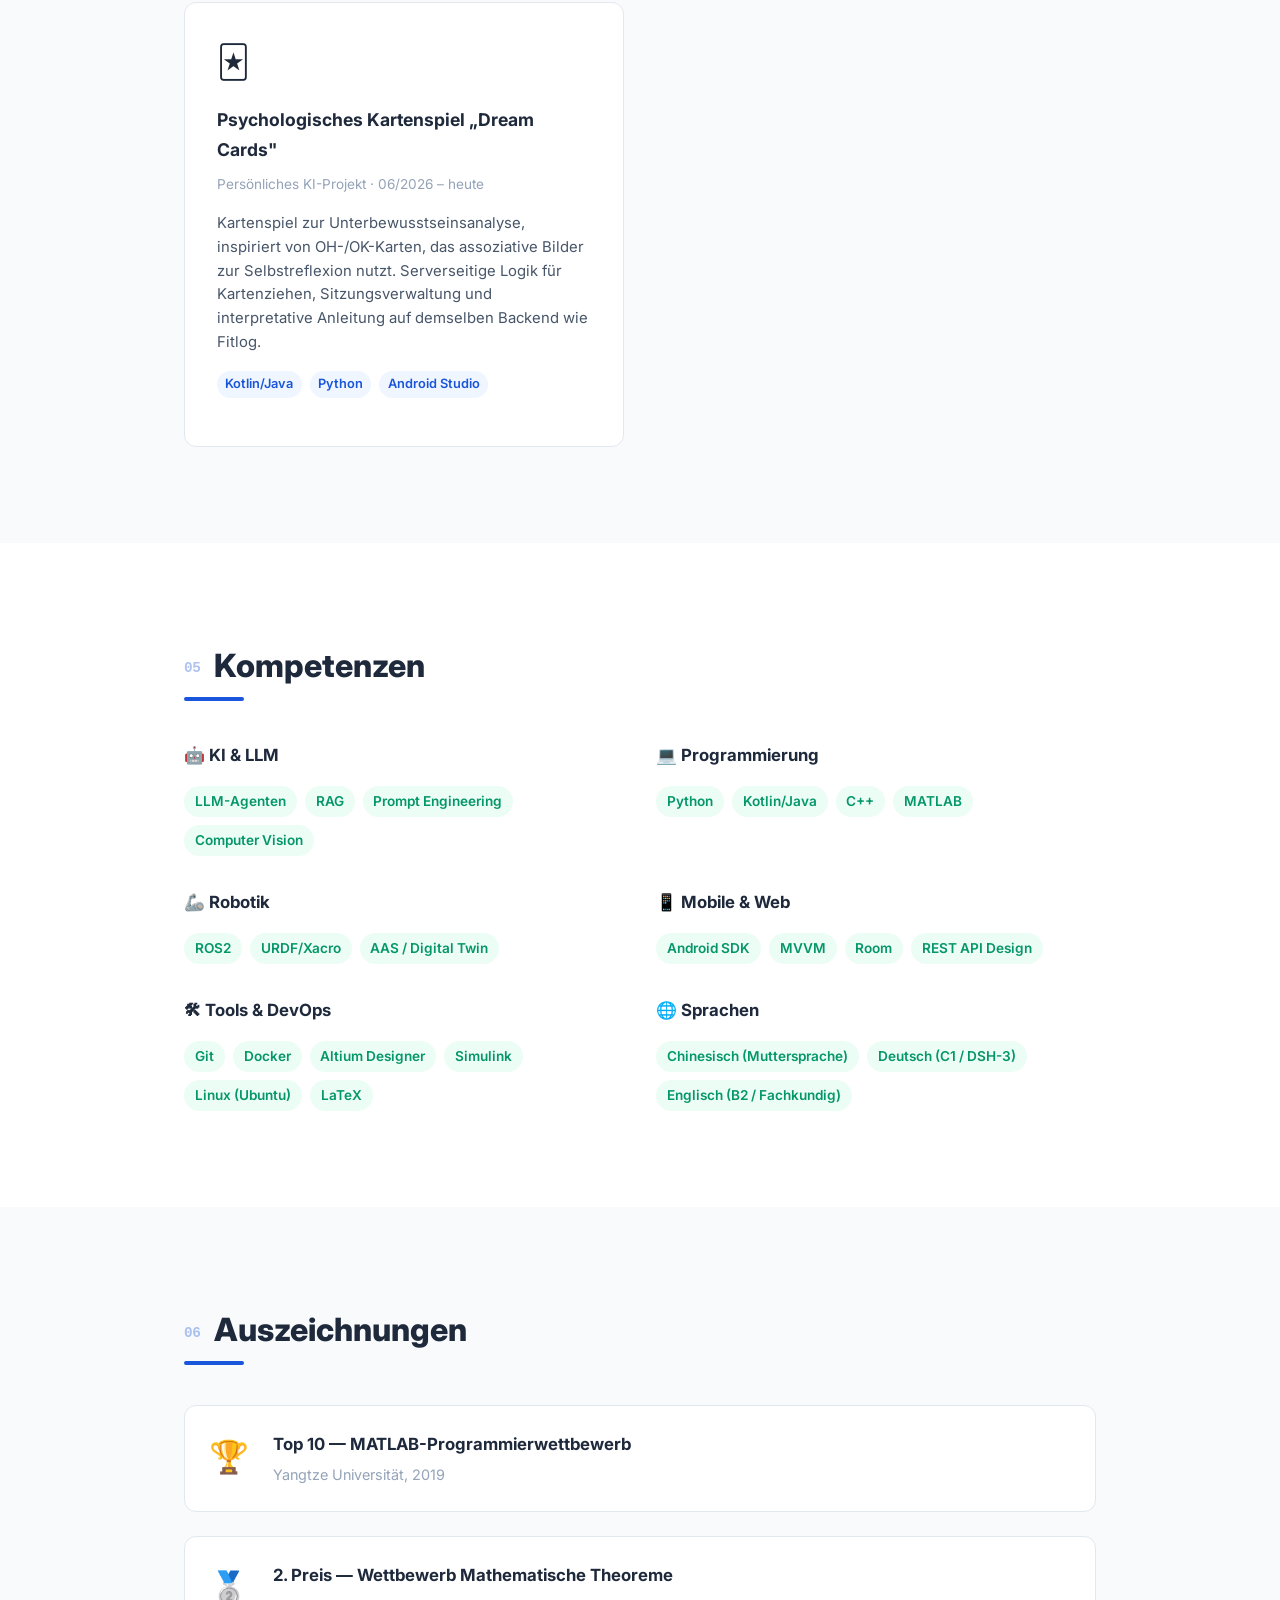
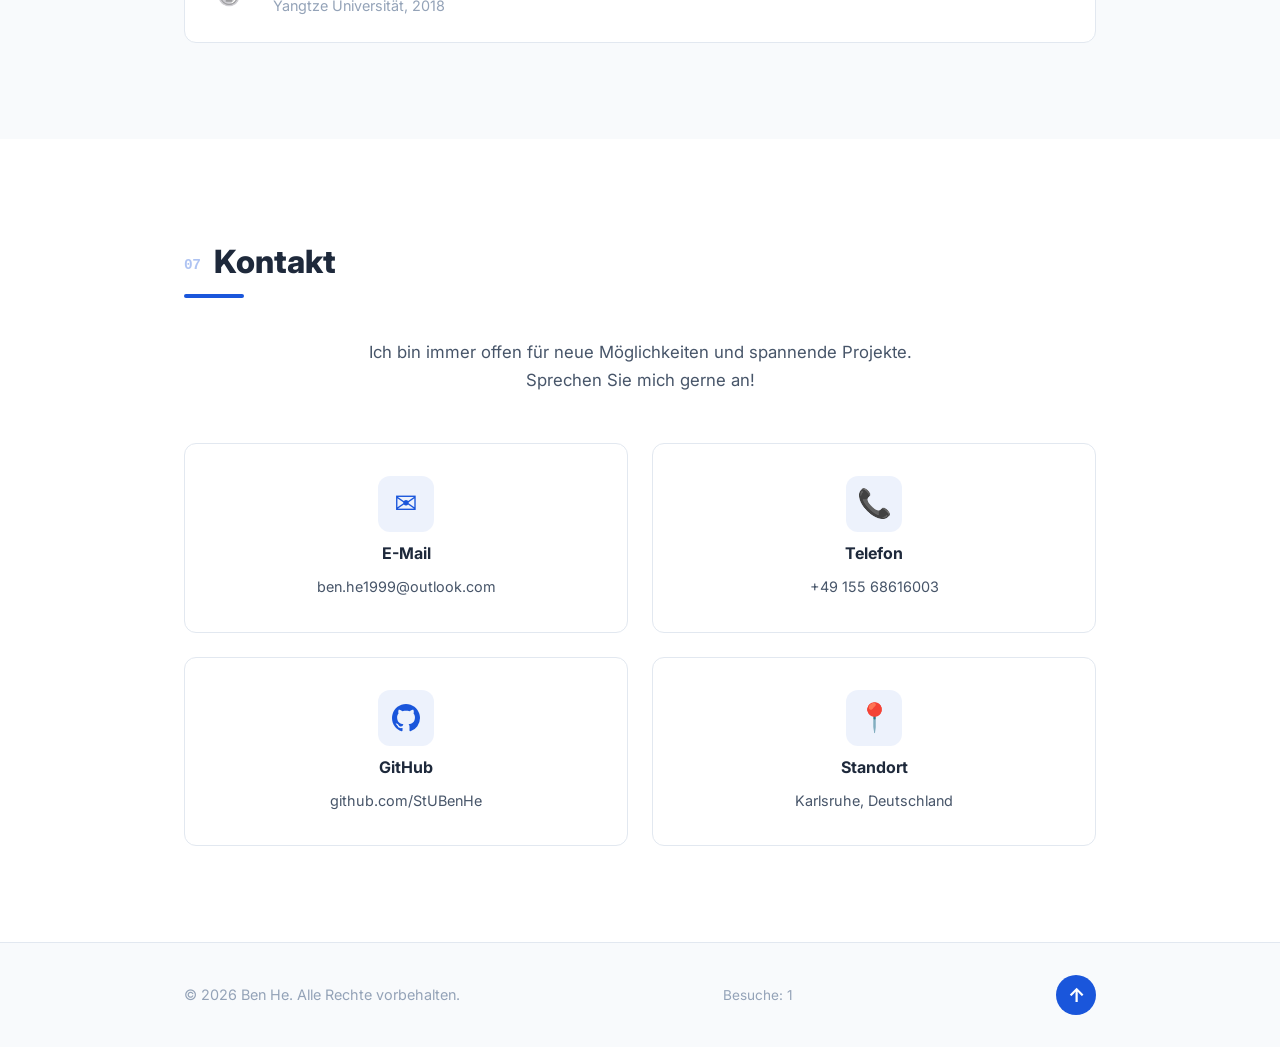
==== commit 3f621a80: "feat: add Dynavin internship experience card and summary page - New praktikum.html: privacy-safe sum" ====
--- a/index.html
+++ b/index.html
@@ -159,6 +159,28 @@
               <span class="exp-card-more" data-i18n="exp-thesis-more">Projektdetails →</span>
             </a>
           </article>
+          <!-- Praktikum Dynavin -->
+          <article class="exp-card">
+            <a href="praktikum.html" class="exp-card-link" aria-label="Praktikum: CAN-Bus-Interface für Fahrzeug-Infotainment – Details">
+              <div class="exp-card-header">
+                <h3 data-i18n="exp-praktikum-title">Praktikum – Embedded Systems &amp; Automotive Infotainment</h3>
+                <span class="exp-date">12/2025 – 02/2026</span>
+              </div>
+              <p class="exp-company" data-i18n="exp-praktikum-company">Dynavin – F&amp;E-Abteilung (Karlsruhe)</p>
+              <div class="exp-tags">
+                <span class="tag">STM32</span>
+                <span class="tag">CAN-Bus</span>
+                <span class="tag">Embedded Systems</span>
+                <span class="tag">Automotive</span>
+              </div>
+              <ul class="exp-details">
+                <li data-i18n="exp-praktikum-1">Analyse elektronischer Schaltungen für Fahrzeug-Nachrüstsysteme: 32-Bit-Mikrocontroller, CAN-Bus-Schnittstelle, Spannungsversorgung und Ein-/Ausgangsstufen.</li>
+                <li data-i18n="exp-praktikum-2">Hardware-Montage, systematische Fehlersuche und Reparatur von Steuergeräten in der Prüfwerkstatt; Funktionstests von Navigationssystemen.</li>
+                <li data-i18n="exp-praktikum-3">Unterstützung bei der Fahrzeugintegration von Nachrüstsystemen und Diagnose von CAN-Bus-Komponenten in Kundenfahrzeugen.</li>
+              </ul>
+              <span class="exp-card-more" data-i18n="exp-praktikum-more">Mehr erfahren →</span>
+            </a>
+          </article>
           <!-- ETI -->
           <article class="exp-card">
             <a href="power-electronics.html" class="exp-card-link" aria-label="Leistungselektronik & Hardware-Design – Details">
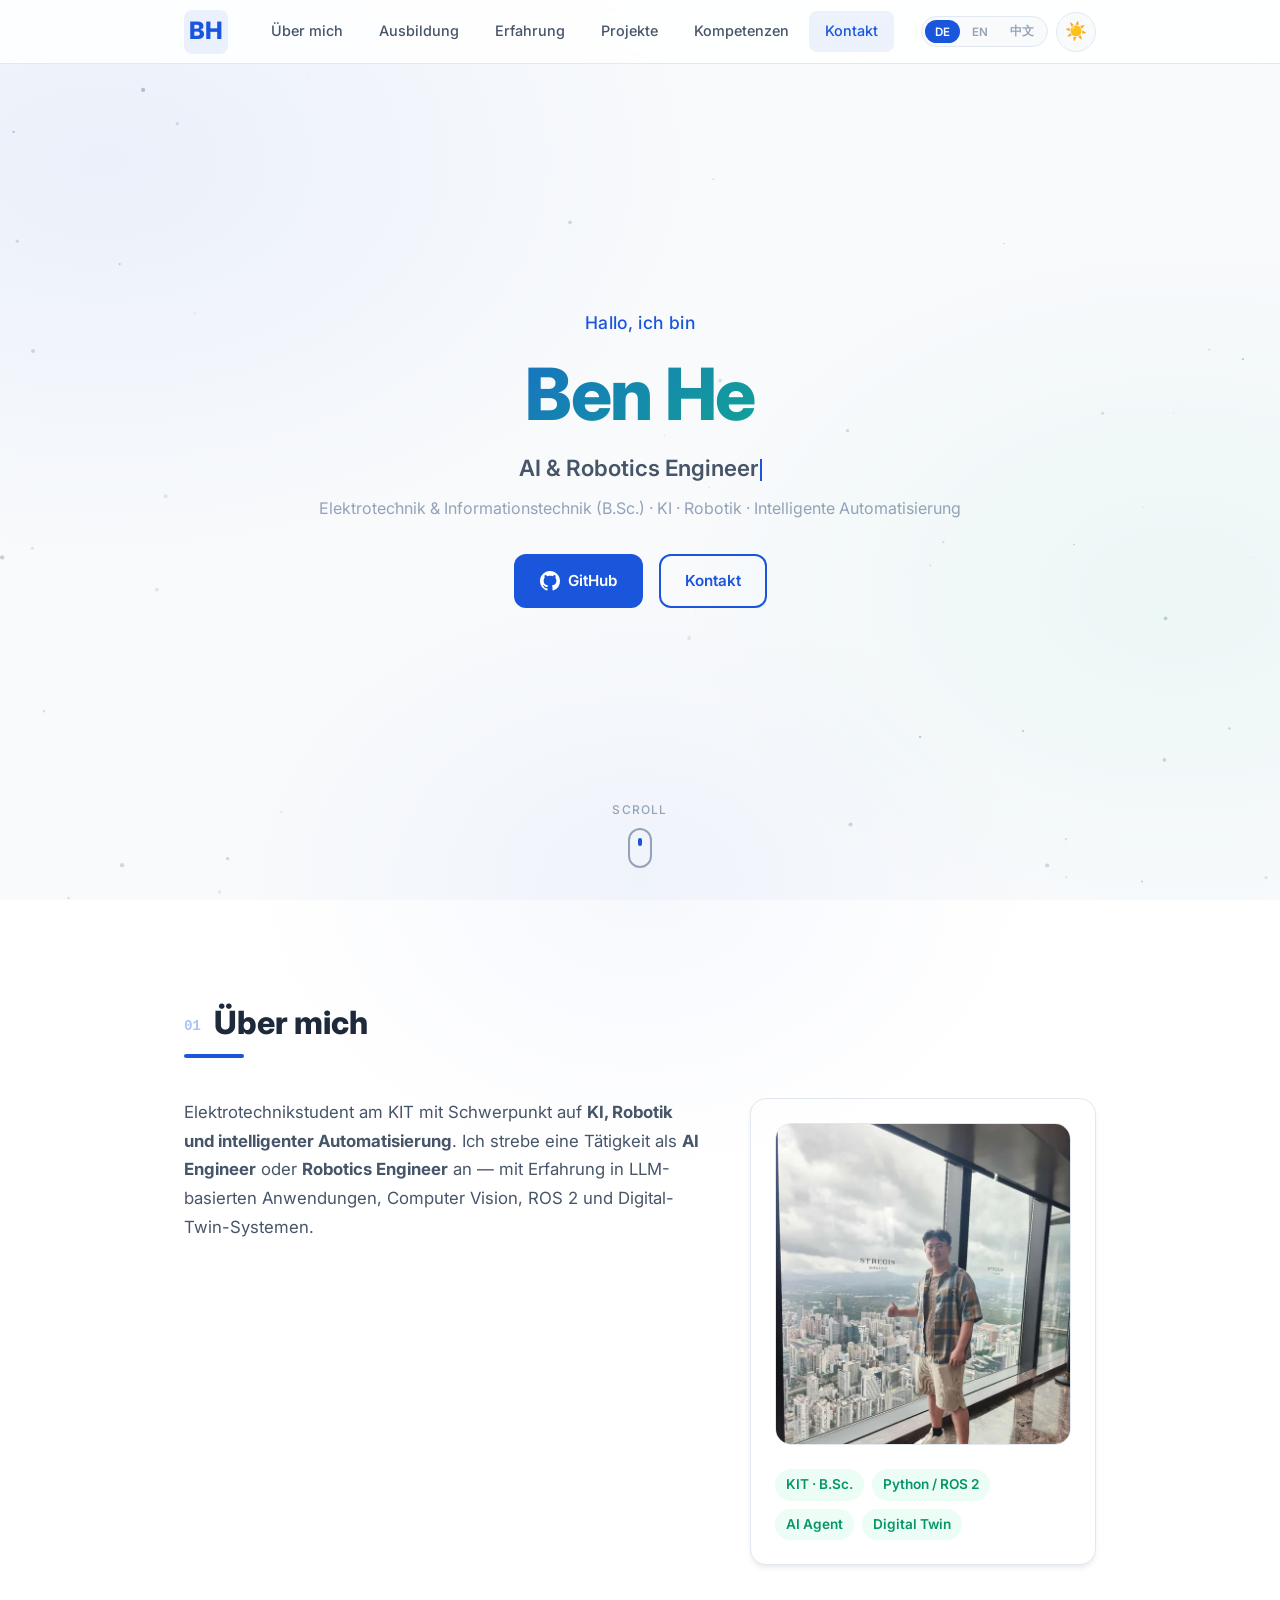
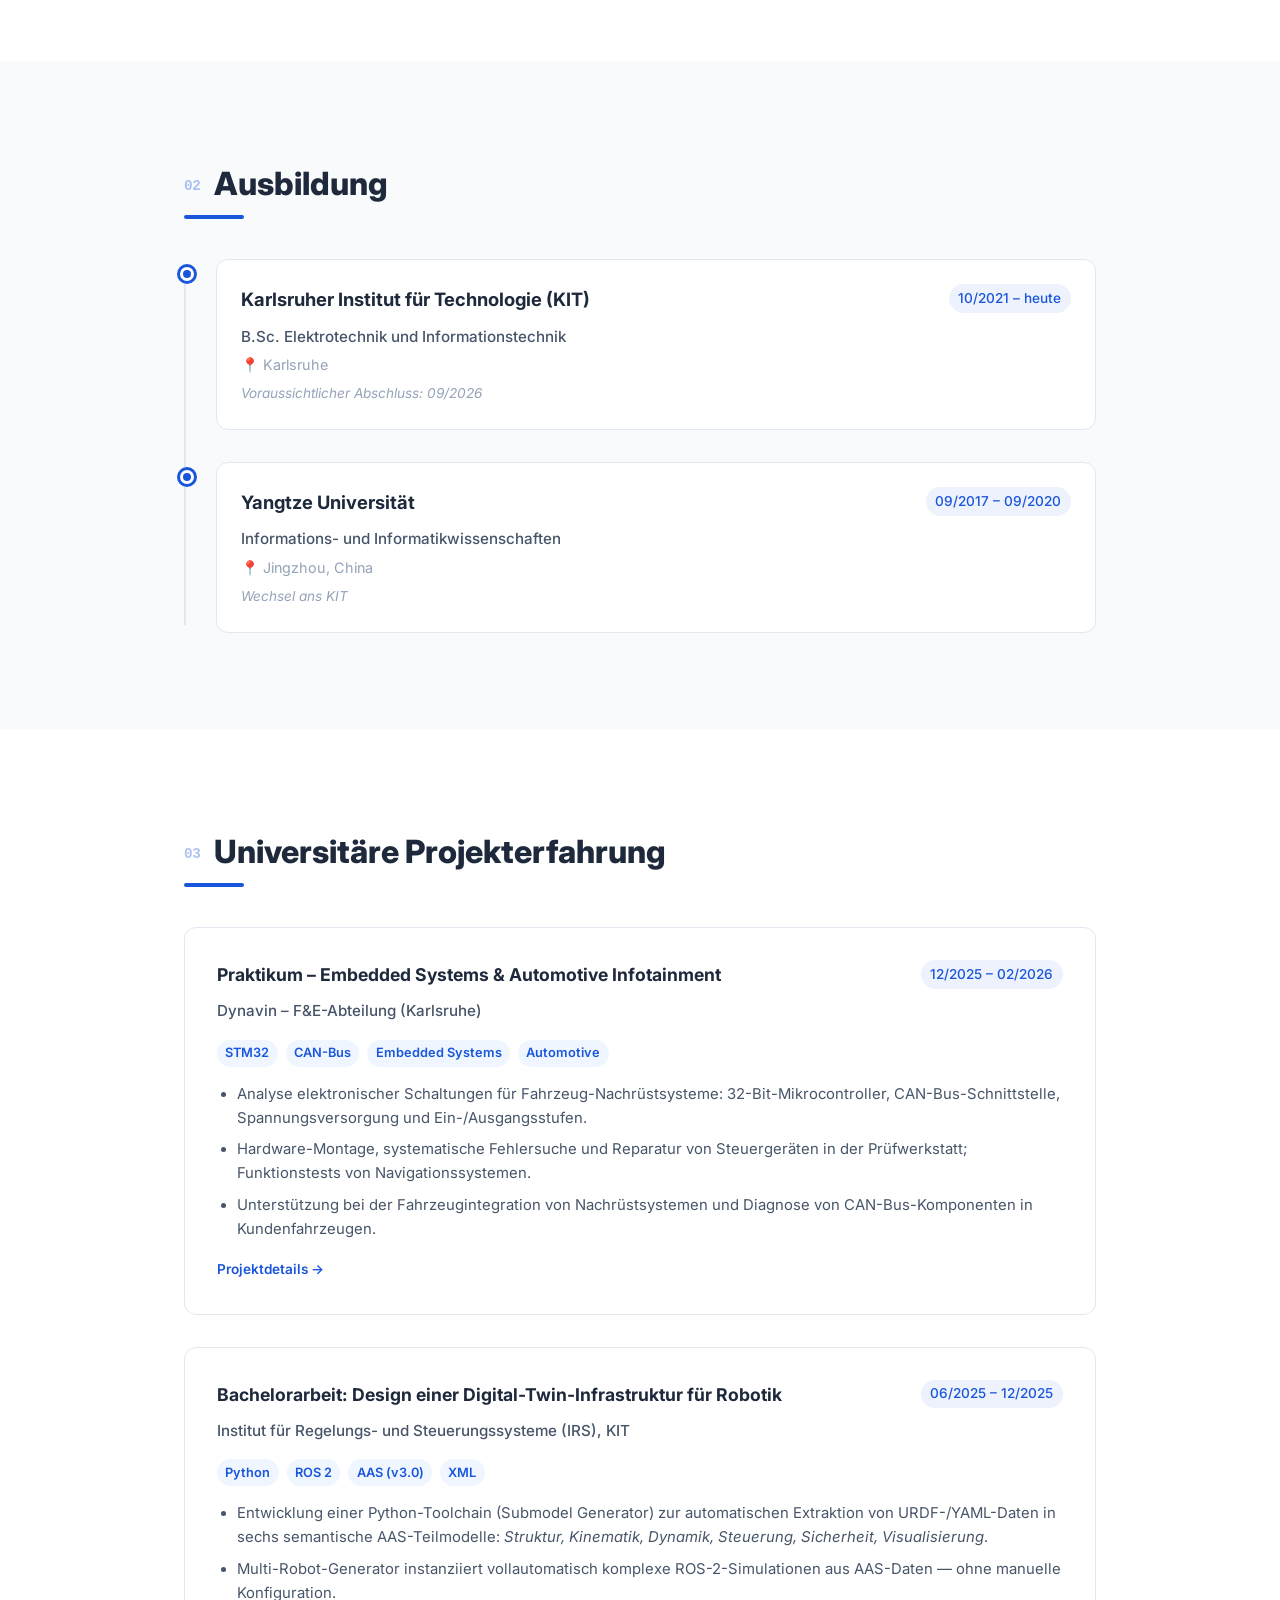
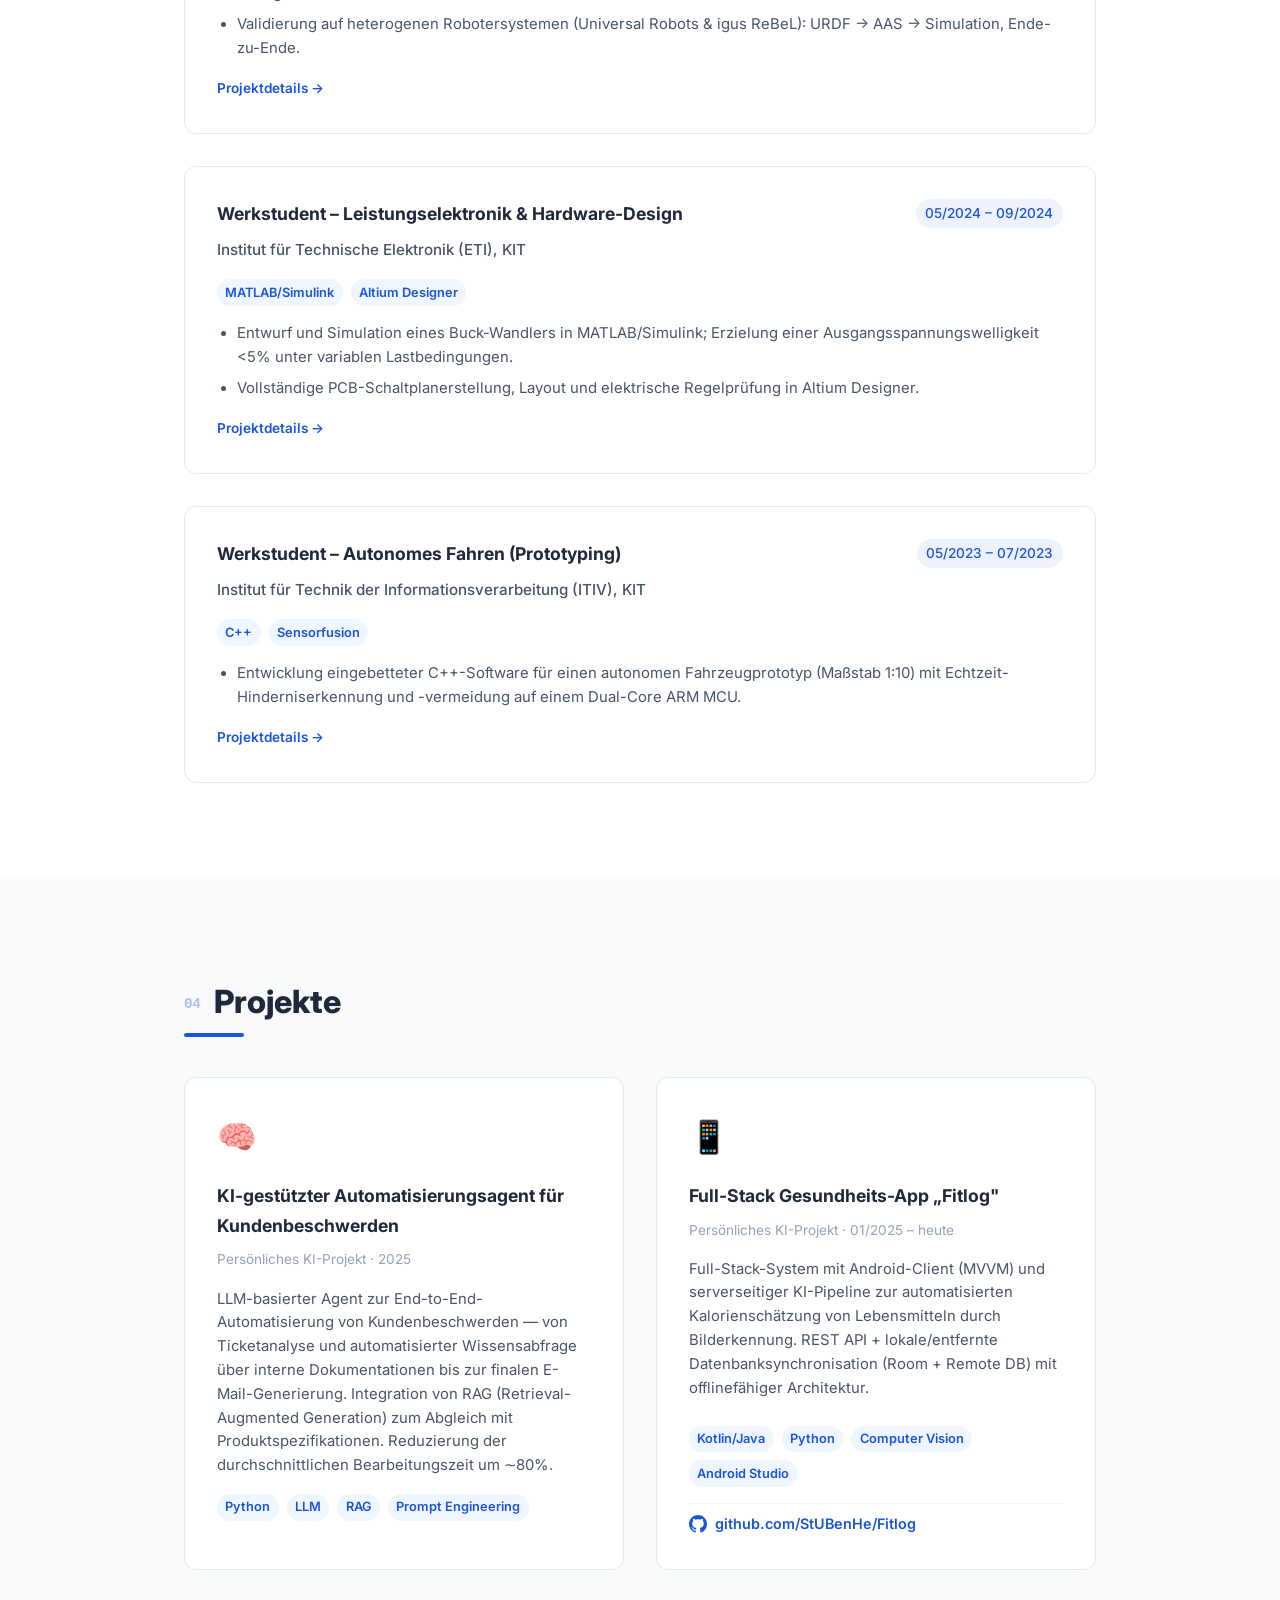
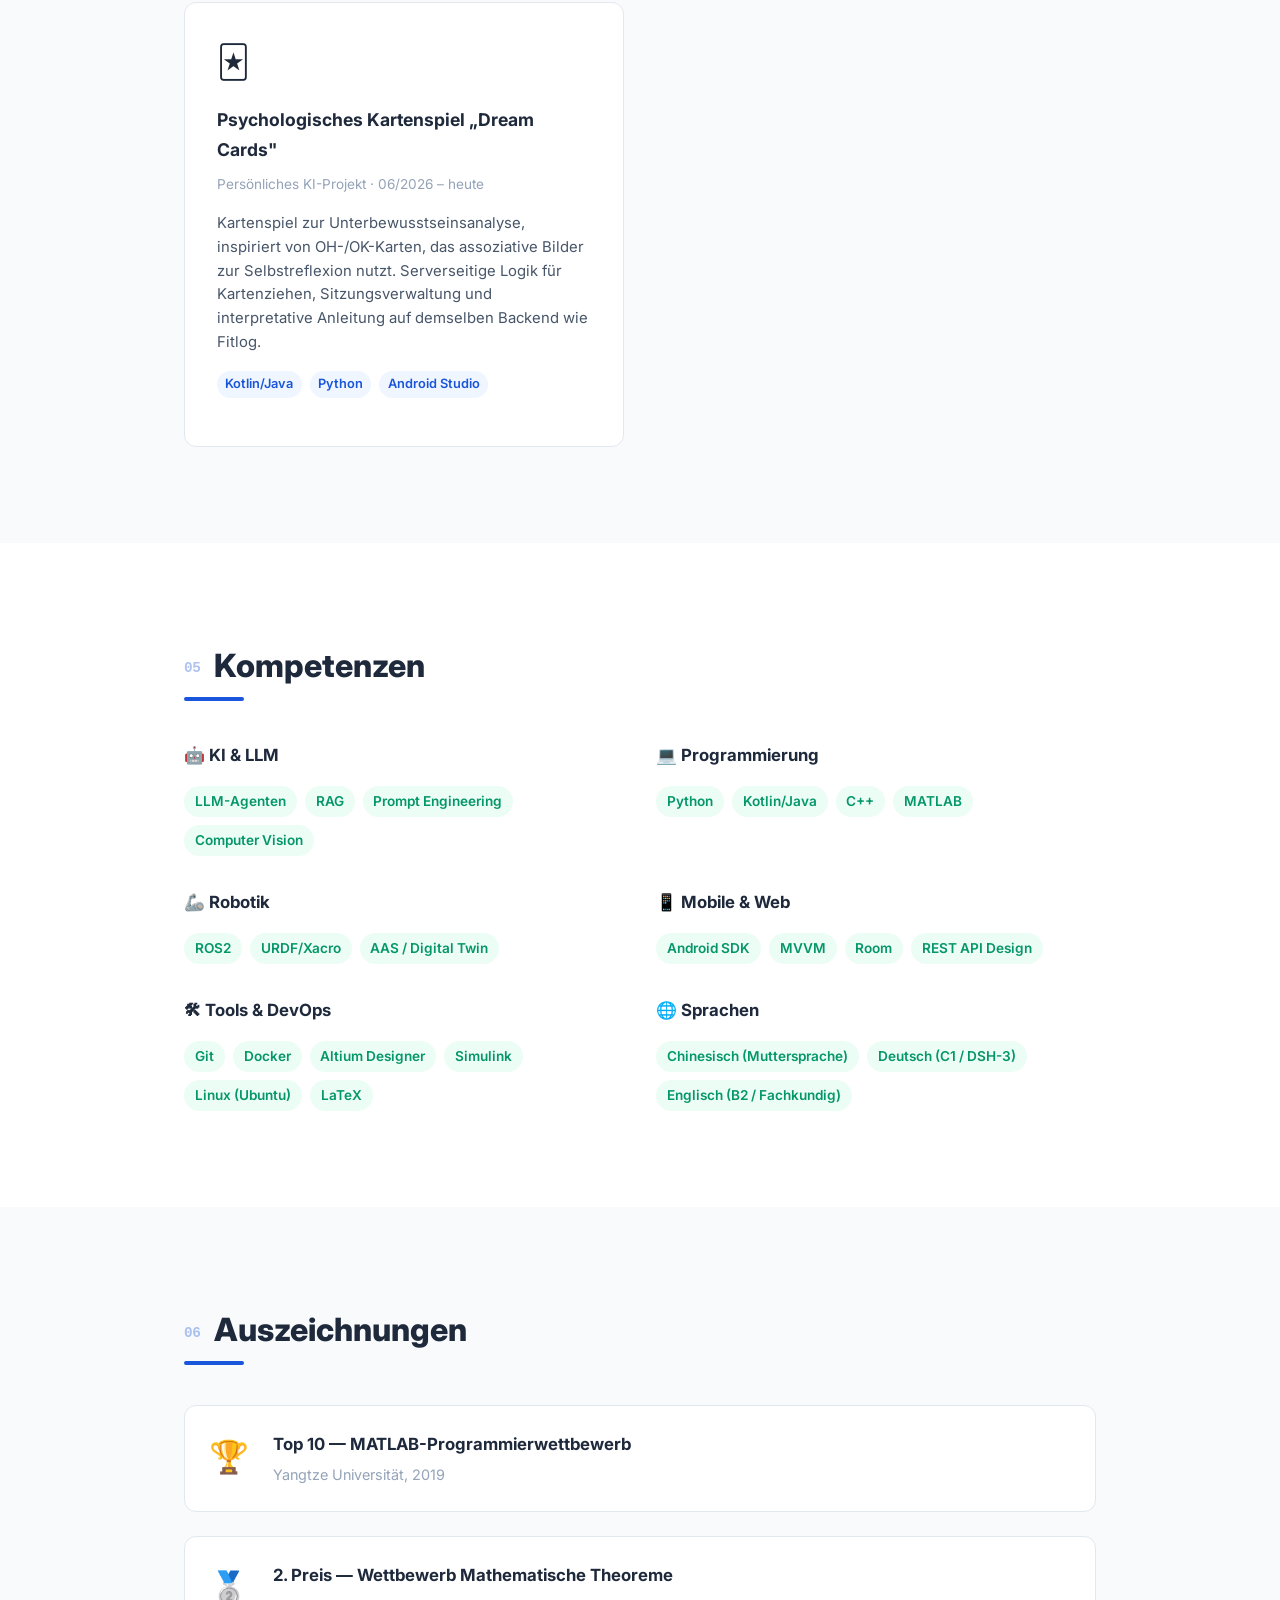
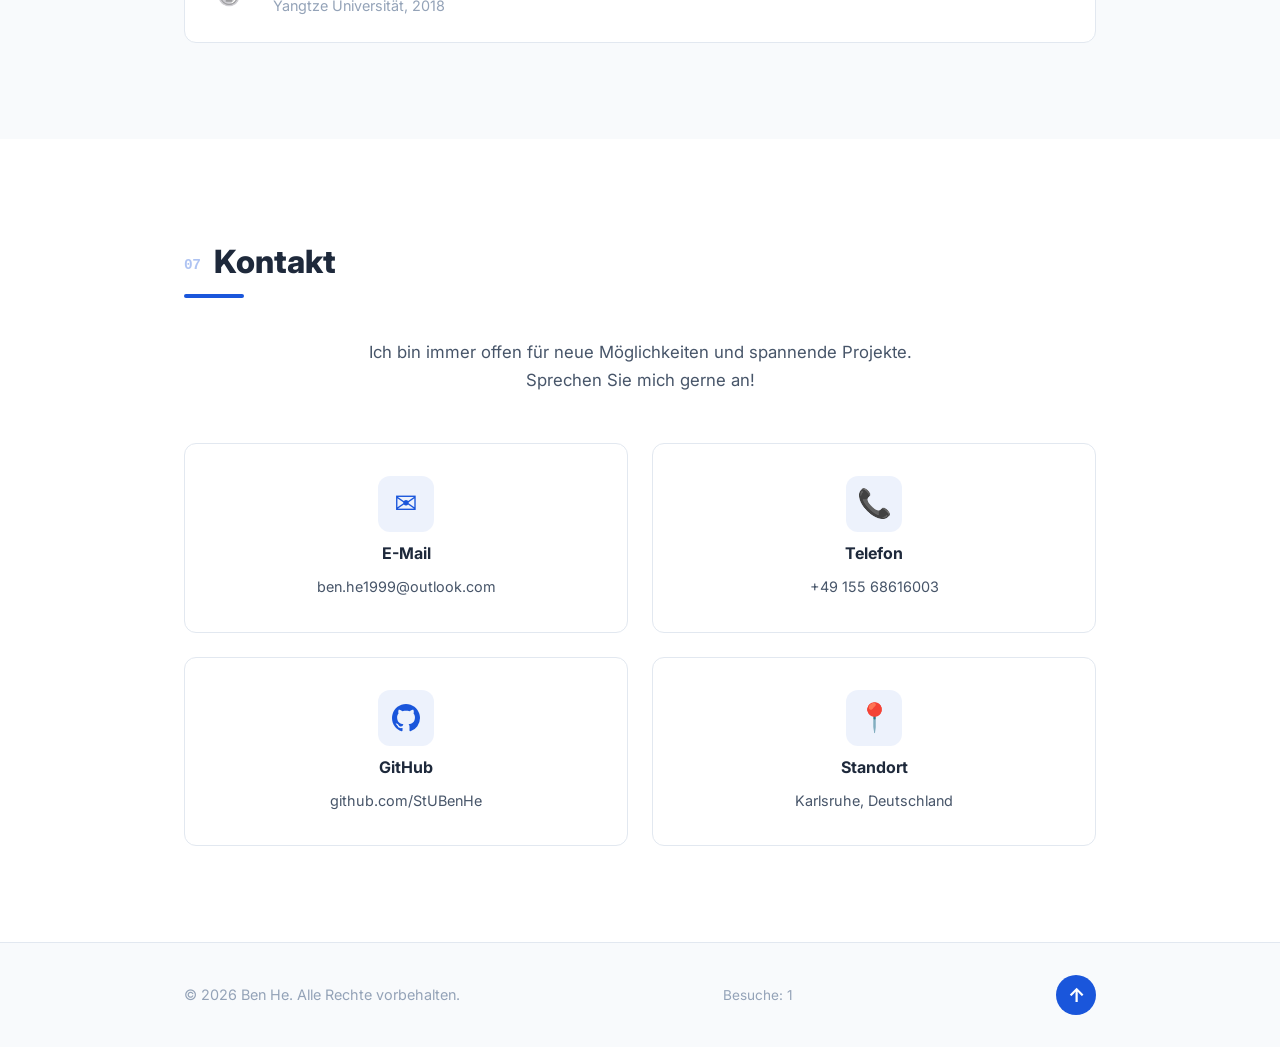
==== commit 9f80f10a: "fix: order internship card newest-first, align 'more' label with other cards" ====
--- a/index.html
+++ b/index.html
@@ -137,6 +137,28 @@
       <div class="container">
         <h2 class="section-title"><span class="section-num">03</span> <span data-i18n="exp-title">Universitäre Projekterfahrung</span></h2>
         <div class="exp-grid">
+          <!-- Praktikum Dynavin -->
+          <article class="exp-card">
+            <a href="praktikum.html" class="exp-card-link" aria-label="Praktikum: CAN-Bus-Interface für Fahrzeug-Infotainment – Details">
+              <div class="exp-card-header">
+                <h3 data-i18n="exp-praktikum-title">Praktikum – Embedded Systems &amp; Automotive Infotainment</h3>
+                <span class="exp-date">12/2025 – 02/2026</span>
+              </div>
+              <p class="exp-company" data-i18n="exp-praktikum-company">Dynavin – F&amp;E-Abteilung (Karlsruhe)</p>
+              <div class="exp-tags">
+                <span class="tag">STM32</span>
+                <span class="tag">CAN-Bus</span>
+                <span class="tag">Embedded Systems</span>
+                <span class="tag">Automotive</span>
+              </div>
+              <ul class="exp-details">
+                <li data-i18n="exp-praktikum-1">Analyse elektronischer Schaltungen für Fahrzeug-Nachrüstsysteme: 32-Bit-Mikrocontroller, CAN-Bus-Schnittstelle, Spannungsversorgung und Ein-/Ausgangsstufen.</li>
+                <li data-i18n="exp-praktikum-2">Hardware-Montage, systematische Fehlersuche und Reparatur von Steuergeräten in der Prüfwerkstatt; Funktionstests von Navigationssystemen.</li>
+                <li data-i18n="exp-praktikum-3">Unterstützung bei der Fahrzeugintegration von Nachrüstsystemen und Diagnose von CAN-Bus-Komponenten in Kundenfahrzeugen.</li>
+              </ul>
+              <span class="exp-card-more" data-i18n="exp-praktikum-more">Projektdetails →</span>
+            </a>
+          </article>
           <!-- Bachelor Thesis -->
           <article class="exp-card">
             <a href="bachelorarbeit.html" class="exp-card-link" aria-label="Bachelorarbeit: Digital-Twin-Infrastruktur – Details">
@@ -157,28 +179,6 @@
                 <li data-i18n="exp-thesis-3">Validierung auf heterogenen Robotersystemen (Universal Robots &amp; igus ReBeL): URDF → AAS → Simulation, Ende-zu-Ende.</li>
               </ul>
               <span class="exp-card-more" data-i18n="exp-thesis-more">Projektdetails →</span>
-            </a>
-          </article>
-          <!-- Praktikum Dynavin -->
-          <article class="exp-card">
-            <a href="praktikum.html" class="exp-card-link" aria-label="Praktikum: CAN-Bus-Interface für Fahrzeug-Infotainment – Details">
-              <div class="exp-card-header">
-                <h3 data-i18n="exp-praktikum-title">Praktikum – Embedded Systems &amp; Automotive Infotainment</h3>
-                <span class="exp-date">12/2025 – 02/2026</span>
-              </div>
-              <p class="exp-company" data-i18n="exp-praktikum-company">Dynavin – F&amp;E-Abteilung (Karlsruhe)</p>
-              <div class="exp-tags">
-                <span class="tag">STM32</span>
-                <span class="tag">CAN-Bus</span>
-                <span class="tag">Embedded Systems</span>
-                <span class="tag">Automotive</span>
-              </div>
-              <ul class="exp-details">
-                <li data-i18n="exp-praktikum-1">Analyse elektronischer Schaltungen für Fahrzeug-Nachrüstsysteme: 32-Bit-Mikrocontroller, CAN-Bus-Schnittstelle, Spannungsversorgung und Ein-/Ausgangsstufen.</li>
-                <li data-i18n="exp-praktikum-2">Hardware-Montage, systematische Fehlersuche und Reparatur von Steuergeräten in der Prüfwerkstatt; Funktionstests von Navigationssystemen.</li>
-                <li data-i18n="exp-praktikum-3">Unterstützung bei der Fahrzeugintegration von Nachrüstsystemen und Diagnose von CAN-Bus-Komponenten in Kundenfahrzeugen.</li>
-              </ul>
-              <span class="exp-card-more" data-i18n="exp-praktikum-more">Mehr erfahren →</span>
             </a>
           </article>
           <!-- ETI -->
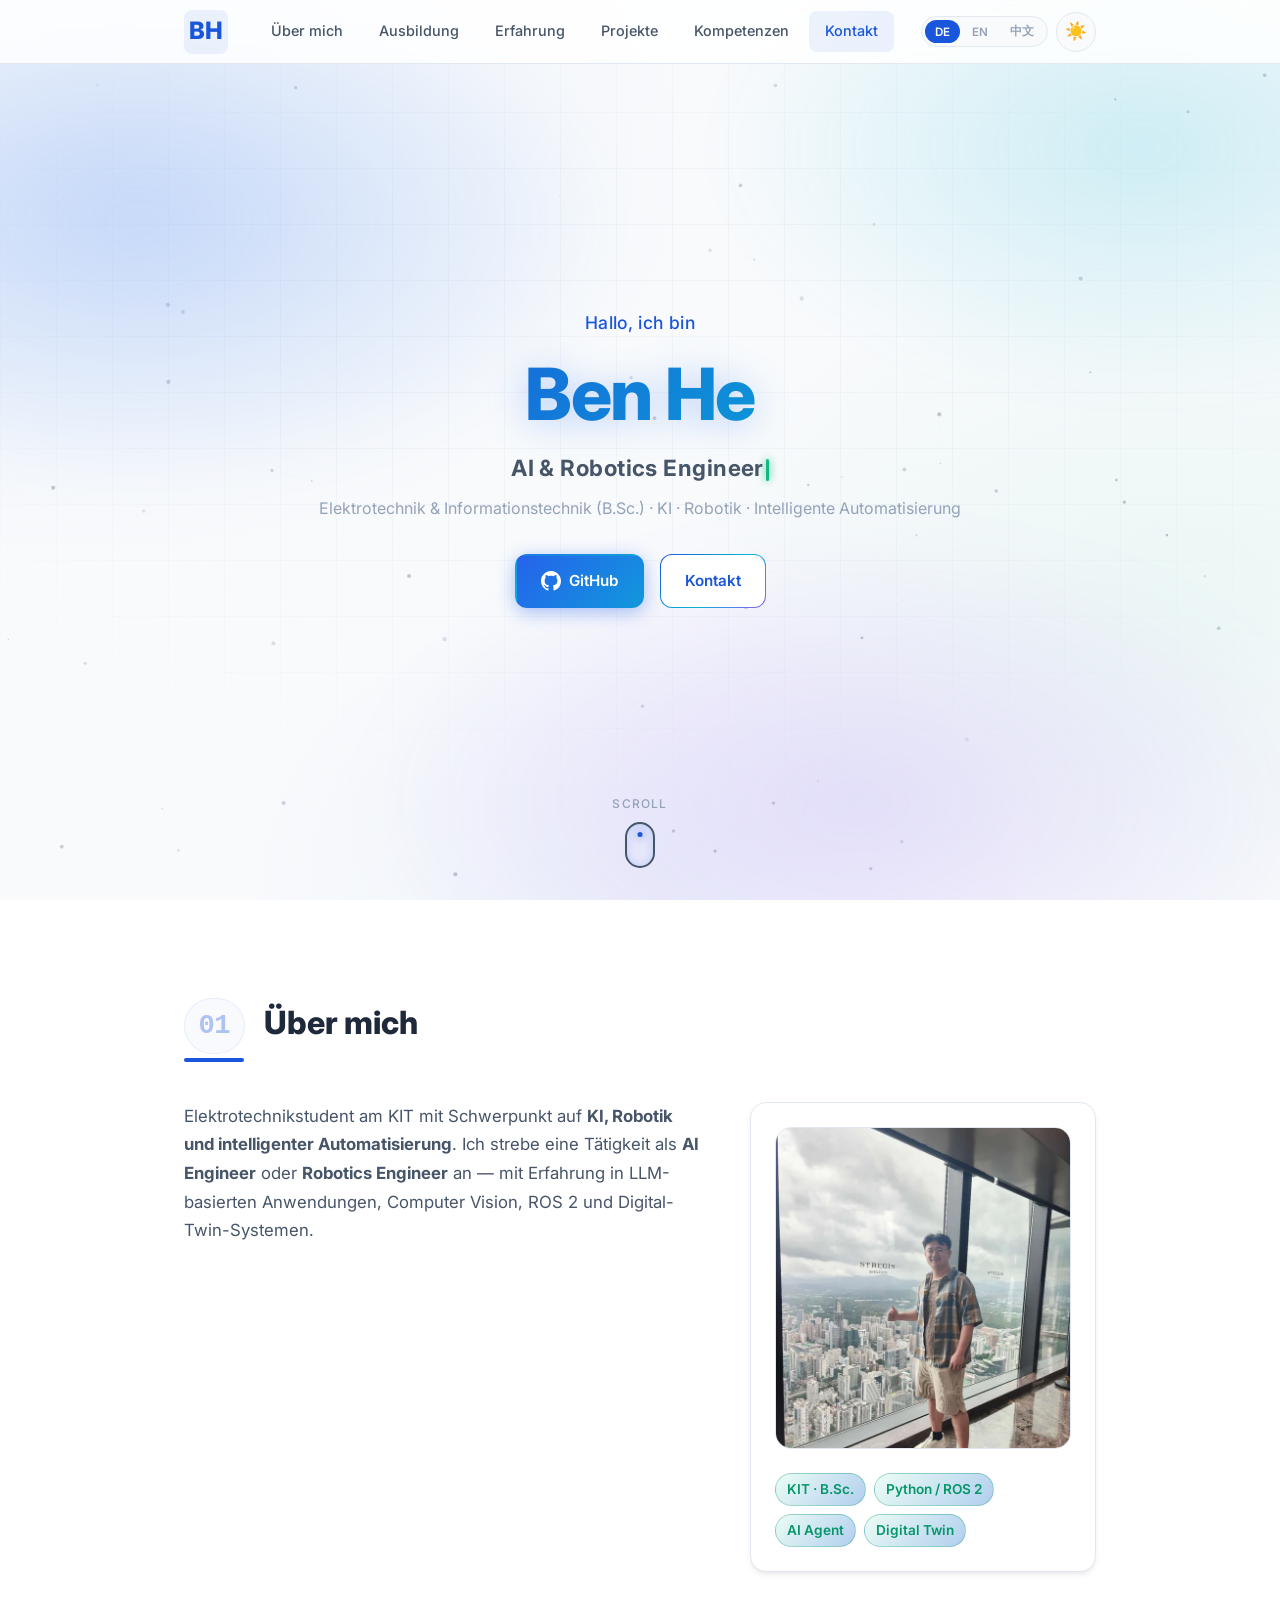
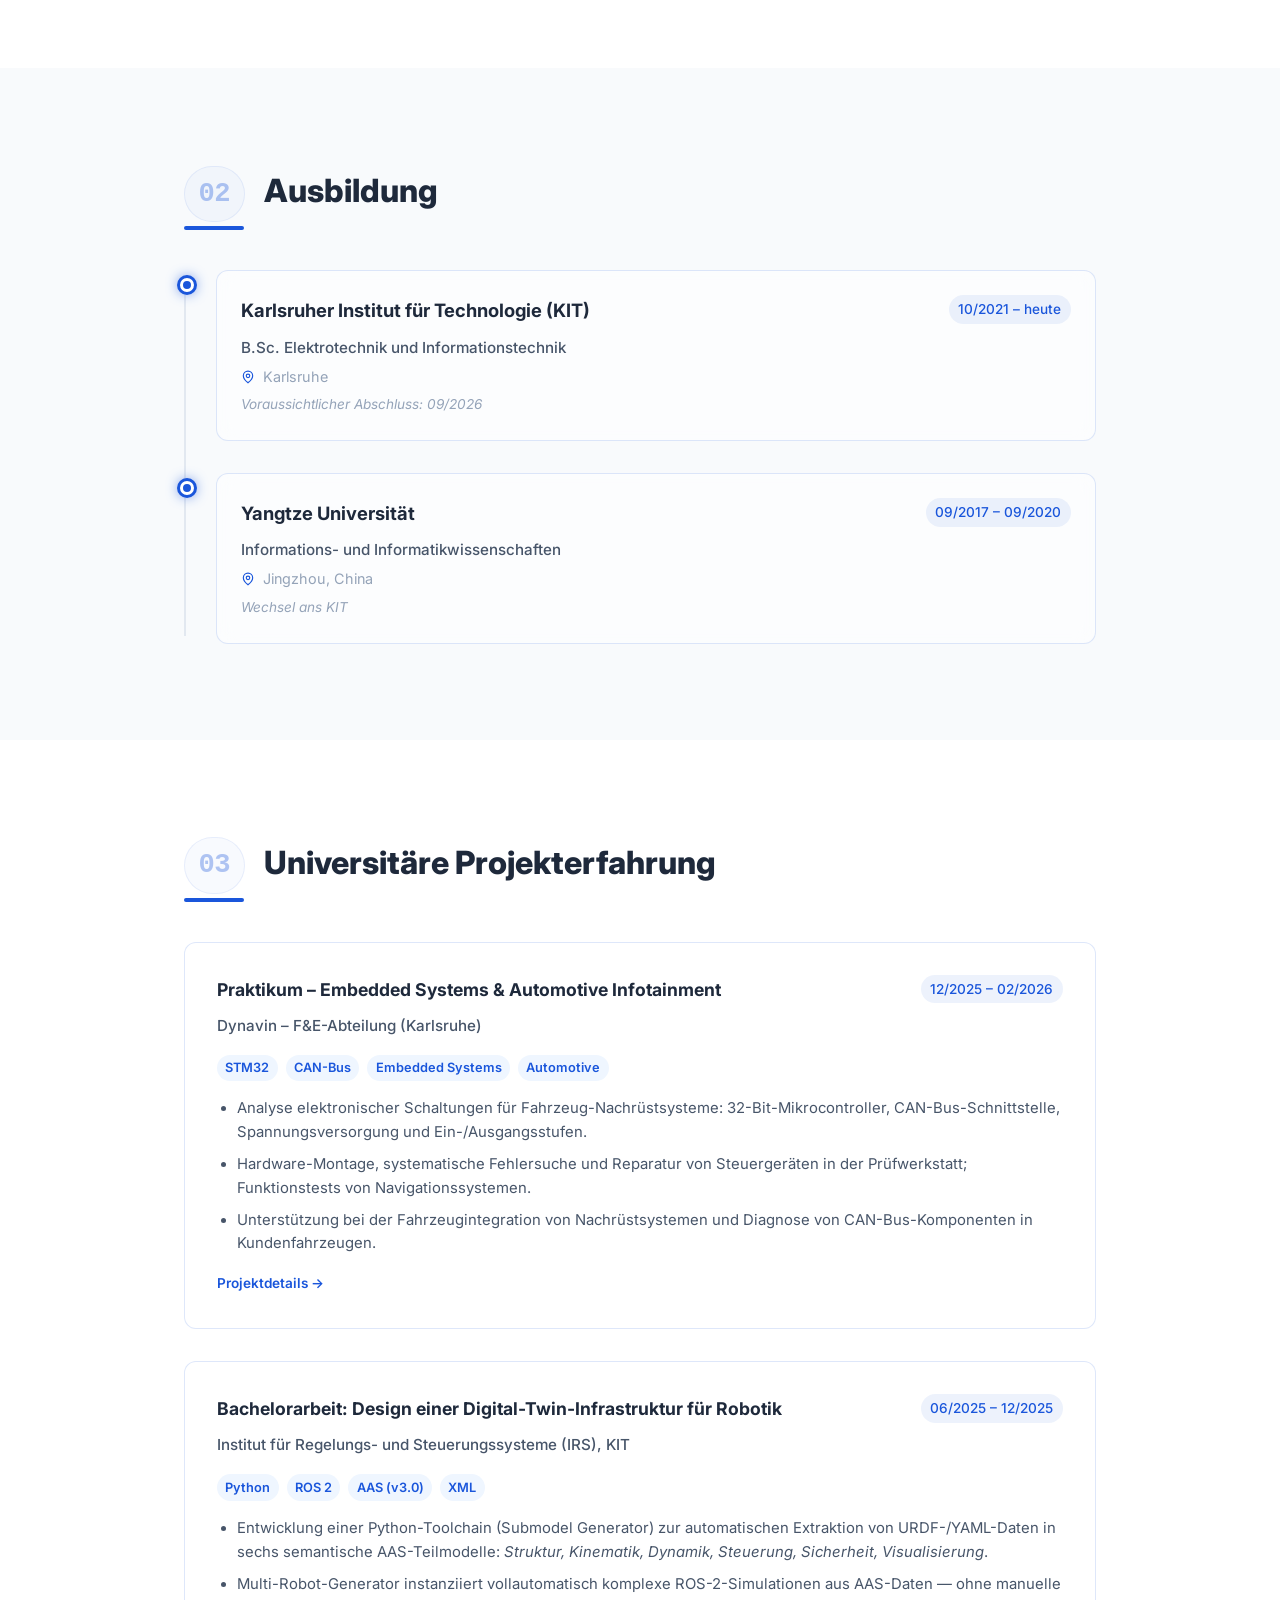
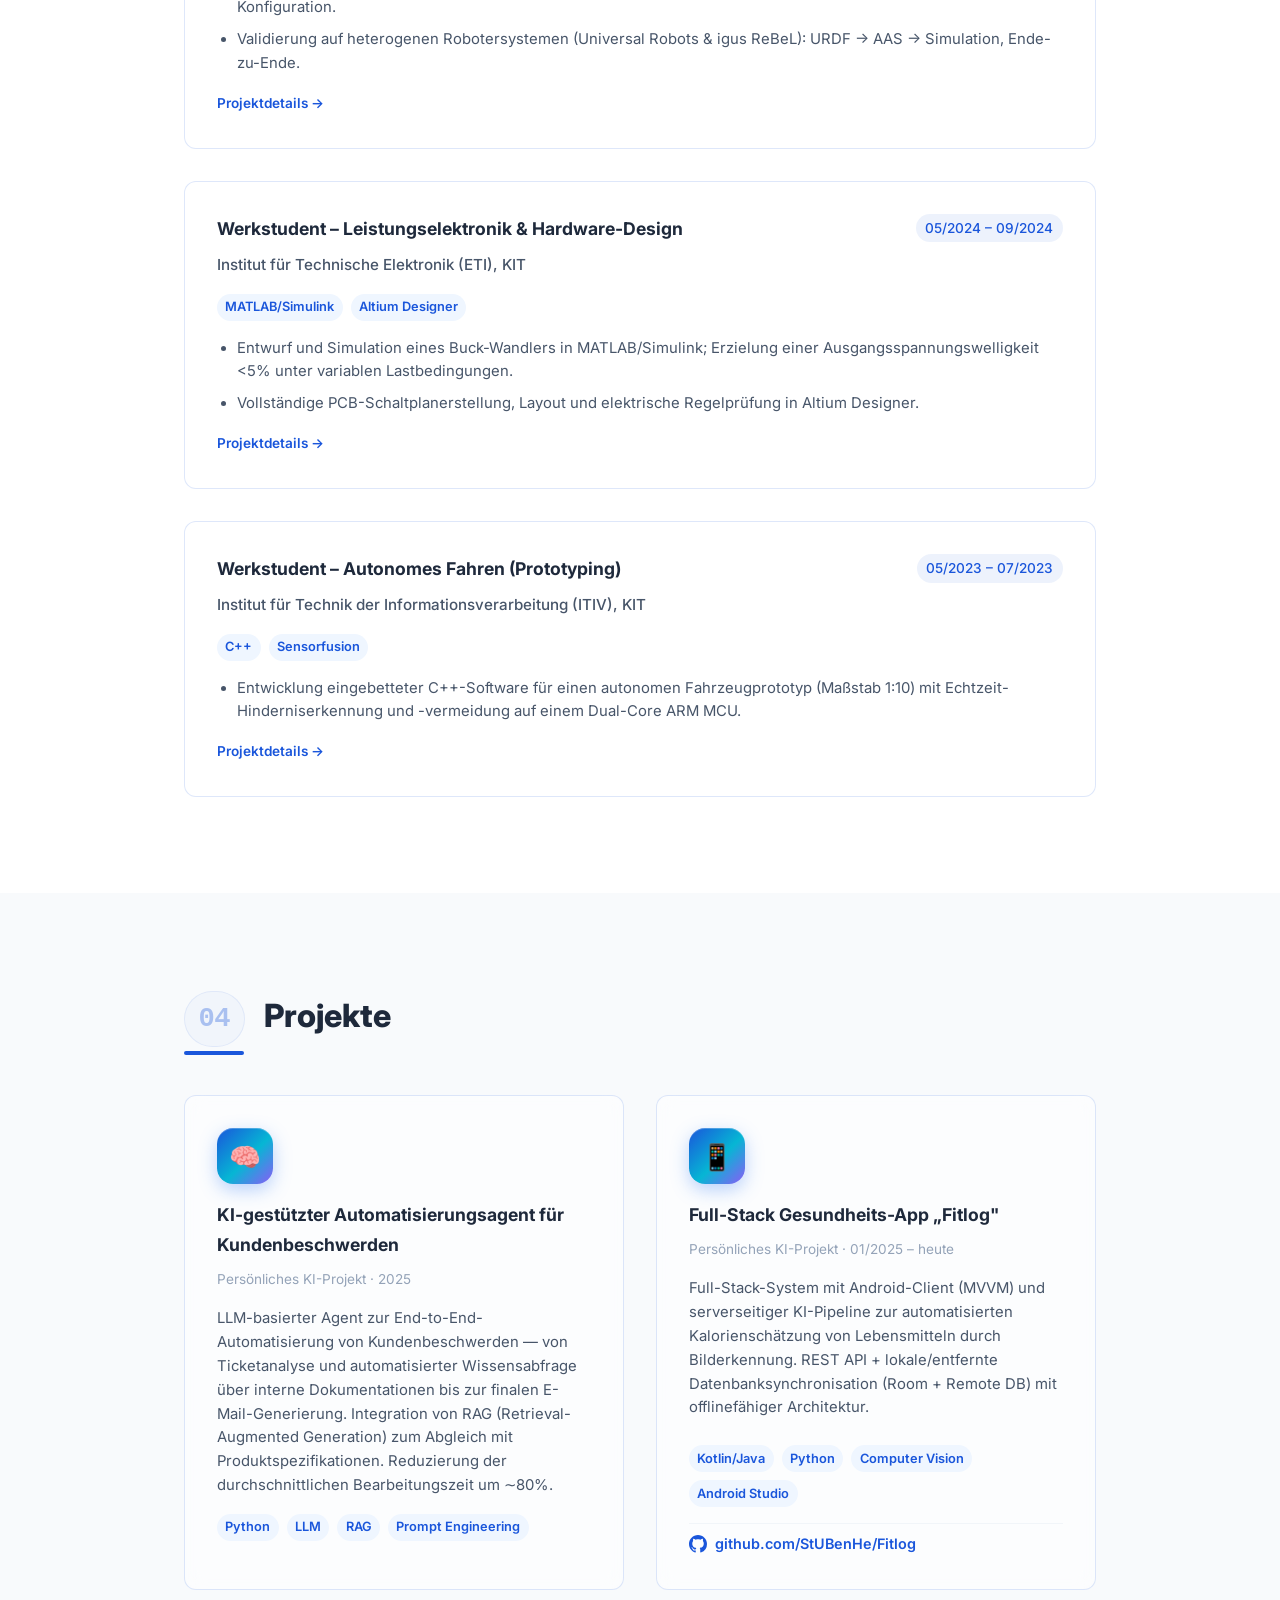
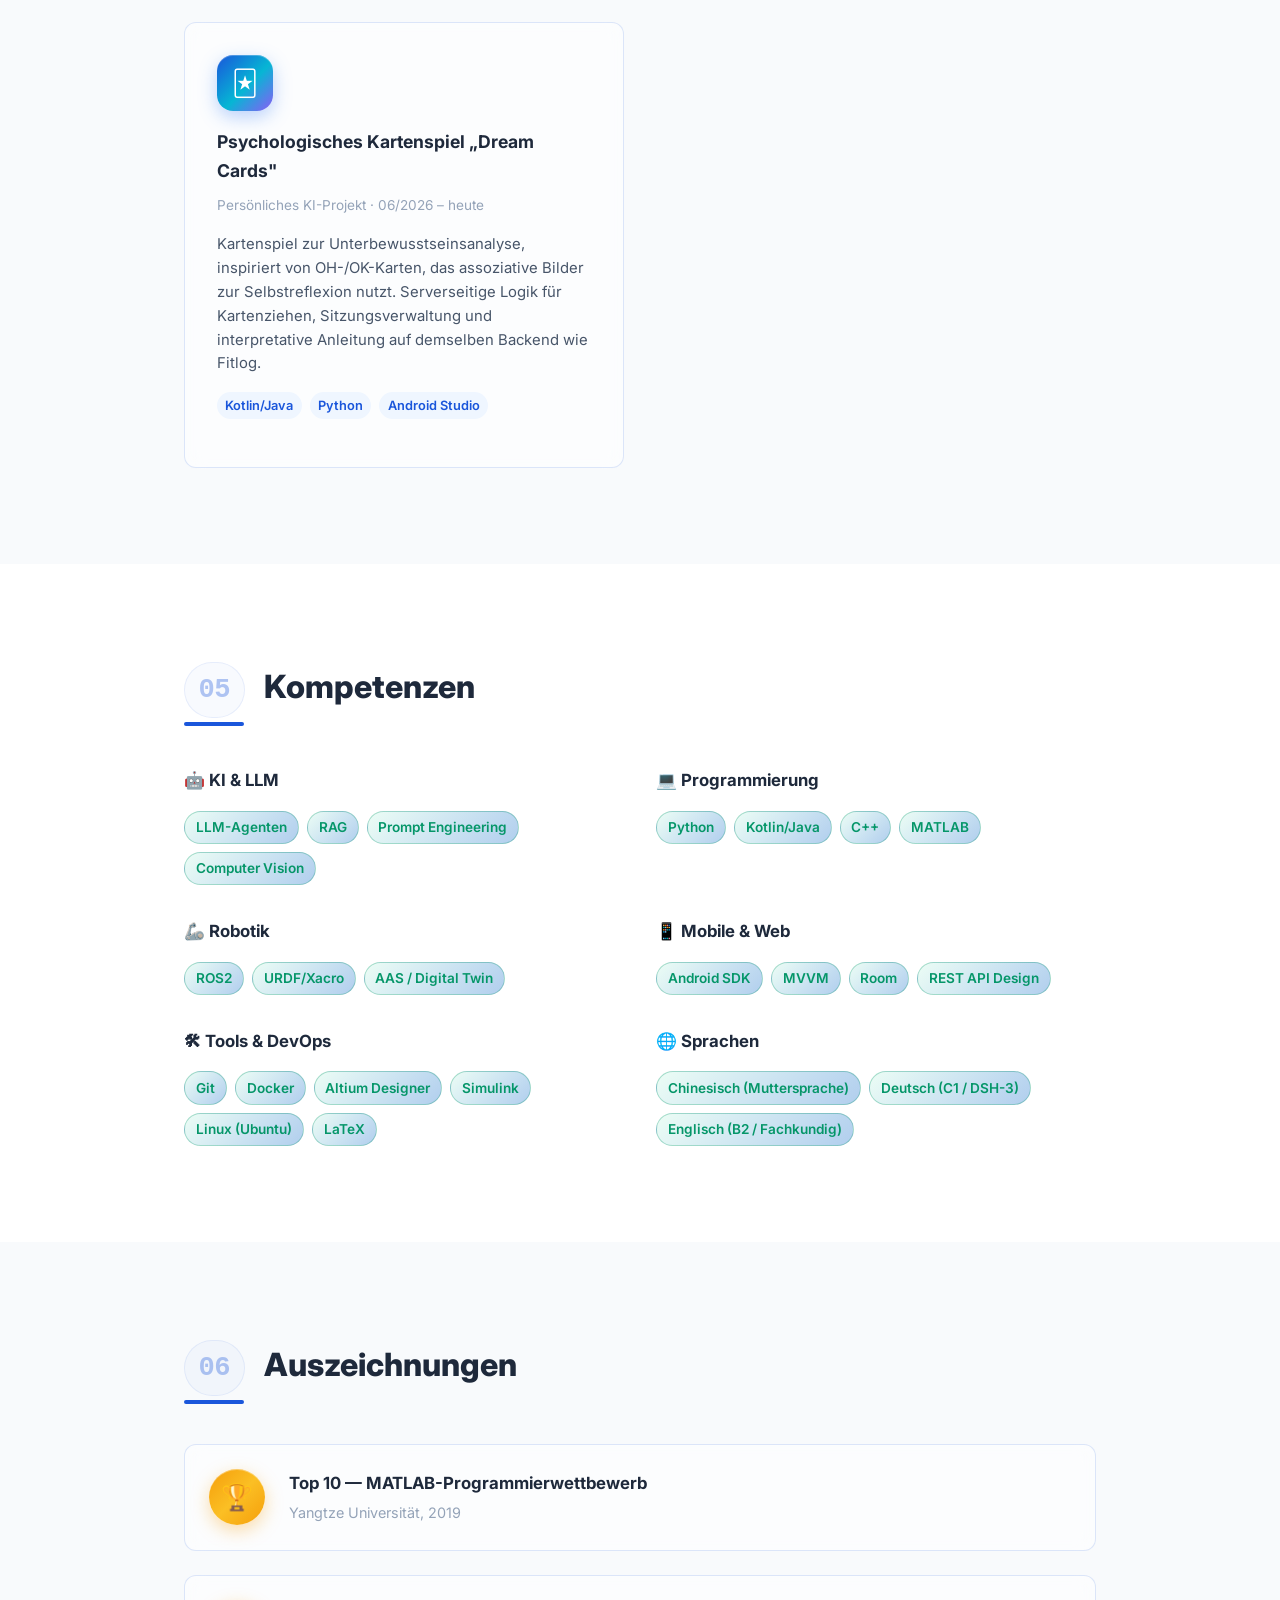
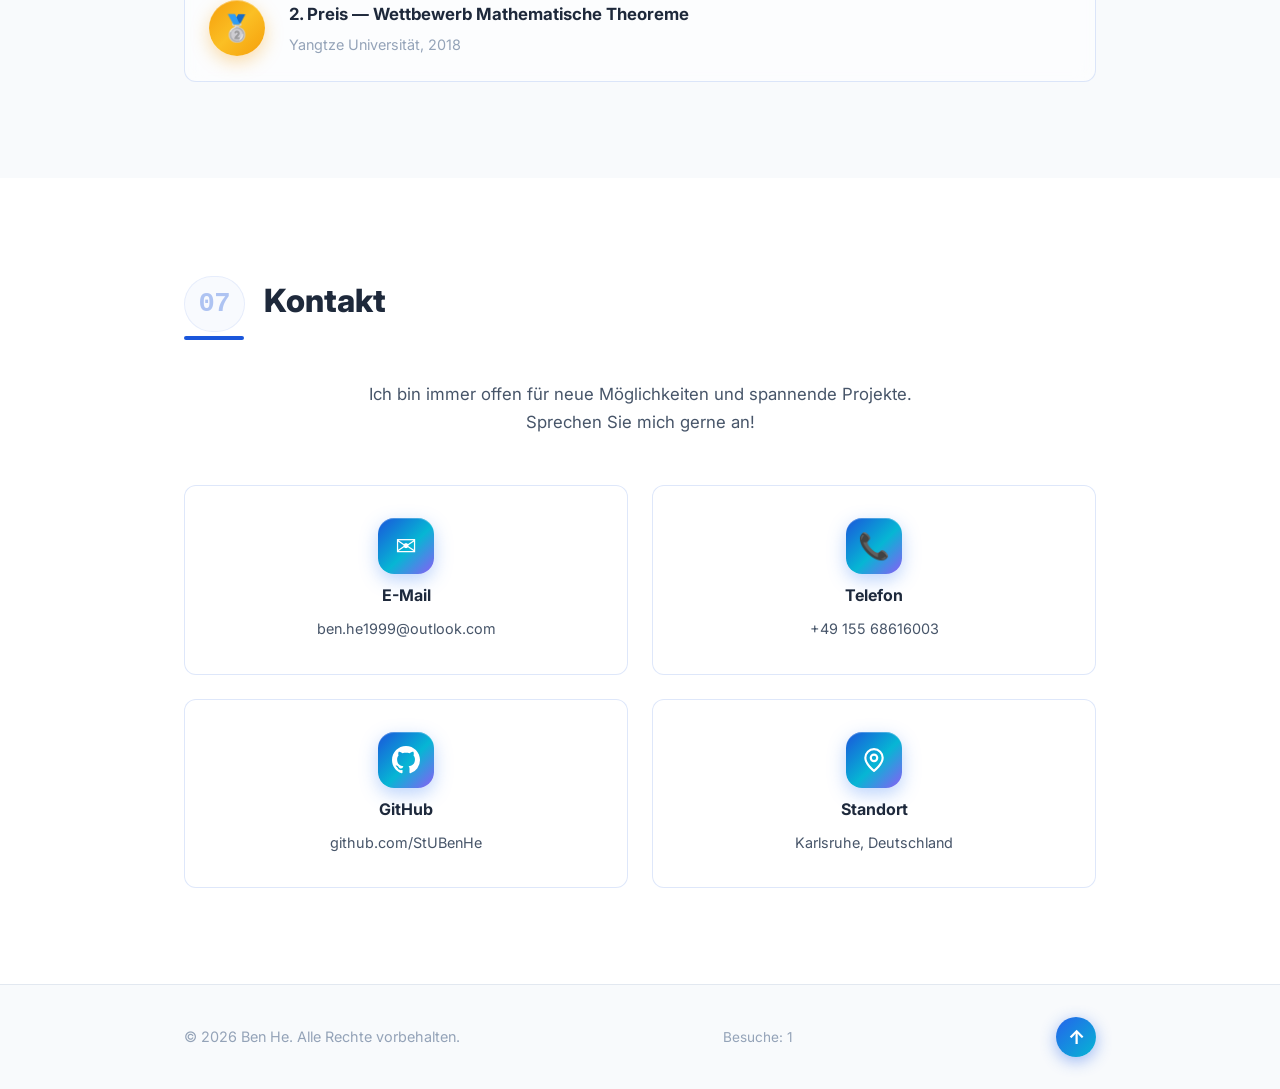
==== commit 9373ba20: "feat: visual redesign — aurora hero, glassmorphism, gradient accents - Hero: blueprint grid + drifti" ====
--- a/index.html
+++ b/index.html
@@ -112,7 +112,7 @@
                 <span class="timeline-date">10/2021 – heute</span>
               </div>
               <p class="timeline-subtitle" data-i18n="edu-kit-degree">B.Sc. Elektrotechnik und Informationstechnik</p>
-              <p class="timeline-location">📍 Karlsruhe</p>
+              <p class="timeline-location"><svg class="loc-pin" width="14" height="14" viewBox="0 0 24 24" fill="none" stroke="currentColor" stroke-width="2" stroke-linecap="round" stroke-linejoin="round" aria-hidden="true"><path d="M20 10c0 6-8 12-8 12s-8-6-8-12a8 8 0 0 1 16 0Z"/><circle cx="12" cy="10" r="3"/></svg> Karlsruhe</p>
               <p class="timeline-note" data-i18n="edu-kit-note">Voraussichtlicher Abschluss: 09/2026</p>
             </div>
           </div>
@@ -124,7 +124,7 @@
                 <span class="timeline-date">09/2017 – 09/2020</span>
               </div>
               <p class="timeline-subtitle" data-i18n="edu-yz-degree">Informations- und Informatikwissenschaften</p>
-              <p class="timeline-location">📍 Jingzhou, China</p>
+              <p class="timeline-location"><svg class="loc-pin" width="14" height="14" viewBox="0 0 24 24" fill="none" stroke="currentColor" stroke-width="2" stroke-linecap="round" stroke-linejoin="round" aria-hidden="true"><path d="M20 10c0 6-8 12-8 12s-8-6-8-12a8 8 0 0 1 16 0Z"/><circle cx="12" cy="10" r="3"/></svg> Jingzhou, China</p>
               <p class="timeline-note" data-i18n="edu-yz-note">Wechsel ans KIT</p>
             </div>
           </div>
@@ -383,7 +383,7 @@
             <p>github.com/StUBenHe</p>
           </a>
           <div class="contact-card">
-            <div class="contact-icon">📍</div>
+            <div class="contact-icon"><svg width="26" height="26" viewBox="0 0 24 24" fill="none" stroke="currentColor" stroke-width="2" stroke-linecap="round" stroke-linejoin="round" aria-hidden="true"><path d="M20 10c0 6-8 12-8 12s-8-6-8-12a8 8 0 0 1 16 0Z"/><circle cx="12" cy="10" r="3"/></svg></div>
             <h3 data-i18n="contact-loc">Standort</h3>
             <p data-i18n="contact-loc-val">Karlsruhe, Deutschland</p>
           </div>
--- a/styles.css
+++ b/styles.css
@@ -1659,3 +1659,340 @@
     text-align: center;
   }
 }
+
+/* ══════════════════════════════════════════════════════════════════
+   ENHANCED VISUAL LAYER — aurora hero, gradient borders,
+   glassmorphism, micro-interactions · added 2026-08
+   ══════════════════════════════════════════════════════════════════ */
+
+/* ── 1 · Global polish ───────────────────────────────────────────── */
+:root {
+  --grad-primary: linear-gradient(135deg, #1a56db 0%, #06b6d4 55%, #8b5cf6 100%);
+  --grad-cta: linear-gradient(135deg, #2563eb 0%, #06b6d4 100%);
+  --grad-gold: linear-gradient(135deg, #f59e0b, #fbbf24, #f59e0b);
+  --glow-blue: 0 0 24px rgba(59, 130, 246, 0.35);
+  --glass-bg: rgba(255, 255, 255, 0.55);
+  --glass-border: rgba(26, 86, 219, 0.14);
+}
+[data-theme="dark"] {
+  --grad-primary: linear-gradient(135deg, #3b82f6 0%, #22d3ee 55%, #a78bfa 100%);
+  --grad-cta: linear-gradient(135deg, #3b82f6 0%, #22d3ee 100%);
+  --glass-bg: rgba(30, 41, 59, 0.45);
+  --glass-border: rgba(148, 163, 184, 0.18);
+  --color-text-secondary: #aebad0; /* lifted for contrast */
+  --color-text-muted: #8fa0b8;     /* lifted for contrast */
+}
+
+/* Selection + scrollbar (WebKit) */
+::selection {
+  background: rgba(59, 130, 246, 0.35);
+}
+* {
+  scrollbar-width: thin;
+  scrollbar-color: var(--color-primary) transparent;
+}
+::-webkit-scrollbar { width: 10px; height: 10px; }
+::-webkit-scrollbar-track { background: transparent; }
+::-webkit-scrollbar-thumb {
+  background: linear-gradient(180deg, #3b82f6, #06b6d4);
+  border-radius: 8px;
+  border: 2px solid var(--color-bg);
+}
+
+/* ── 2 · Aurora hero ─────────────────────────────────────────────── */
+.hero {
+  position: relative;
+  overflow: hidden;
+}
+/* faint blueprint grid */
+.hero::before {
+  content: "";
+  position: absolute;
+  inset: 0;
+  background-image:
+    linear-gradient(rgba(148, 163, 184, 0.07) 1px, transparent 1px),
+    linear-gradient(90deg, rgba(148, 163, 184, 0.07) 1px, transparent 1px);
+  background-size: 56px 56px;
+  -webkit-mask-image: radial-gradient(ellipse 90% 70% at 50% 40%, #000 30%, transparent 75%);
+          mask-image: radial-gradient(ellipse 90% 70% at 50% 40%, #000 30%, transparent 75%);
+  pointer-events: none;
+}
+/* floating aurora orbs */
+.hero::after {
+  content: "";
+  position: absolute;
+  inset: -20%;
+  background:
+    radial-gradient(38% 30% at 22% 32%, rgba(59, 130, 246, 0.22), transparent 70%),
+    radial-gradient(34% 28% at 78% 26%, rgba(6, 182, 212, 0.18), transparent 70%),
+    radial-gradient(40% 32% at 62% 78%, rgba(139, 92, 246, 0.16), transparent 70%);
+  filter: blur(24px);
+  animation: aurora-drift 18s ease-in-out infinite alternate;
+  pointer-events: none;
+}
+@keyframes aurora-drift {
+  0%   { transform: translate3d(-2%, -1%, 0) rotate(0deg) scale(1); }
+  50%  { transform: translate3d(3%, 2%, 0) rotate(6deg) scale(1.06); }
+  100% { transform: translate3d(-1%, 3%, 0) rotate(-4deg) scale(1.02); }
+}
+.hero-content {
+  position: relative;
+  z-index: 1;
+}
+
+/* animated gradient name */
+.hero-name {
+  background: var(--grad-primary);
+  -webkit-background-clip: text;
+          background-clip: text;
+  -webkit-text-fill-color: transparent;
+          color: transparent;
+  background-size: 200% 200%;
+  animation: gradient-shift 6s ease-in-out infinite;
+  filter: drop-shadow(0 4px 18px rgba(59, 130, 246, 0.35));
+}
+@keyframes gradient-shift {
+  0%, 100% { background-position: 0% 50%; }
+  50%      { background-position: 100% 50%; }
+}
+
+/* role tag gets weight */
+.hero-title {
+  font-weight: 700;
+  letter-spacing: 0.02em;
+}
+.hero-title .cursor {
+  display: inline-block;
+  width: 3px;
+  background: var(--color-accent);
+  border-radius: 2px;
+  box-shadow: 0 0 8px var(--color-accent);
+}
+
+/* CTA buttons */
+.btn {
+  position: relative;
+  overflow: hidden;
+  transition: transform 0.18s ease, box-shadow 0.18s ease, background-color 0.18s ease, border-color 0.18s ease;
+}
+.btn:active { transform: translateY(1px) scale(0.97); }
+.btn-primary {
+  background: var(--grad-cta);
+  background-size: 160% 160%;
+  box-shadow: 0 4px 18px rgba(37, 99, 235, 0.4), 0 0 0 0 rgba(34, 211, 238, 0.5);
+  transition: transform 0.18s ease, box-shadow 0.25s ease, background-position 0.5s ease;
+}
+.btn-primary:hover {
+  background-position: 100% 100%;
+  transform: translateY(-2px);
+  box-shadow: 0 8px 26px rgba(37, 99, 235, 0.5), 0 0 22px rgba(34, 211, 238, 0.45);
+}
+.btn-outline {
+  border: 1.5px solid transparent;
+  background:
+    linear-gradient(var(--color-bg), var(--color-bg)) padding-box,
+    var(--grad-primary) border-box;
+  transition: transform 0.18s ease, box-shadow 0.25s ease, filter 0.25s ease;
+}
+.btn-outline:hover {
+  transform: translateY(-2px);
+  box-shadow: 0 6px 22px rgba(59, 130, 246, 0.35);
+  filter: brightness(1.08);
+}
+[data-theme="dark"] .btn-outline {
+  background:
+    linear-gradient(#0f172a, #0f172a) padding-box,
+    var(--grad-primary) border-box;
+}
+
+/* scroll cue */
+.hero-scroll {
+  z-index: 1;
+}
+.scroll-indicator {
+  width: 30px;
+  height: 46px;
+  border: 2px solid var(--color-text-secondary);
+  border-radius: 16px;
+  box-shadow: inset 0 0 8px rgba(59, 130, 246, 0.25);
+}
+.scroll-indicator::after {
+  width: 5px;
+  height: 5px;
+  background: var(--color-primary);
+  border-radius: 50%;
+  box-shadow: 0 0 10px var(--color-primary);
+  left: 50%;
+}
+
+/* ── 3 · Glassmorphism cards + gradient hover borders ────────────── */
+.exp-card,
+.project-card,
+.contact-card,
+.award-item,
+.timeline-card {
+  position: relative;
+  background: var(--glass-bg);
+  -webkit-backdrop-filter: blur(10px);
+          backdrop-filter: blur(10px);
+  border: 1px solid var(--glass-border);
+  transition: transform 0.22s ease, box-shadow 0.22s ease, border-color 0.22s ease;
+}
+.exp-card:hover,
+.project-card:hover,
+.contact-card:hover,
+.award-item:hover,
+.timeline-card:hover {
+  transform: translateY(-4px);
+  border-color: transparent;
+  box-shadow: 0 12px 32px rgba(2, 6, 23, 0.22), 0 0 0 1px rgba(59, 130, 246, 0.12);
+}
+/* gradient border on hover (mask trick) */
+.exp-card::before,
+.project-card::before,
+.contact-card::before,
+.award-item::before {
+  content: "";
+  position: absolute;
+  inset: 0;
+  border-radius: inherit;
+  padding: 1.5px;
+  background: var(--grad-primary);
+  -webkit-mask: linear-gradient(#fff 0 0) content-box, linear-gradient(#fff 0 0);
+  -webkit-mask-composite: xor;
+          mask: linear-gradient(#fff 0 0) content-box, linear-gradient(#fff 0 0);
+          mask-composite: exclude;
+  opacity: 0;
+  transition: opacity 0.3s ease;
+  pointer-events: none;
+}
+.exp-card:hover::before,
+.project-card:hover::before,
+.contact-card:hover::before,
+.award-item:hover::before {
+  opacity: 1;
+}
+
+/* icon badges — unified gradient disc */
+.project-icon,
+.award-icon,
+.contact-icon {
+  display: inline-flex;
+  align-items: center;
+  justify-content: center;
+  width: 56px;
+  height: 56px;
+  border-radius: 16px;
+  background: var(--grad-primary);
+  box-shadow: 0 6px 18px rgba(59, 130, 246, 0.35), inset 0 1px 0 rgba(255, 255, 255, 0.25);
+  font-size: 1.6rem;
+  line-height: 1;
+  transition: transform 0.22s ease, box-shadow 0.22s ease;
+  position: relative;
+  color: #fff;
+}
+.contact-icon svg {
+  flex-shrink: 0;
+}
+.project-card:hover .project-icon,
+.contact-card:hover .contact-icon,
+.award-item:hover .award-icon {
+  transform: translateY(-3px) scale(1.06) rotate(-4deg);
+  box-shadow: 0 10px 24px rgba(59, 130, 246, 0.45), 0 0 0 3px rgba(34, 211, 238, 0.25);
+}
+.award-icon {
+  border-radius: 50%;
+  background: var(--grad-gold);
+  box-shadow: 0 6px 18px rgba(245, 158, 11, 0.35), inset 0 1px 0 rgba(255, 255, 255, 0.35);
+}
+.award-item:hover .award-icon {
+  box-shadow: 0 10px 24px rgba(245, 158, 11, 0.45), 0 0 0 3px rgba(251, 191, 36, 0.3);
+}
+
+/* ── 4 · Timeline glow ───────────────────────────────────────────── */
+.timeline-marker {
+  background: var(--color-primary);
+  border-color: var(--color-bg);
+  box-shadow:
+    0 0 0 3px var(--color-primary),
+    0 0 14px var(--color-primary);
+  animation: marker-pulse 3s ease-in-out infinite;
+}
+@keyframes marker-pulse {
+  0%, 100% { box-shadow: 0 0 0 3px var(--color-primary), 0 0 8px var(--color-primary); }
+  50%      { box-shadow: 0 0 0 3px var(--color-primary), 0 0 20px var(--color-primary); }
+}
+
+/* ── 5 · Skill tags — subtle gradient wash ───────────────────────── */
+.tag-skill {
+  background: linear-gradient(135deg, var(--color-tag-skill-bg), color-mix(in srgb, var(--color-tag-skill-bg) 72%, var(--color-primary) 28%));
+  border: 1px solid color-mix(in srgb, var(--color-tag-skill-text) 30%, transparent);
+  transition: transform 0.18s ease, box-shadow 0.18s ease;
+}
+.tag-skill:hover {
+  transform: translateY(-2px);
+  box-shadow: 0 4px 12px rgba(16, 185, 129, 0.25);
+}
+
+/* ── 6 · Scroll progress bar — gradient ──────────────────────────── */
+.scroll-progress {
+  background: var(--grad-primary);
+  box-shadow: 0 0 10px rgba(59, 130, 246, 0.6);
+}
+
+/* ── 7 · Back-to-top ─────────────────────────────────────────────── */
+.back-to-top {
+  background: var(--grad-cta);
+  border: none;
+  box-shadow: 0 4px 16px rgba(37, 99, 235, 0.45);
+  transition: transform 0.2s ease, box-shadow 0.2s ease;
+}
+.back-to-top:hover {
+  transform: translateY(-3px) scale(1.08);
+  box-shadow: 0 8px 24px rgba(37, 99, 235, 0.55), 0 0 18px rgba(34, 211, 238, 0.4);
+}
+
+/* ── 8 · Section titles — gradient number chips ──────────────────── */
+.section-num {
+  display: inline-flex;
+  align-items: center;
+  justify-content: center;
+  min-width: 2.1em;
+  padding: 0.15em 0.5em;
+  border-radius: var(--radius-full);
+  background: var(--color-primary-light);
+  color: var(--color-primary);
+  font-weight: 700;
+  font-size: 0.85em;
+  border: 1px solid color-mix(in srgb, var(--color-primary) 25%, transparent);
+}
+
+/* location pin in timeline cards */
+.loc-pin {
+  display: inline-block;
+  vertical-align: -2px;
+  margin-right: 4px;
+  color: var(--color-primary);
+  flex-shrink: 0;
+}
+
+/* ── 9 · Accessibility — kill animations on request ──────────────── */
+@media (prefers-reduced-motion: reduce) {
+  .hero::after,
+  .hero-name,
+  .timeline-marker,
+  .scroll-indicator::after {
+    animation: none !important;
+  }
+  .exp-card,
+  .project-card,
+  .contact-card,
+  .award-item,
+  .timeline-card,
+  .project-icon,
+  .award-icon,
+  .contact-icon,
+  .btn {
+    transition: none !important;
+  }
+}
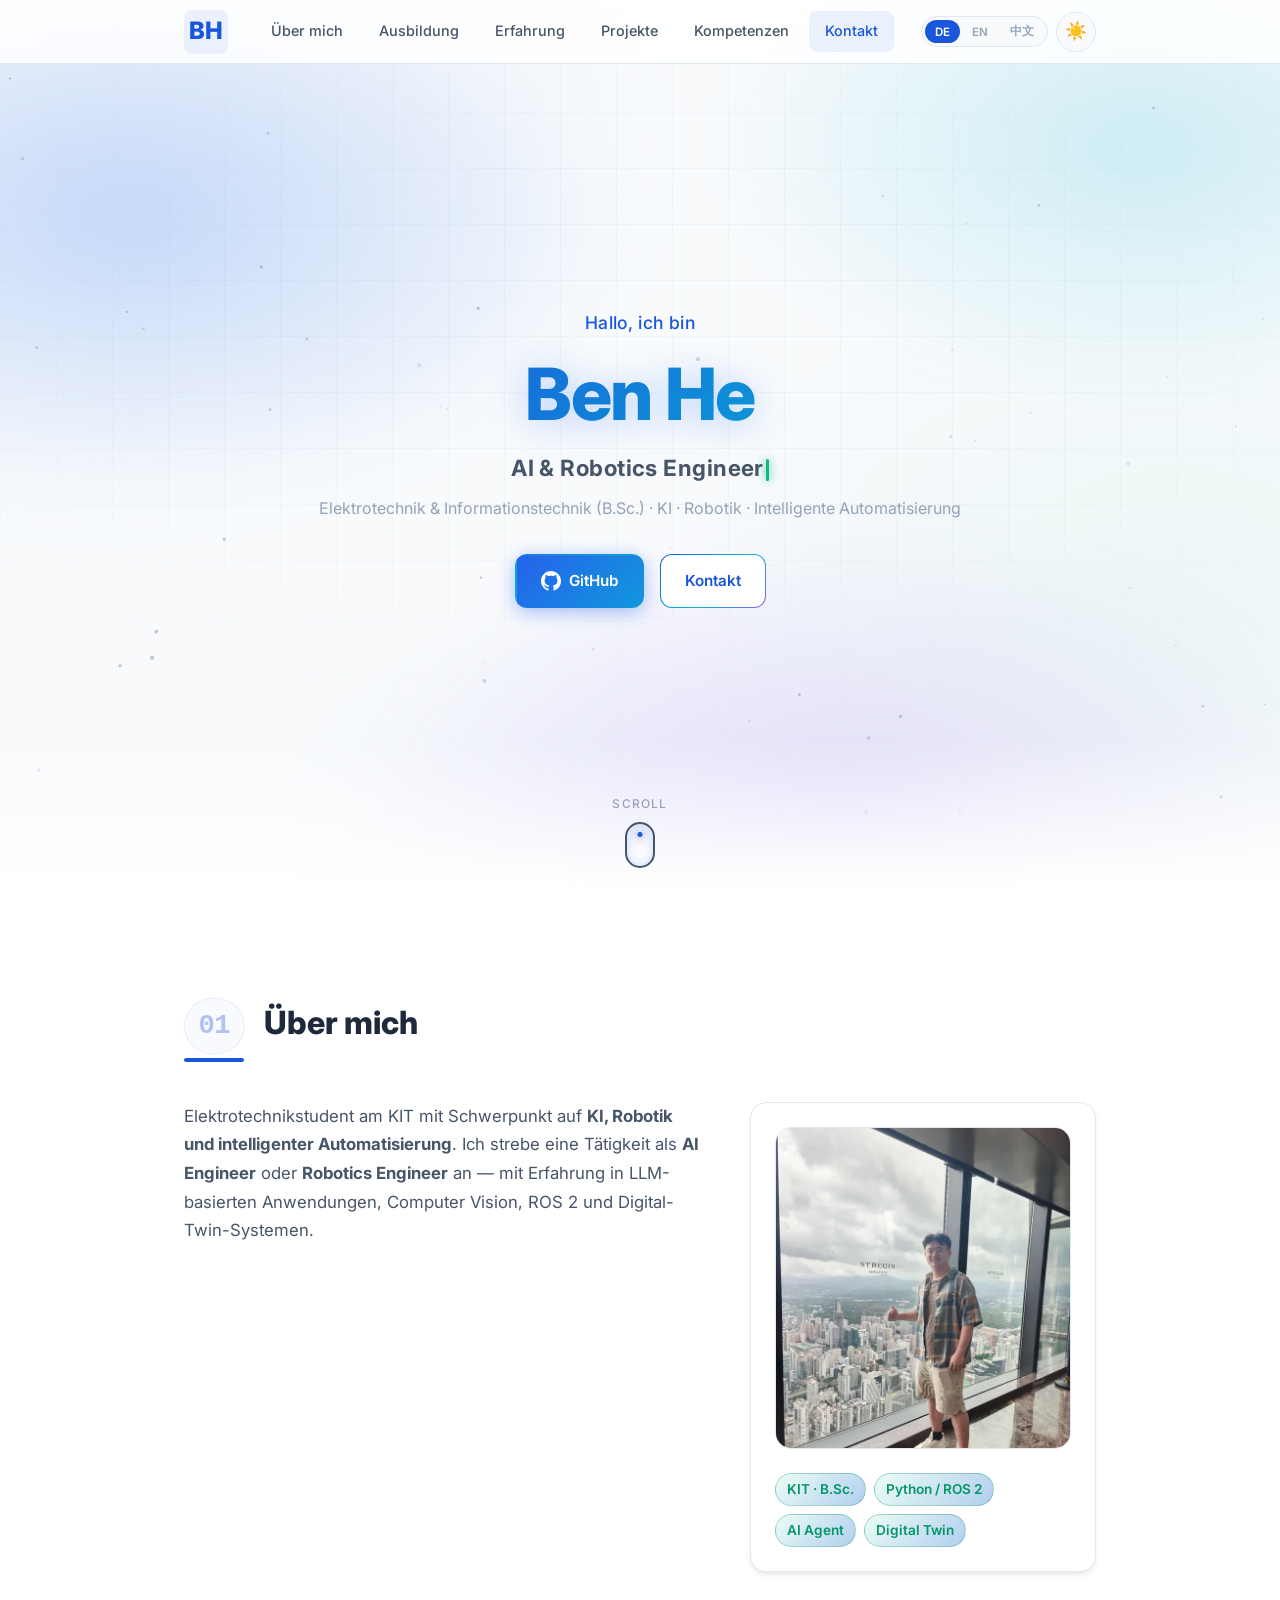
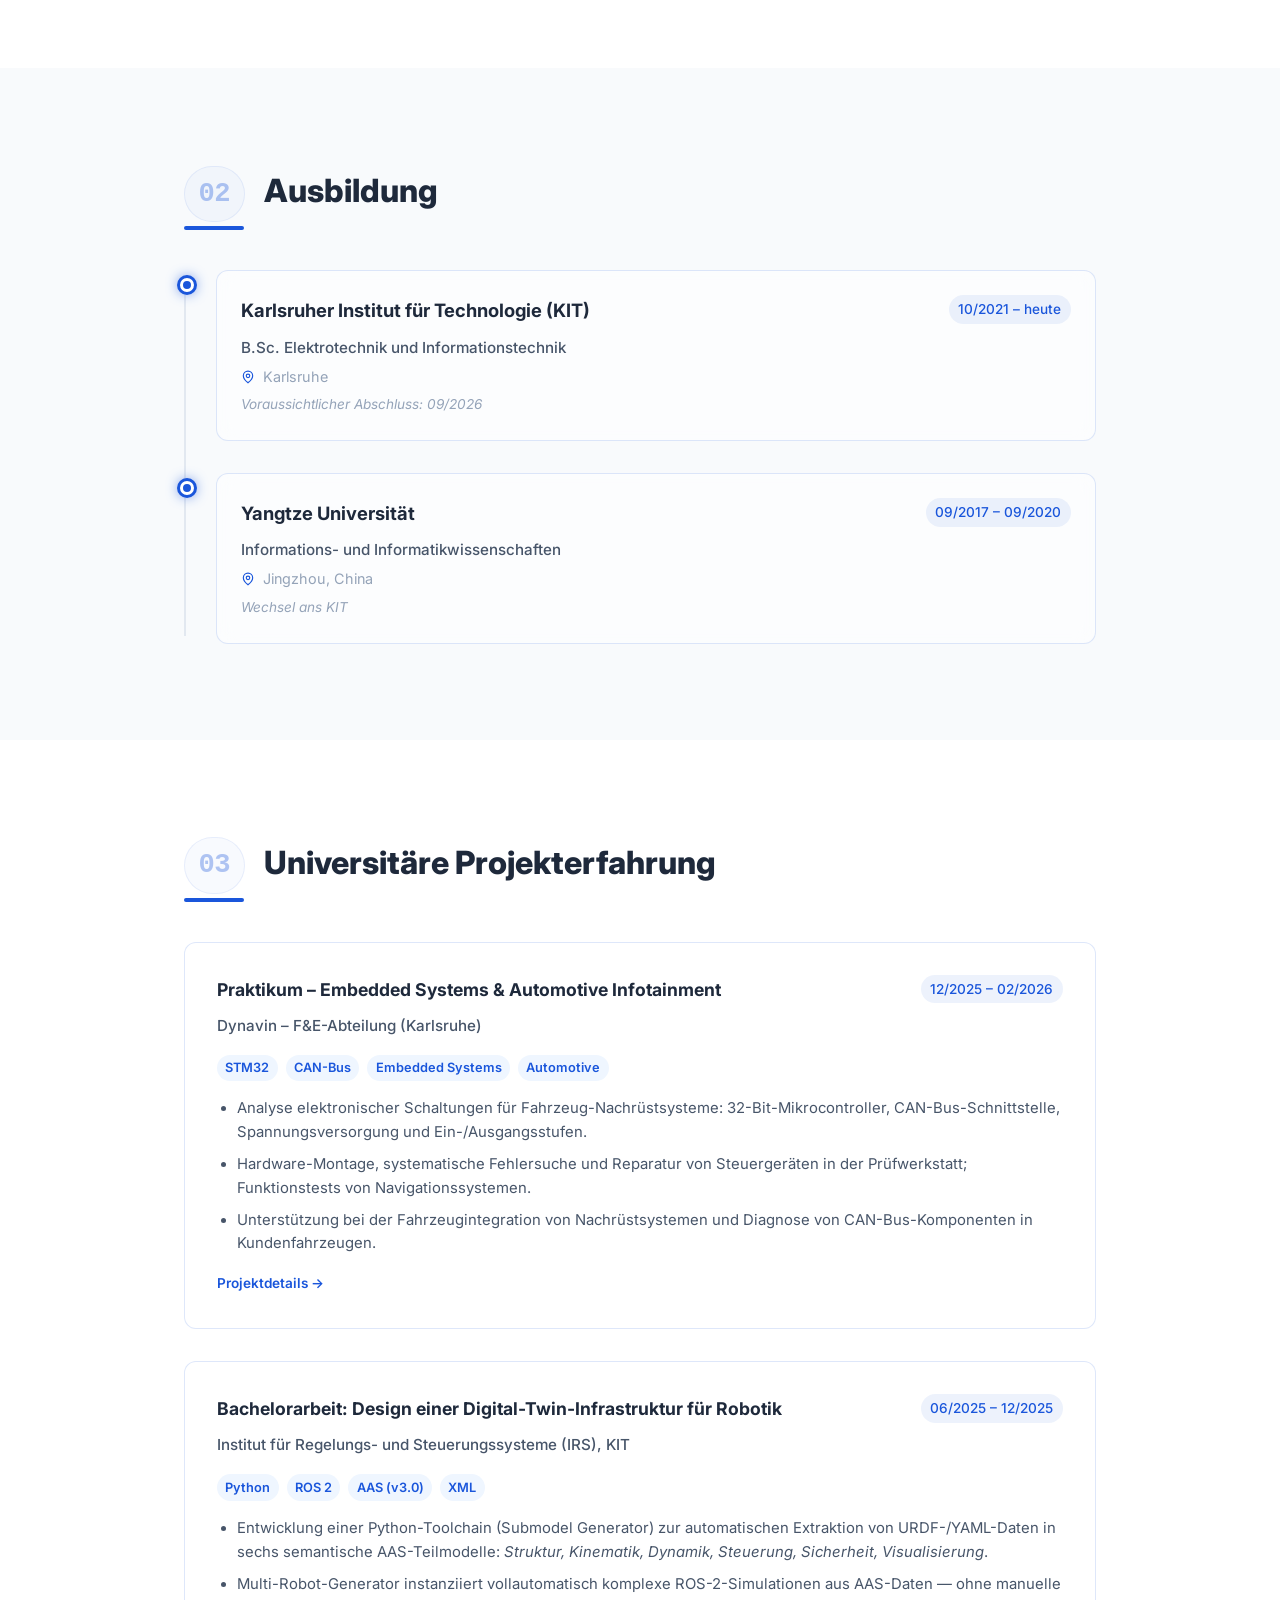
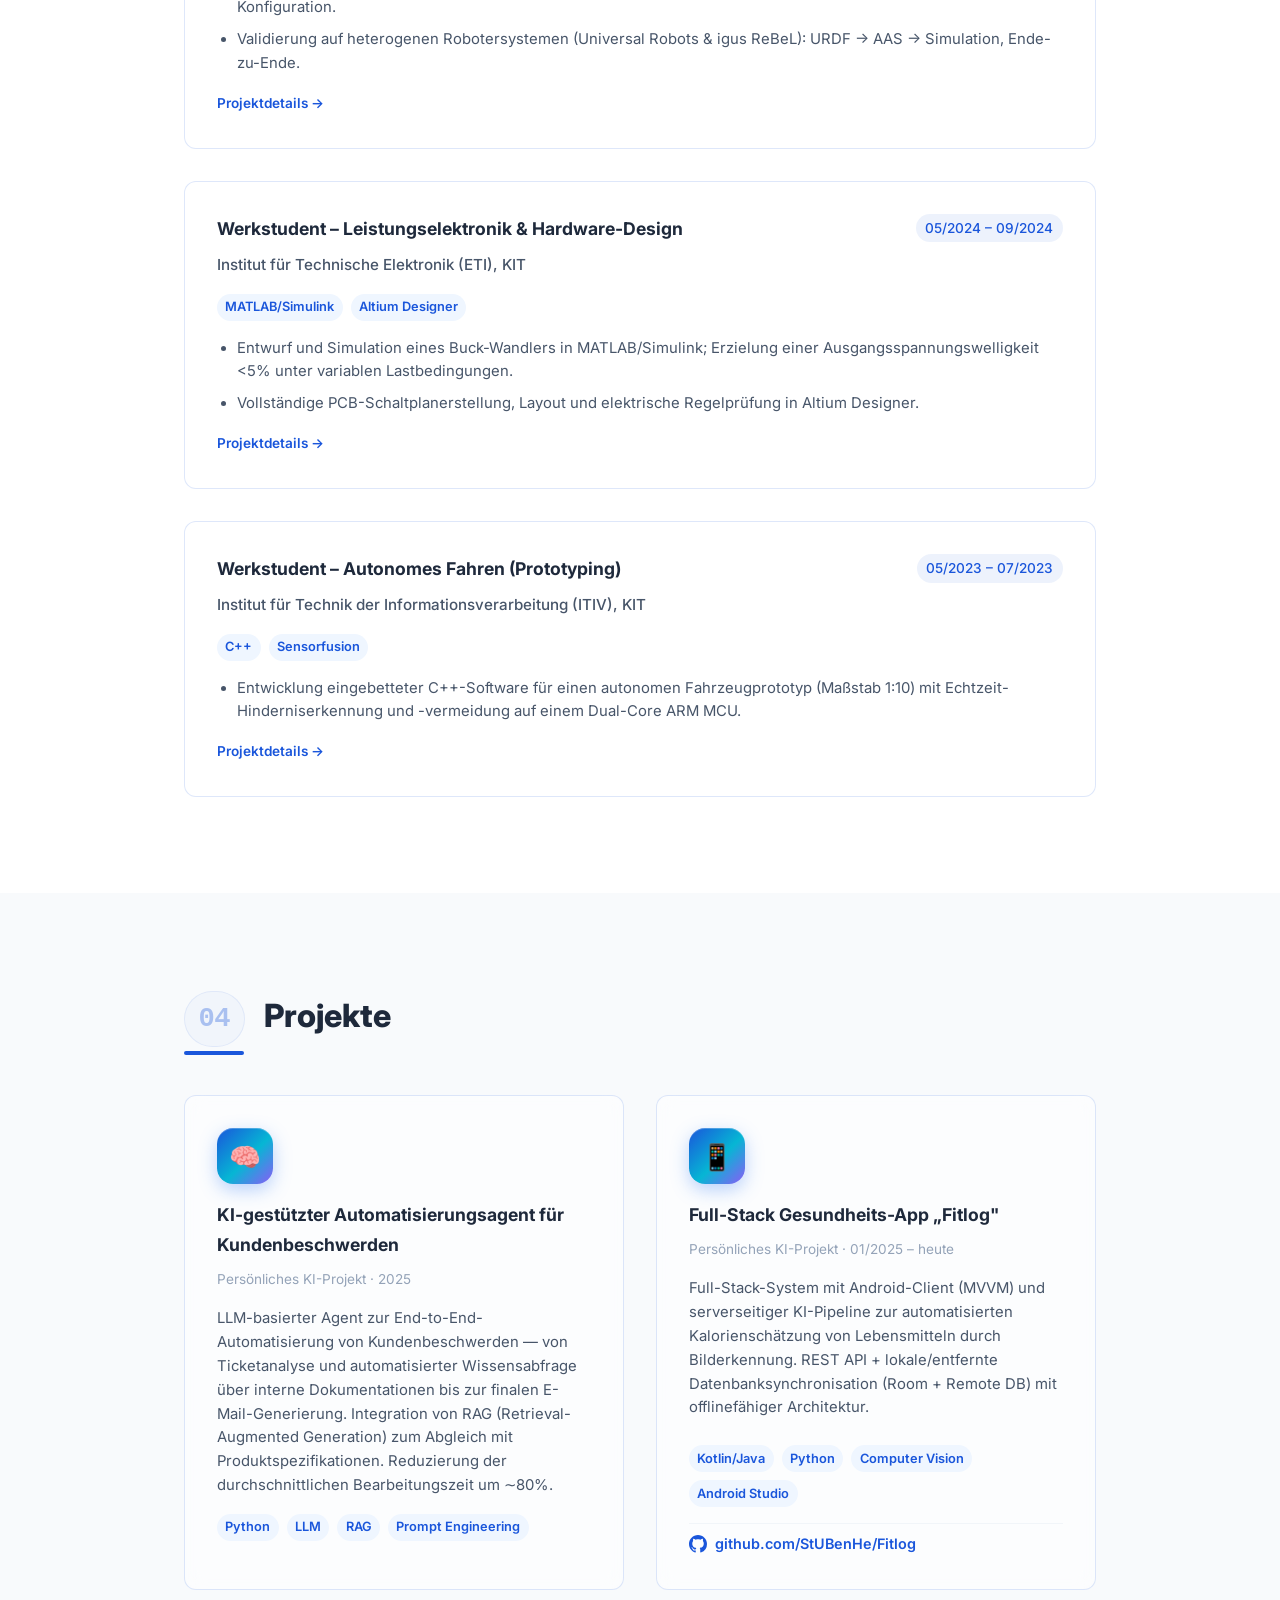
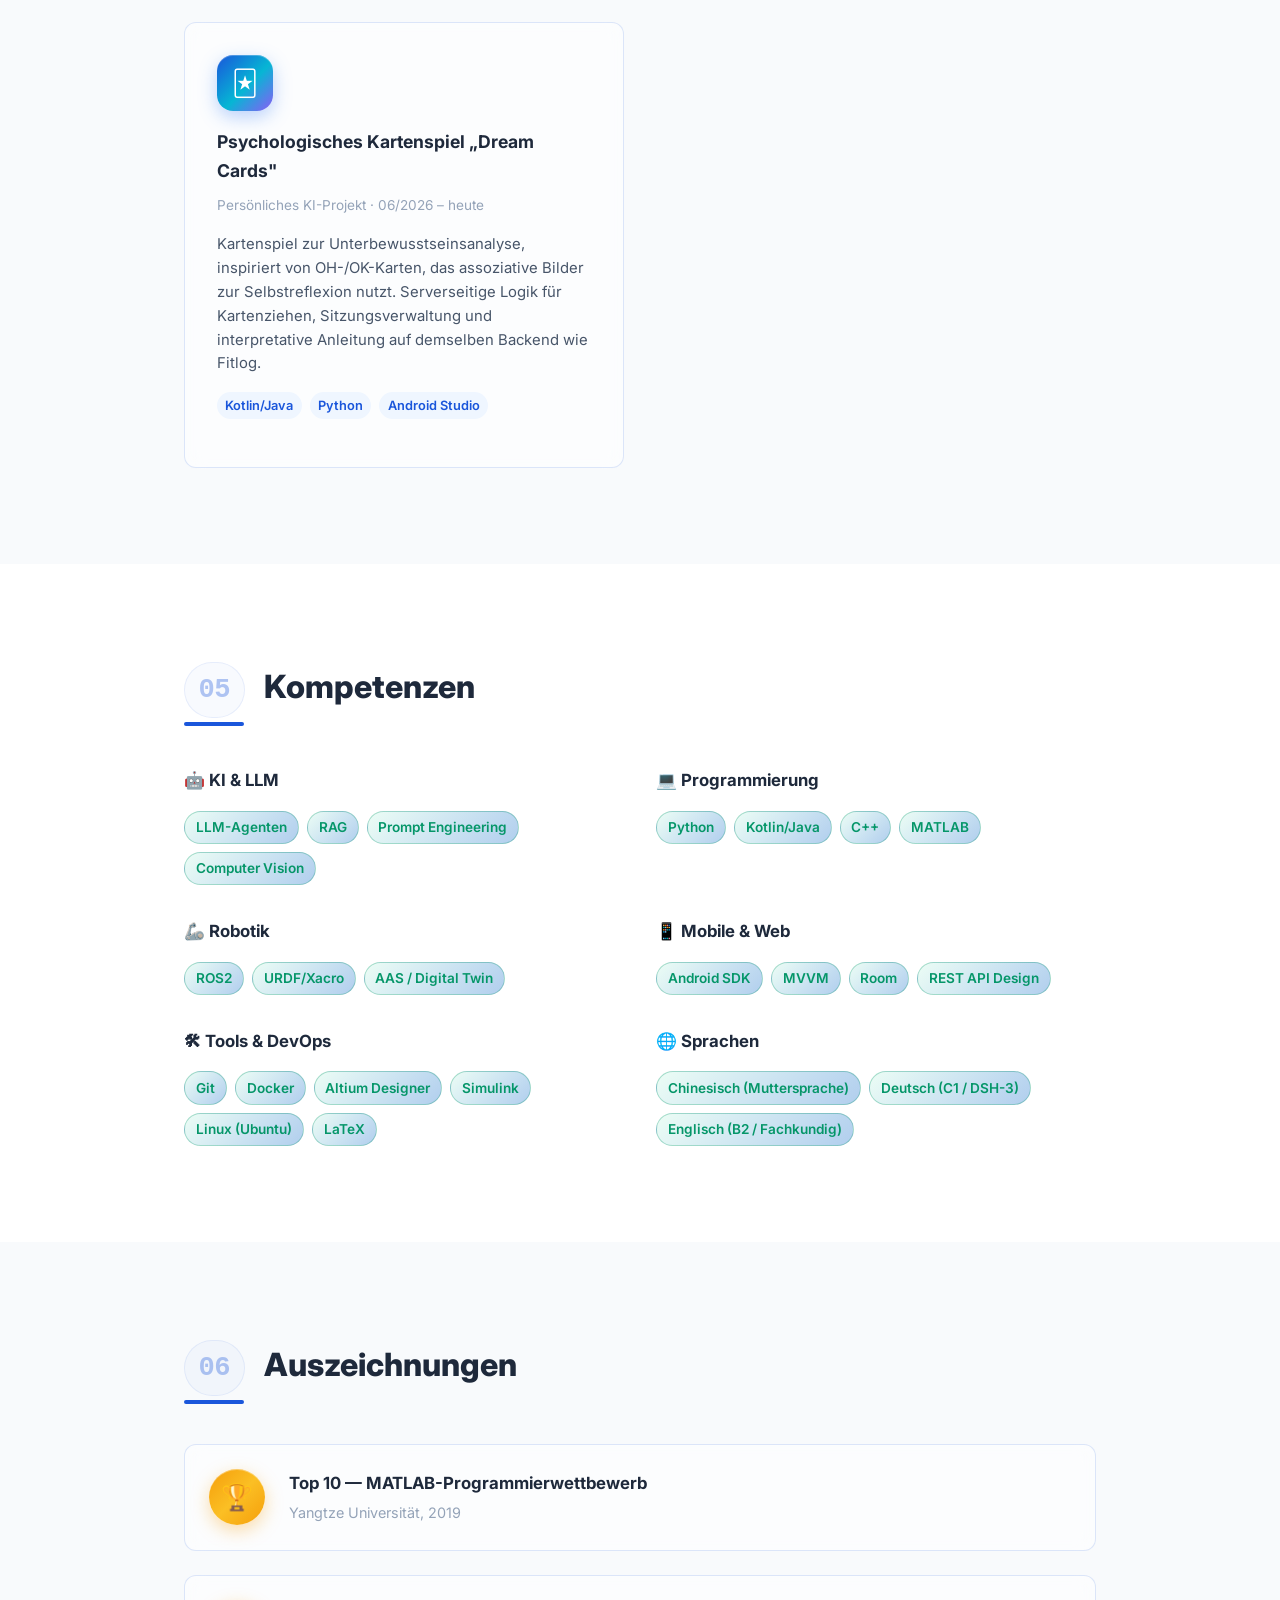
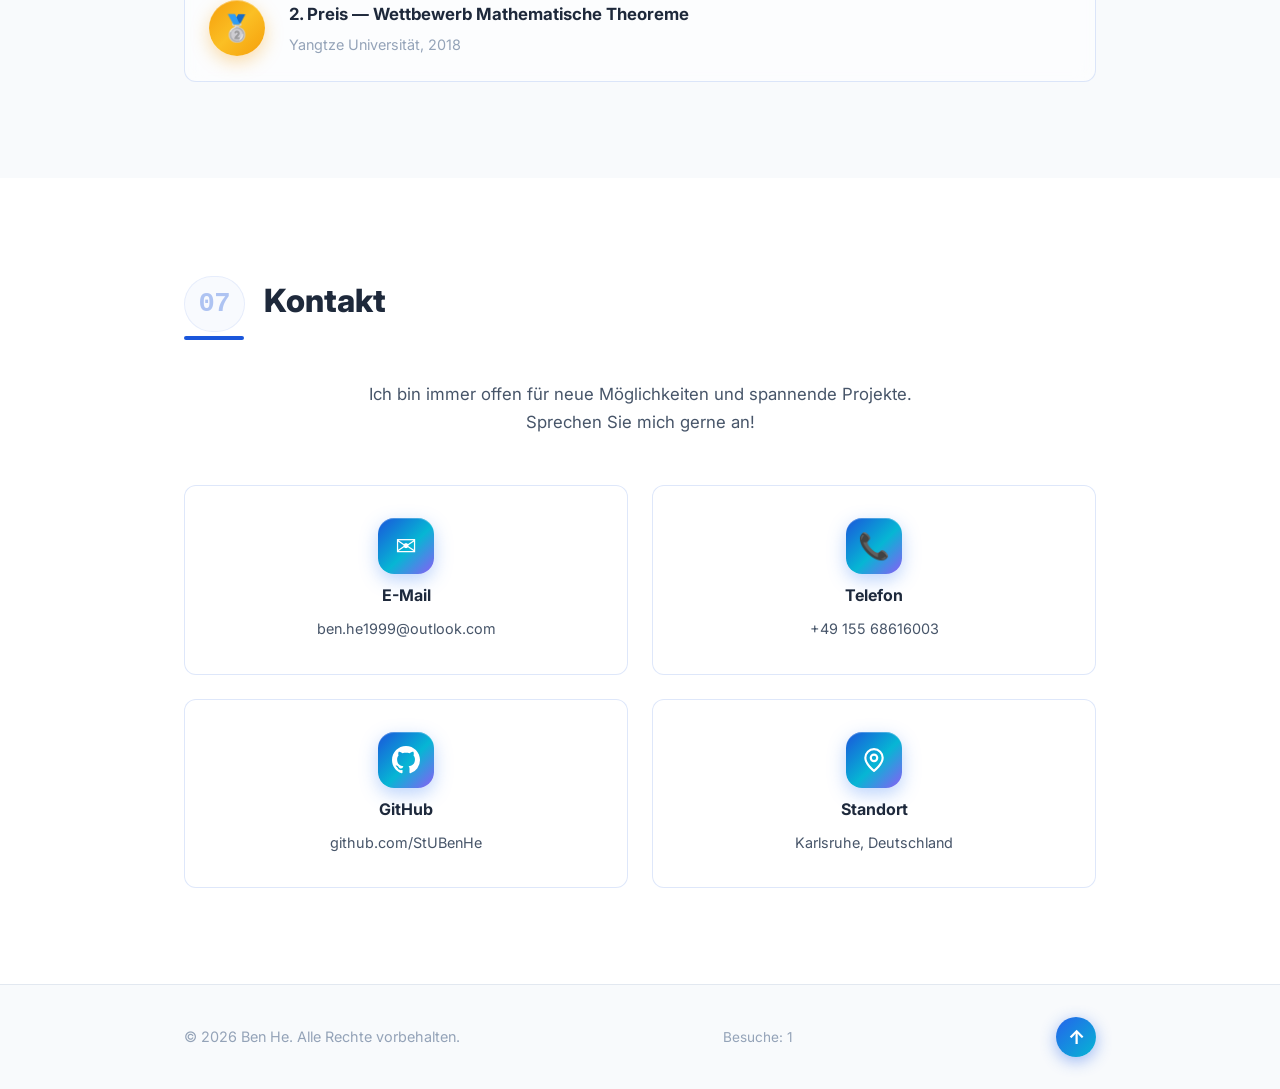
==== commit 6cbc9a59: "fix: smooth hero→section transition with bottom fade layer - Add .hero-fade: 160px gradient (transpa" ====
--- a/index.html
+++ b/index.html
@@ -69,6 +69,8 @@
         <span data-i18n="scroll">Scroll</span>
         <div class="scroll-indicator"></div>
       </div>
+      <!-- smooth fade into the next section -->
+      <div class="hero-fade" aria-hidden="true"></div>
     </section>
 
     <!-- About Section -->
--- a/styles.css
+++ b/styles.css
@@ -1709,12 +1709,19 @@
   content: "";
   position: absolute;
   inset: 0;
+  z-index: 0;
   background-image:
     linear-gradient(rgba(148, 163, 184, 0.07) 1px, transparent 1px),
     linear-gradient(90deg, rgba(148, 163, 184, 0.07) 1px, transparent 1px);
   background-size: 56px 56px;
-  -webkit-mask-image: radial-gradient(ellipse 90% 70% at 50% 40%, #000 30%, transparent 75%);
-          mask-image: radial-gradient(ellipse 90% 70% at 50% 40%, #000 30%, transparent 75%);
+  -webkit-mask-image:
+    radial-gradient(ellipse 90% 70% at 50% 40%, #000 30%, transparent 75%),
+    linear-gradient(to bottom, #000 55%, transparent 100%);
+          mask-image:
+    radial-gradient(ellipse 90% 70% at 50% 40%, #000 30%, transparent 75%),
+    linear-gradient(to bottom, #000 55%, transparent 100%);
+  -webkit-mask-composite: intersect;
+          mask-composite: intersect;
   pointer-events: none;
 }
 /* floating aurora orbs */
@@ -1722,6 +1729,7 @@
   content: "";
   position: absolute;
   inset: -20%;
+  z-index: 0;
   background:
     radial-gradient(38% 30% at 22% 32%, rgba(59, 130, 246, 0.22), transparent 70%),
     radial-gradient(34% 28% at 78% 26%, rgba(6, 182, 212, 0.18), transparent 70%),
@@ -1735,9 +1743,20 @@
   50%  { transform: translate3d(3%, 2%, 0) rotate(6deg) scale(1.06); }
   100% { transform: translate3d(-1%, 3%, 0) rotate(-4deg) scale(1.02); }
 }
+/* bottom fade — particles/grid/orbs melt into the section below */
+.hero-fade {
+  position: absolute;
+  left: 0;
+  right: 0;
+  bottom: 0;
+  height: 160px;
+  background: linear-gradient(to bottom, transparent, var(--color-bg) 92%);
+  pointer-events: none;
+  z-index: 1;
+}
 .hero-content {
   position: relative;
-  z-index: 1;
+  z-index: 2;
 }
 
 /* animated gradient name */
@@ -1807,7 +1826,7 @@
 
 /* scroll cue */
 .hero-scroll {
-  z-index: 1;
+  z-index: 2;
 }
 .scroll-indicator {
   width: 30px;
